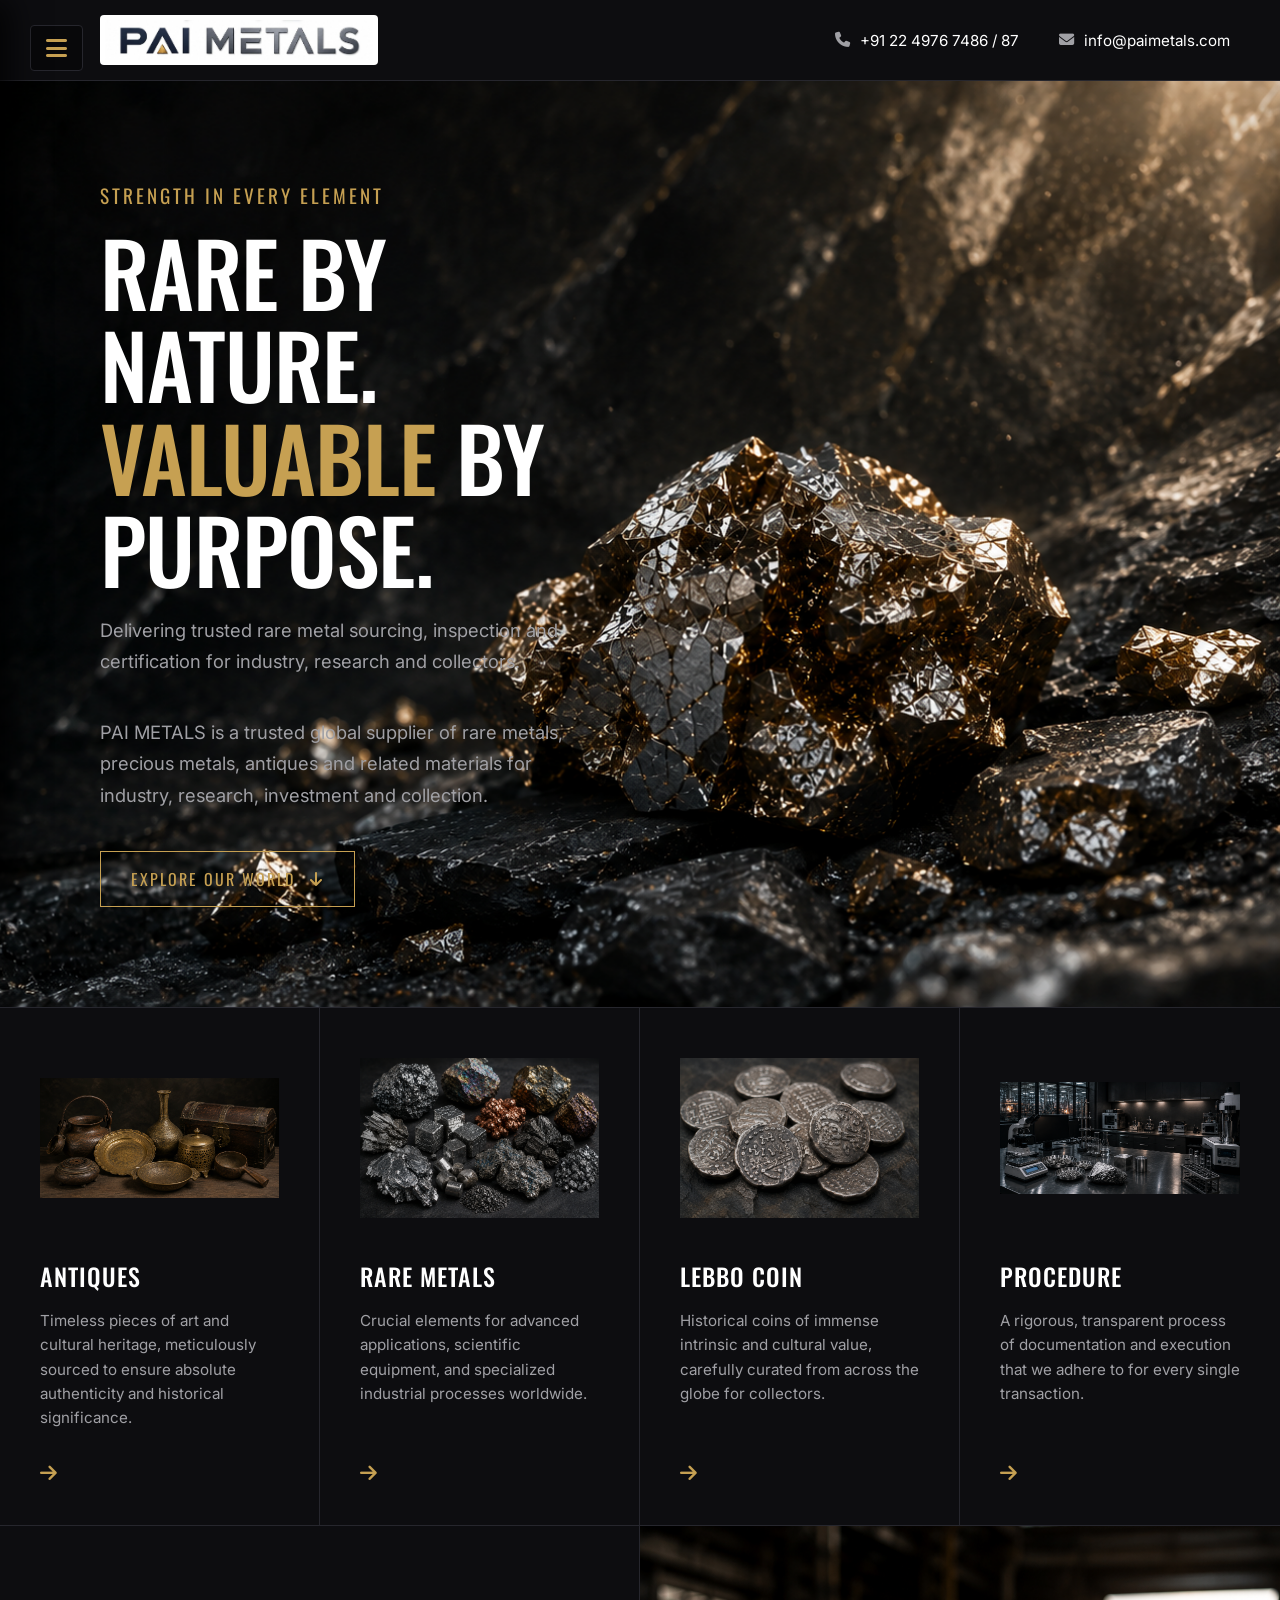
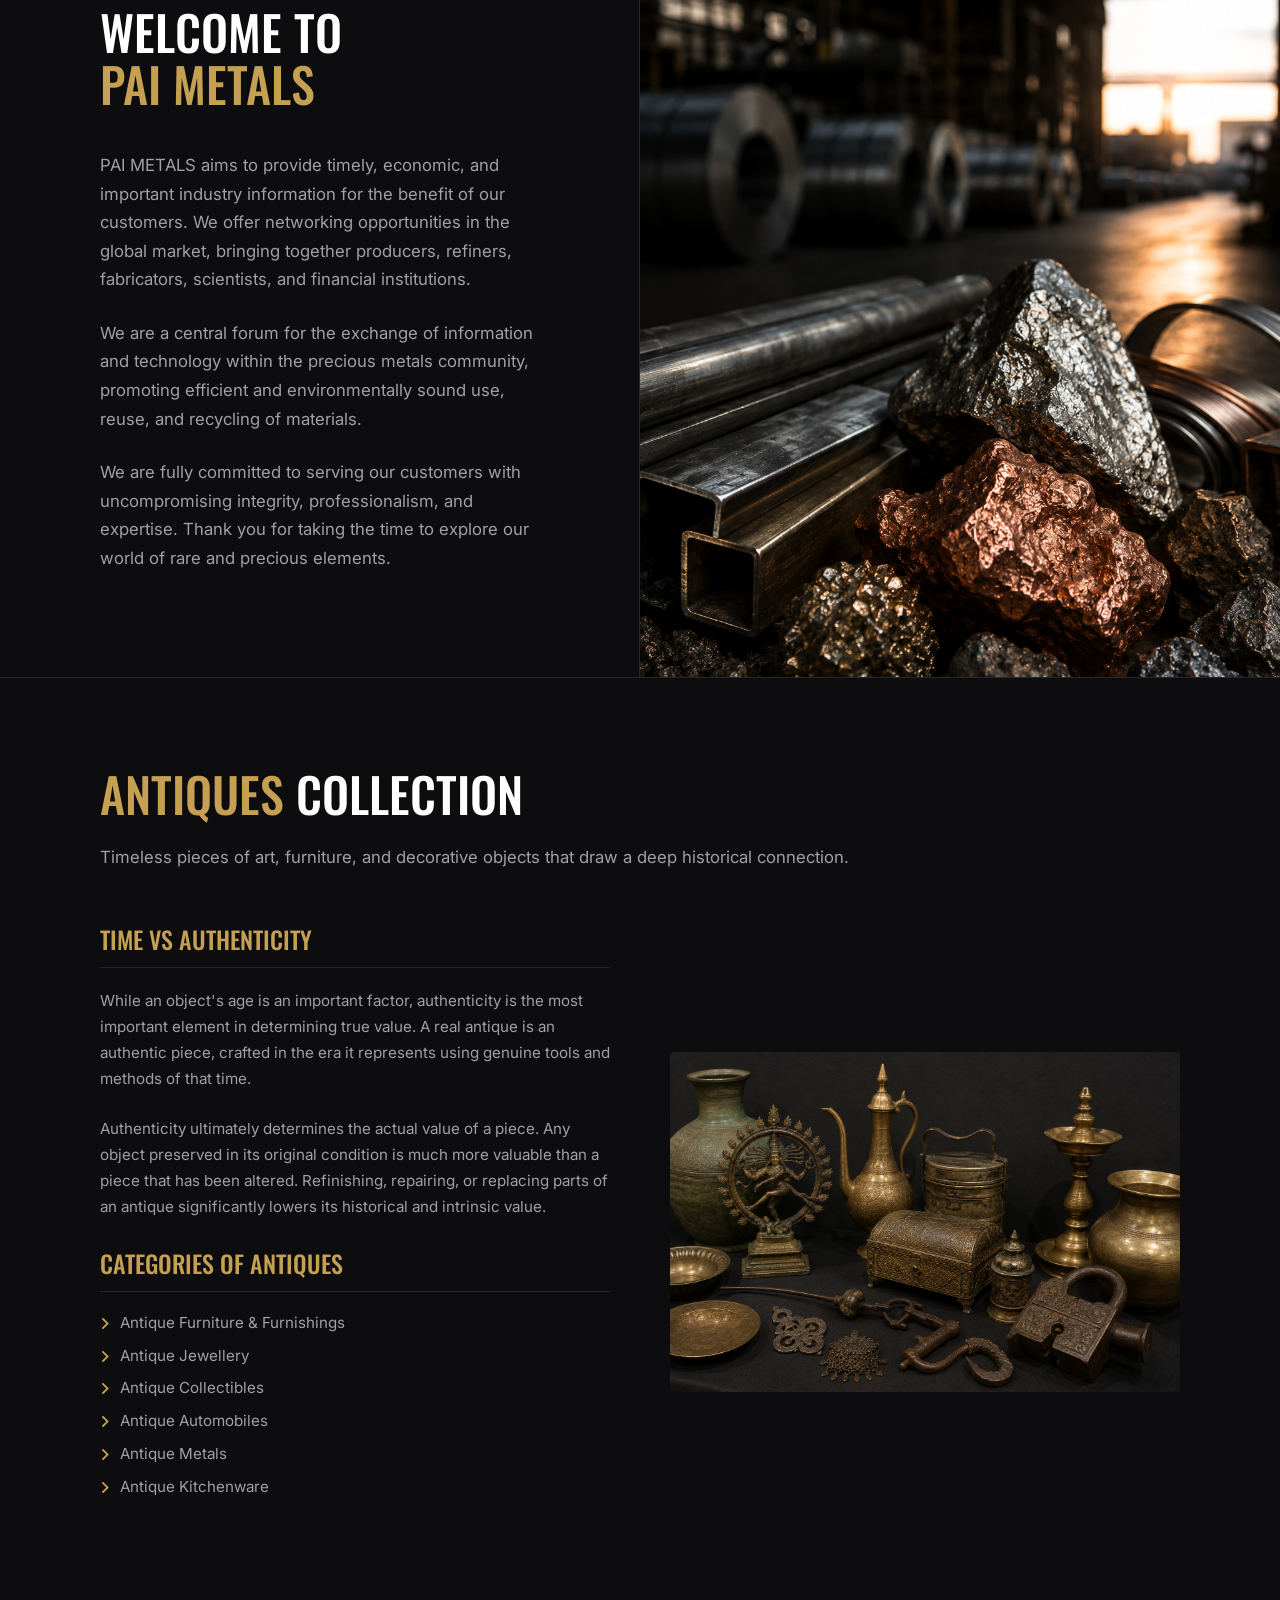
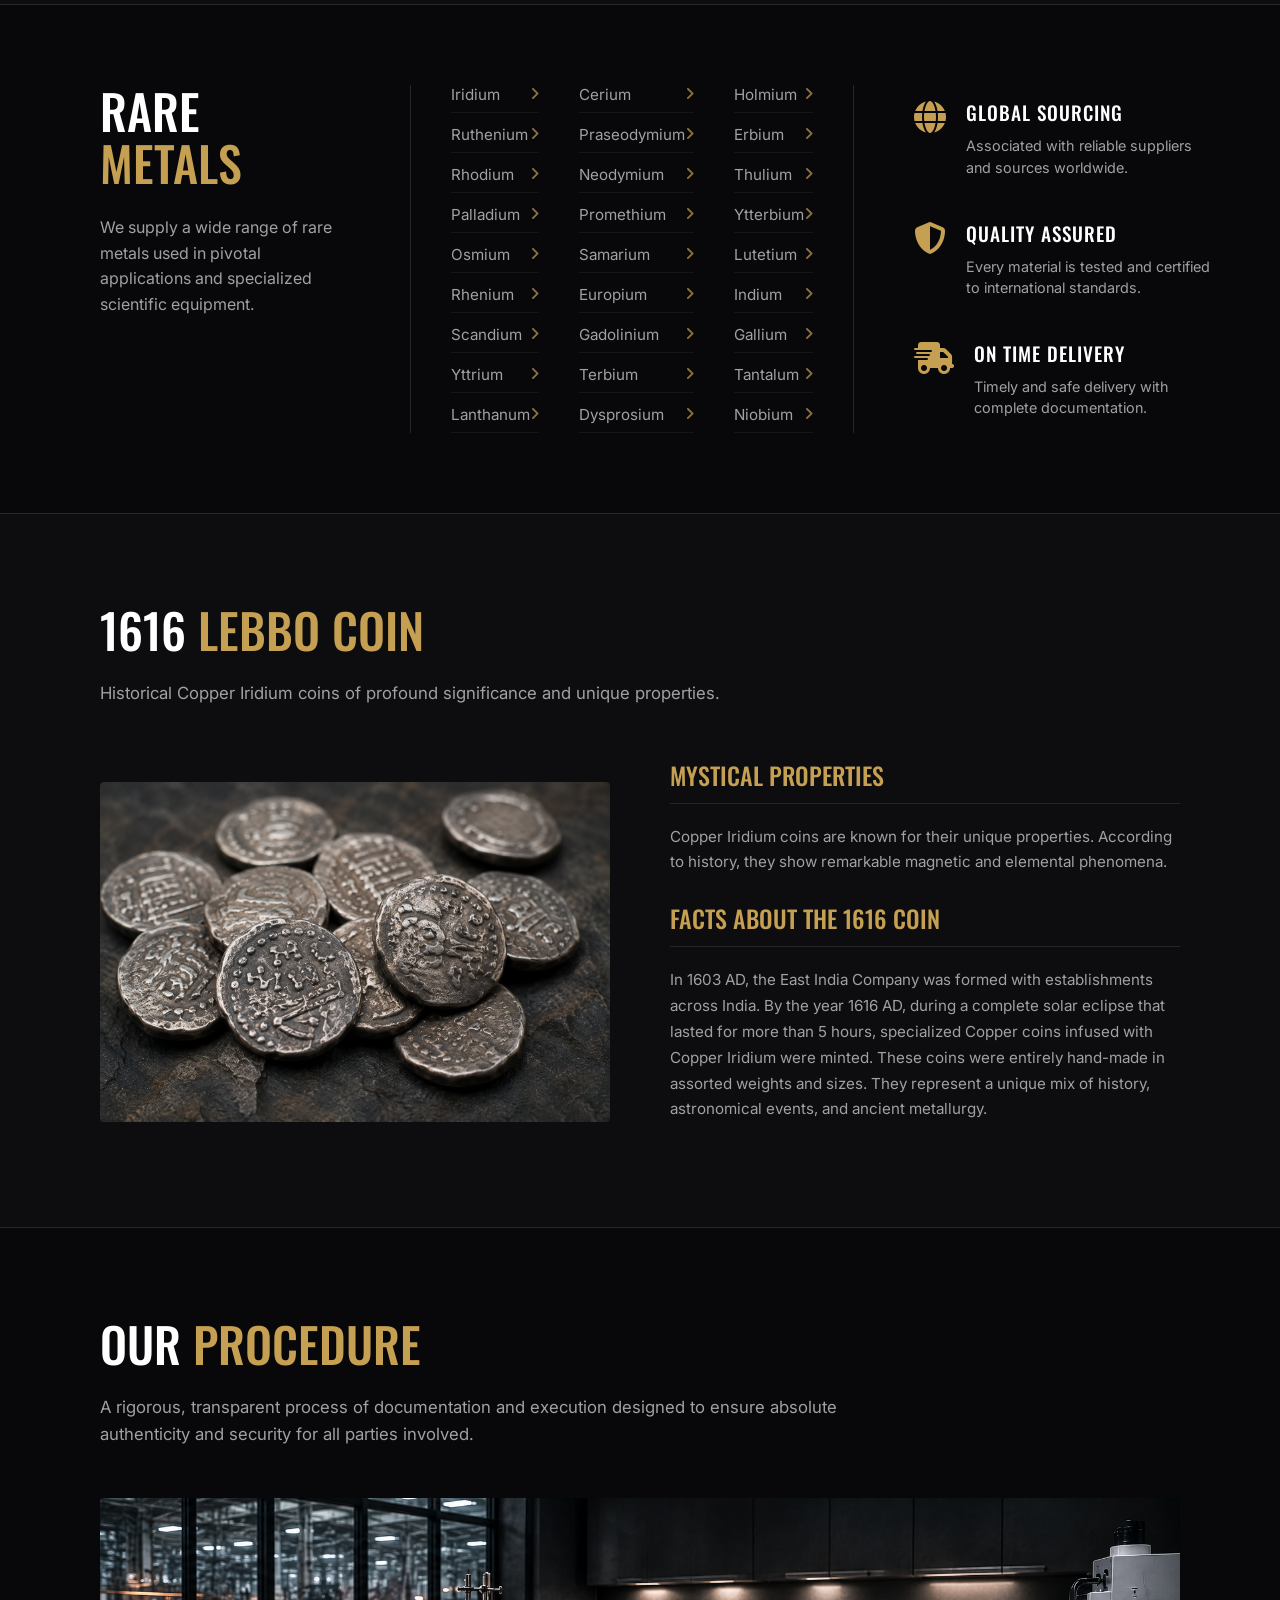
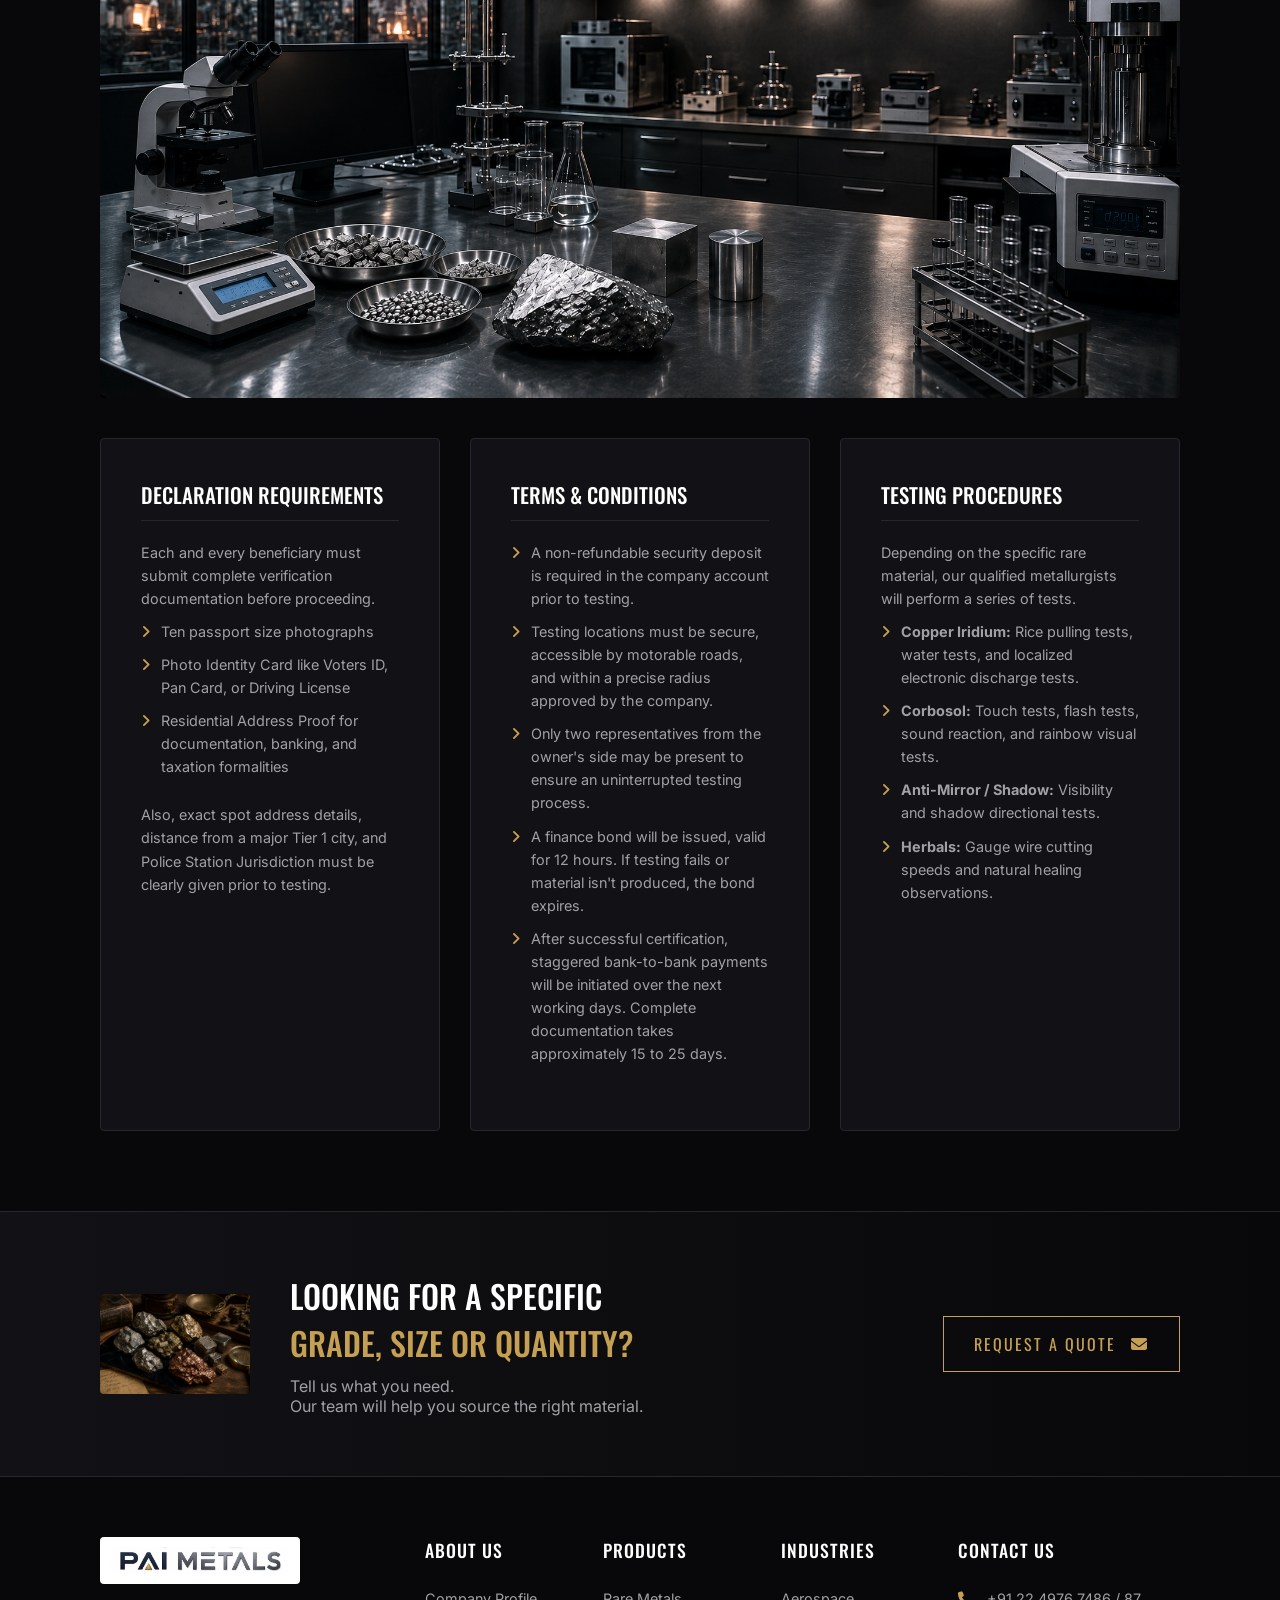
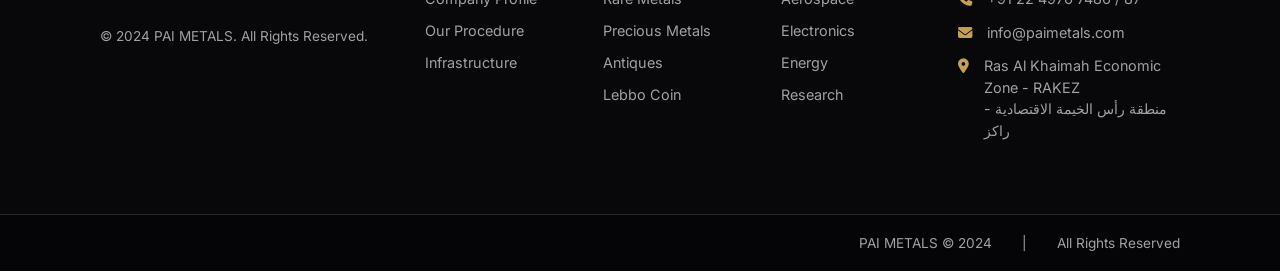
==== index.html @ ab7a045d "Add files via upload" ====
<!DOCTYPE html>
<html lang="en">
<head>
    <meta charset="UTF-8">
    <meta name="viewport" content="width=device-width, initial-scale=1.0">
    <title>PAI METALS - Strength in Every Element</title>
    
    <!-- Google Fonts -->
    <link rel="preconnect" href="https://fonts.googleapis.com">
    <link rel="preconnect" href="https://fonts.gstatic.com" crossorigin>
    <link href="https://fonts.googleapis.com/css2?family=Inter:wght@300;400;500&family=Oswald:wght@400;500;600&display=swap" rel="stylesheet">
    
    <!-- Font Awesome -->
    <link rel="stylesheet" href="https://cdnjs.cloudflare.com/ajax/libs/font-awesome/6.4.0/css/all.min.css">

    <style>
        :root {
            --primary-bg: #0d0d10;
            --sidebar-bg: #08080a;
            --card-bg: #121216;
            --text-primary: #ffffff;
            --text-secondary: #a0a0a5;
            --accent-gold: #c6a052;
            --accent-hover: #e0b865;
            --border-color: #26262d;
        }

        * {
            margin: 0;
            padding: 0;
            box-sizing: border-box;
        }

        html {
            scroll-behavior: smooth;
        }

        body {
            font-family: 'Inter', sans-serif;
            background-color: var(--primary-bg);
            color: var(--text-primary);
            display: flex;
            min-height: 100vh;
        }

        h1, h2, h3, h4, h5, h6 {
            font-family: 'Oswald', sans-serif;
            font-weight: 500;
            text-transform: uppercase;
        }

        a {
            text-decoration: none;
            color: inherit;
        }

        /* Hamburger Menu Icon */
        .hamburger-menu {
            position: fixed;
            top: 25px;
            left: 30px;
            z-index: 1000;
            cursor: pointer;
            background: var(--sidebar-bg);
            border: 1px solid var(--border-color);
            padding: 10px 15px;
            border-radius: 4px;
            display: flex;
            transition: background 0.3s;
        }
        
        .hamburger-menu:hover {
            background: var(--card-bg);
        }

        .hamburger-menu i {
            font-size: 1.5rem;
            color: var(--accent-gold);
        }

        /* Sidebar Overlay */
        .overlay {
            position: fixed;
            top: 0;
            left: 0;
            width: 100%;
            height: 100%;
            background: rgba(0,0,0,0.7);
            z-index: 1001;
            opacity: 0;
            visibility: hidden;
            transition: all 0.3s ease;
        }
        
        .overlay.active {
            opacity: 1;
            visibility: visible;
        }

        .sidebar {
            position: fixed;
            top: 0;
            left: -320px;
            width: 320px;
            background-color: var(--sidebar-bg);
            height: 100vh;
            border-right: 1px solid var(--border-color);
            display: flex;
            flex-direction: column;
            z-index: 1002;
            transition: left 0.4s cubic-bezier(0.77, 0, 0.175, 1);
            box-shadow: 10px 0 30px rgba(0,0,0,0.8);
        }
        
        .sidebar.active {
            left: 0;
        }

        .close-btn {
            position: absolute;
            top: 25px;
            right: 25px;
            font-size: 1.5rem;
            cursor: pointer;
            color: var(--text-secondary);
            transition: color 0.3s;
        }

        .close-btn:hover {
            color: var(--accent-gold);
        }

        .sidebar-logo {
            padding: 40px 30px 30px 30px;
            border-bottom: 1px solid var(--border-color);
            display: flex;
            justify-content: center;
            background: #fff;
        }

        .sidebar-logo img {
            max-width: 100%;
            height: auto;
        }

        .nav-menu {
            flex-grow: 1;
            overflow-y: auto;
        }

        .nav-menu ul {
            list-style: none;
        }

        .nav-menu li {
            border-bottom: 1px solid var(--border-color);
        }

        .nav-menu a {
            display: flex;
            justify-content: space-between;
            align-items: center;
            padding: 20px 30px;
            color: var(--text-primary);
            font-family: 'Oswald', sans-serif;
            font-size: 1.1rem;
            letter-spacing: 1px;
            transition: color 0.3s;
        }

        .nav-menu a:hover, .nav-menu a.active {
            color: var(--accent-gold);
        }

        .nav-menu a i {
            font-size: 0.8rem;
            color: var(--text-secondary);
        }

        .sidebar-footer {
            padding: 30px;
            font-size: 0.9rem;
            color: var(--text-secondary);
            border-top: 1px solid var(--border-color);
        }

        .contact-item {
            margin-bottom: 15px;
            display: flex;
            align-items: center;
            gap: 15px;
        }
        
        .contact-item i {
            color: var(--text-primary);
        }

        .social-icons {
            display: flex;
            gap: 15px;
            margin-top: 25px;
        }

        .social-icons a {
            color: var(--text-secondary);
            font-size: 1.2rem;
            transition: color 0.3s;
        }

        .social-icons a:hover {
            color: var(--accent-gold);
        }

        /* Main Content */
        .main-content {
            flex-grow: 1;
            display: flex;
            flex-direction: column;
            overflow-x: hidden;
            width: 100%;
        }

        /* Top Header */
        .top-header {
            display: flex;
            justify-content: space-between;
            align-items: center;
            padding: 15px 50px;
            padding-left: 100px; /* Offset for hamburger */
            border-bottom: 1px solid var(--border-color);
            background-color: var(--primary-bg);
        }
        
        .header-logo {
            display: flex;
            align-items: center;
        }
        
        .header-logo img {
            height: 50px;
            background: white;
            padding: 5px;
            border-radius: 4px;
            object-fit: contain;
        }

        .header-contact {
            display: flex;
            align-items: center;
            gap: 40px;
            font-size: 0.95rem;
        }
        
        .header-contact div {
            display: flex;
            align-items: center;
            gap: 10px;
        }
        
        .header-contact i {
            color: var(--text-secondary);
        }

        /* Hero Section */
        .hero-section {
            display: flex;
            padding: 100px 60px;
            position: relative;
            min-height: 600px;
            align-items: center;
            border-bottom: 1px solid var(--border-color);
            background-image: url('hero.png');
            background-size: cover;
            background-repeat: no-repeat;
            background-position: center right;
        }

        .hero-content {
            flex: 1;
            z-index: 2;
            max-width: 600px;
            padding-left: 40px; /* offset for hamburger alignment */
        }
        
        .hero-tagline {
            display: inline-block;
            font-size: 1.2rem;
            color: var(--accent-gold);
            margin-bottom: 15px;
            letter-spacing: 3px;
            font-family: 'Oswald', sans-serif;
            text-transform: uppercase;
        }

        .hero-subtitle {
            font-size: 1.05rem;
            color: var(--text-secondary);
            margin-top: 10px;
            max-width: 520px;
            line-height: 1.7;
        }

        .hero-content h1 {
            font-size: 5.5rem;
            line-height: 1.05;
            margin-bottom: 20px;
            letter-spacing: -1px;
        }

        .hero-content h1 span {
            color: var(--accent-gold);
        }

        .hero-content p {
            color: var(--text-secondary);
            line-height: 1.7;
            margin-bottom: 40px;
            font-size: 1.15rem;
            max-width: 500px;
        }

        .btn {
            display: inline-flex;
            align-items: center;
            gap: 15px;
            padding: 15px 30px;
            border: 1px solid var(--accent-gold);
            color: var(--accent-gold);
            font-family: 'Oswald', sans-serif;
            font-size: 1rem;
            letter-spacing: 2px;
            transition: all 0.3s ease;
            cursor: pointer;
        }

        .btn:hover {
            background-color: var(--accent-gold);
            color: var(--primary-bg);
        }

        .hero-image {
            position: absolute;
            right: 0;
            top: 0;
            height: 100%;
            width: 50%;
            z-index: 1;
            display: flex;
            align-items: center;
            justify-content: flex-end;
            padding-right: 50px;
        }

        .hero-image img {
            max-width: 100%;
            max-height: 80%;
            object-fit: contain;
            opacity: 0.9;
        }

        /* Cards Section */
        .cards-section {
            display: grid;
            grid-template-columns: repeat(4, 1fr);
            border-bottom: 1px solid var(--border-color);
        }

        .card {
            padding: 40px;
            border-right: 1px solid var(--border-color);
            transition: background 0.3s;
            display: flex;
            flex-direction: column;
        }

        .card:last-child {
            border-right: none;
        }

        .card:hover {
            background-color: var(--card-bg);
        }

        .card-img-wrapper {
            width: 100%;
            height: 180px;
            margin-bottom: 30px;
            display: flex;
            align-items: center;
            justify-content: flex-start;
        }

        .card-img-wrapper img {
            max-width: 100%;
            max-height: 100%;
            object-fit: contain;
            opacity: 0.9;
            transition: opacity 0.3s;
        }
        
        .card:hover .card-img-wrapper img {
            opacity: 1;
        }

        .card h3 {
            font-size: 1.5rem;
            margin-bottom: 15px;
            letter-spacing: 1px;
        }

        .card p {
            font-size: 0.95rem;
            color: var(--text-secondary);
            line-height: 1.6;
            margin-bottom: 30px;
            flex-grow: 1;
        }

        .card .arrow {
            color: var(--accent-gold);
            font-size: 1.2rem;
        }

        /* Generic Section Styles */
        .content-section {
            padding: 80px 100px;
            border-bottom: 1px solid var(--border-color);
        }
        
        .content-section.alt-bg {
            background: var(--sidebar-bg);
        }
        
        .section-header {
            margin-bottom: 50px;
            max-width: 800px;
        }
        
        .section-header h2 {
            font-size: 3rem;
            margin-bottom: 15px;
        }
        
        .section-header h2 span {
            color: var(--accent-gold);
        }
        
        .section-header p {
            color: var(--text-secondary);
            font-size: 1.05rem;
            line-height: 1.6;
        }

        .two-col-layout {
            display: flex;
            gap: 60px;
            align-items: center;
        }
        
        .two-col-layout.reverse {
            flex-direction: row-reverse;
        }
        
        .two-col-layout .text-col {
            flex: 1;
        }
        
        .two-col-layout .img-col {
            flex: 1;
            display: flex;
            flex-direction: column;
            gap: 20px;
            align-items: center;
            justify-content: center;
        }
        
        .two-col-layout .img-col img {
            max-width: 100%;
            max-height: 400px;
            object-fit: contain;
            border-radius: 4px;
        }
        
        .text-col h3 {
            font-size: 1.5rem;
            margin-bottom: 20px;
            color: var(--accent-gold);
            border-bottom: 1px solid rgba(255,255,255,0.1);
            padding-bottom: 10px;
        }
        
        .text-col p {
            color: var(--text-secondary);
            line-height: 1.7;
            margin-bottom: 25px;
            font-size: 0.95rem;
        }

        .styled-list {
            list-style: none;
            margin-bottom: 25px;
        }
        
        .styled-list li {
            position: relative;
            padding-left: 20px;
            margin-bottom: 10px;
            color: var(--text-secondary);
            font-size: 0.95rem;
            line-height: 1.5;
        }
        
        .styled-list li::before {
            content: '\f105';
            font-family: 'Font Awesome 6 Free';
            font-weight: 900;
            position: absolute;
            left: 0;
            color: var(--accent-gold);
        }

        /* Rare Metals Section Details */
        .rare-metals-layout {
            display: flex;
            gap: 60px;
        }

        .rare-metals-header {
            width: 250px;
            flex-shrink: 0;
        }

        .rare-metals-header h2 {
            font-size: 3rem;
            line-height: 1.1;
            margin-bottom: 25px;
        }
        
        .rare-metals-header h2 span {
            color: var(--accent-gold);
            display: block;
        }

        .rare-metals-header p {
            color: var(--text-secondary);
            font-size: 1rem;
            line-height: 1.6;
            margin-bottom: 40px;
        }

        .rare-metals-list-wrapper {
            flex-grow: 1;
            display: grid;
            grid-template-columns: repeat(3, 1fr);
            column-gap: 40px;
            row-gap: 15px;
            padding: 0 40px;
            border-right: 1px solid var(--border-color);
            border-left: 1px solid var(--border-color);
        }

        .rare-metals-list-wrapper ul {
            display: flex;
            flex-direction: column;
            gap: 12px;
        }

        .rare-metals-list-wrapper li {
            list-style: none;
        }
        
        .rare-metals-list-wrapper li a {
            color: var(--text-secondary);
            font-size: 0.95rem;
            display: flex;
            justify-content: space-between;
            border-bottom: 1px solid rgba(255,255,255,0.05);
            padding-bottom: 8px;
            cursor: pointer;
            transition: color 0.2s;
            text-decoration: none;
        }
        
        .rare-metals-list-wrapper li a:hover {
            color: var(--accent-gold);
        }

        .rare-metals-list-wrapper li a:after {
            content: '\f105';
            font-family: 'Font Awesome 6 Free';
            font-weight: 900;
            color: var(--accent-gold);
            opacity: 0.7;
        }

        .features-list {
            width: 300px;
            flex-shrink: 0;
            display: flex;
            flex-direction: column;
            justify-content: center;
            gap: 40px;
        }
        
        .feature-item {
            display: flex;
            gap: 20px;
        }
        
        .feature-icon {
            color: var(--accent-gold);
            font-size: 2rem;
            flex-shrink: 0;
        }

        .feature-item h4 {
            color: var(--text-primary);
            margin-bottom: 8px;
            font-size: 1.2rem;
            letter-spacing: 1px;
        }

        .feature-item p {
            color: var(--text-secondary);
            font-size: 0.9rem;
            line-height: 1.5;
        }

        /* Welcome Section */
        .welcome-section {
            display: grid;
            grid-template-columns: 1fr 1fr;
            border-bottom: 1px solid var(--border-color);
        }

        .welcome-text {
            padding: 80px 100px;
            border-right: 1px solid var(--border-color);
            position: relative;
        }

        .welcome-text h2 {
            font-size: 3rem;
            margin-bottom: 40px;
            line-height: 1.1;
        }

        .welcome-text h2 span {
            color: var(--accent-gold);
            display: block;
        }

        .welcome-text p {
            color: var(--text-secondary);
            font-size: 1.05rem;
            margin-bottom: 25px;
            line-height: 1.7;
        }
        
        .welcome-text .btn {
            margin-top: 20px;
        }

        .welcome-images {
            /* use local lab image as background instead of white box */
            background-image: url('welcome.png');
            background-size: cover;
            background-repeat: no-repeat;
            background-position: center;
            min-height: 420px;
            width: 100%;
        }
        
        /* Procedure Section */
        .procedure-grid {
            display: grid;
            grid-template-columns: repeat(3, 1fr);
            gap: 30px;
        }
        .proc-box {
            background: var(--card-bg);
            padding: 40px;
            border: 1px solid var(--border-color);
            border-radius: 4px;
        }
        .proc-box h3 {
            color: var(--text-primary);
            margin-bottom: 20px;
            font-size: 1.3rem;
            border-bottom: 1px solid var(--border-color);
            padding-bottom: 10px;
        }
        .proc-box p, .proc-box li {
            font-size: 0.9rem;
            color: var(--text-secondary);
            line-height: 1.6;
            margin-bottom: 10px;
        }

        /* CTA Section */
        .cta-section {
            padding: 60px 100px;
            display: flex;
            align-items: center;
            justify-content: space-between;
            border-bottom: 1px solid var(--border-color);
            background: linear-gradient(90deg, rgba(18,18,22,1) 0%, rgba(8,8,10,1) 100%);
        }
        
        .cta-content {
            display: flex;
            align-items: center;
            gap: 40px;
        }
        
        .cta-image {
            width: 150px;
            height: 100px;
            border-radius: 4px;
            overflow: hidden;
            display: flex;
            align-items: center;
            justify-content: center;
        }
        
        .cta-image img {
            width: 100%;
            height: 100%;
            object-fit: cover;
        }
        
        .cta-text h3 {
            font-size: 2rem;
            margin-bottom: 10px;
        }
        
        .cta-text h3 span {
            color: var(--accent-gold);
        }
        
        .cta-text p {
            color: var(--text-secondary);
            font-size: 1rem;
        }

        /* Footer */
        .footer-section {
            padding: 60px 100px;
            display: grid;
            grid-template-columns: 2fr 1fr 1fr 1fr 1.5fr;
            gap: 30px;
            background: var(--sidebar-bg);
        }
        
        .footer-brand p {
            color: var(--text-secondary);
            font-size: 0.85rem;
            margin-top: 40px;
        }

        .footer-col h5 {
            color: var(--text-primary);
            margin-bottom: 25px;
            font-size: 1.1rem;
            letter-spacing: 1px;
        }

        .footer-col ul {
            list-style: none;
        }

        .footer-col li {
            margin-bottom: 12px;
        }
        
        .footer-col a {
            color: var(--text-secondary);
            font-size: 0.9rem;
            transition: color 0.3s;
        }
        
        .footer-col a:hover {
            color: var(--accent-gold);
        }
        
        .footer-contact li {
            display: flex;
            gap: 15px;
            color: var(--text-secondary);
            font-size: 0.9rem;
            line-height: 1.5;
        }
        
        .footer-contact i {
            color: var(--accent-gold);
            margin-top: 4px;
        }
        
        .footer-bottom {
            padding: 20px 100px;
            display: flex;
            justify-content: flex-end;
            gap: 30px;
            background: #050508;
            font-size: 0.85rem;
            color: var(--text-secondary);
            border-top: 1px solid var(--border-color);
        }

        /* Mobile Responsiveness */
        @media (max-width: 1024px) {
            .rare-metals-layout {
                flex-direction: column;
            }
            .rare-metals-header {
                width: 100%;
            }
            .rare-metals-list-wrapper {
                border: none;
                padding: 0;
                margin: 30px 0;
            }
            .features-list {
                width: 100%;
                flex-direction: row;
                flex-wrap: wrap;
            }
            .cards-section {
                grid-template-columns: repeat(2, 1fr);
            }
            .footer-section {
                grid-template-columns: repeat(2, 1fr);
            }
        }
        
        @media (max-width: 768px) {
            .hamburger-menu {
                left: 20px;
                top: 20px;
            }
            .top-header {
                flex-direction: column;
                align-items: flex-start;
                padding: 20px 20px 20px 80px;
                gap: 15px;
            }
            .header-logo img {
                height: 42px;
            }
            .header-contact {
                flex-direction: column;
                align-items: flex-start;
                gap: 10px;
            }
            .hero-section {
                flex-direction: column;
                padding: 100px 30px 60px;
                min-height: auto;
                text-align: left;
            }
            .hero-content {
                padding-left: 0;
                max-width: 100%;
            }
            .hero-content h1 {
                font-size: 3.5rem;
            }
            .hero-image {
                position: static;
                width: 100%;
                height: 350px;
                padding-right: 0;
                justify-content: center;
                margin-top: 40px;
            }
            .cards-section {
                grid-template-columns: 1fr;
            }
            .card {
                border-right: none;
                border-bottom: 1px solid var(--border-color);
            }
            .content-section {
                padding: 60px 30px;
            }
            .welcome-section {
                grid-template-columns: 1fr;
            }
            .welcome-text {
                padding: 60px 30px;
                border-right: none;
                border-bottom: 1px solid var(--border-color);
            }
            .welcome-images {
                padding: 30px;
            }
            .two-col-layout {
                flex-direction: column;
            }
            .two-col-layout.reverse {
                flex-direction: column;
            }
            .procedure-grid {
                grid-template-columns: 1fr;
            }
            .cta-section {
                flex-direction: column;
                padding: 60px 30px;
                text-align: center;
                gap: 30px;
            }
            .cta-content {
                flex-direction: column;
            }
            .footer-section {
                grid-template-columns: 1fr;
                padding: 60px 30px;
            }
            .footer-bottom {
                justify-content: center;
                padding: 20px 30px;
            }
        }
    </style>
</head>
<body>

    <!-- Hamburger Icon -->
    <div class="hamburger-menu" id="hamburger-btn">
        <i class="fa-solid fa-bars"></i>
    </div>

    <!-- Sidebar Overlay -->
    <div class="overlay" id="sidebar-overlay"></div>

    <!-- Off-canvas Sidebar -->
    <aside class="sidebar" id="sidebar-menu">
        <div class="close-btn" id="close-btn"><i class="fa-solid fa-xmark"></i></div>
        <div class="sidebar-logo">
            <a href="#home">
                <img src="paimetals logo.jpeg" alt="PAI METALS ">
            </a>
        </div>
        
        <nav class="nav-menu">
            <ul>
                <li><a href="#home" class="active">HOME <i class="fa-solid fa-chevron-right"></i></a></li>
                <li><a href="#about">ABOUT US <i class="fa-solid fa-chevron-right"></i></a></li>
                <li><a href="#antiques">ANTIQUES <i class="fa-solid fa-chevron-right"></i></a></li>
                <li><a href="#rare-metals">RARE METALS <i class="fa-solid fa-chevron-right"></i></a></li>
                <li><a href="#lebbo-coin">LEBBO COIN <i class="fa-solid fa-chevron-right"></i></a></li>
                <li><a href="#procedure">PROCEDURE <i class="fa-solid fa-chevron-right"></i></a></li>
            </ul>
        </nav>

        <div class="sidebar-footer">
            <div class="contact-item">
                <i class="fa-solid fa-phone"></i> +91 22 4976 7486 / 87
            </div>
            <div class="contact-item">
                <i class="fa-solid fa-envelope"></i> info@paimetals.com
            </div>
            <div class="social-icons">
                <a href="#"><i class="fa-brands fa-linkedin-in"></i></a>
                <a href="#"><i class="fa-brands fa-x-twitter"></i></a>
                <a href="#"><i class="fa-brands fa-youtube"></i></a>
            </div>
        </div>
    </aside>

    <!-- Main Content -->
    <main class="main-content">
        
        <!-- Top Header -->
        <header class="top-header">
            <div class="header-logo">
                <img src="paimetals logo.jpeg" alt="PAI METALS Logo">
            </div>
            <div class="header-contact">
                <div><i class="fa-solid fa-phone"></i> +91 22 4976 7486 / 87</div>
                <div><i class="fa-solid fa-envelope"></i> info@paimetals.com</div>
            </div>
        </header>

        <!-- Hero Section -->
        <section id="home" class="hero-section">
            <div class="hero-content">
                <span class="hero-tagline">STRENGTH IN EVERY ELEMENT</span>
                <h1>RARE BY NATURE.<br><span>VALUABLE</span> BY PURPOSE.</h1>
                <p class="hero-subtitle">Delivering trusted rare metal sourcing, inspection and certification for industry, research and collectors.</p>
                <p>PAI METALS is a trusted global supplier of rare metals, precious metals, antiques and related materials for industry, research, investment and collection.</p>
                <a href="#about" class="btn">EXPLORE OUR WORLD <i class="fa-solid fa-arrow-down"></i></a>
            </div>
            <!-- hero background is now set via CSS using local hero.png -->
        </section>

        <!-- Cards Section -->
        <section class="cards-section">
            <div class="card">
                <div class="card-img-wrapper">
<img src="ANTIQUE2.png" alt="Antiques Detail 1">                </div>
                <h3>ANTIQUES</h3>
                <p>Timeless pieces of art and cultural heritage, meticulously sourced to ensure absolute authenticity and historical significance.</p>
                <a href="#antiques" class="arrow"><i class="fa-solid fa-arrow-right"></i></a>
            </div>
            <div class="card">
                <div class="card-img-wrapper">
                     <img src="raremetals.png" alt="Metals">
                </div>
                <h3>RARE METALS</h3>
                <p>Crucial elements for advanced applications, scientific equipment, and specialized industrial processes worldwide.</p>
                <a href="#rare-metals" class="arrow"><i class="fa-solid fa-arrow-right"></i></a>
            </div>
            <div class="card">
                <div class="card-img-wrapper">
                                        <img src="lebo.png" alt="Lebo Coin">
                </div>
                <h3>LEBBO COIN</h3>
                <p>Historical coins of immense intrinsic and cultural value, carefully curated from across the globe for collectors.</p>
                <a href="#lebbo-coin" class="arrow"><i class="fa-solid fa-arrow-right"></i></a>
            </div>
            <div class="card">
                <div class="card-img-wrapper">
                     <img src="lab.png" alt="Lab Process">
                </div>
                <h3>PROCEDURE</h3>
                <p>A rigorous, transparent process of documentation and execution that we adhere to for every single transaction.</p>
                <a href="#procedure" class="arrow"><i class="fa-solid fa-arrow-right"></i></a>
            </div>
        </section>

        <!-- Welcome Section (About Us) -->
        <section id="about" class="welcome-section">
            <div class="welcome-text">
                <h2>WELCOME TO<br><span>PAI METALS</span></h2>
                <p>PAI METALS aims to provide timely, economic, and important industry information for the benefit of our customers. We offer networking opportunities in the global market, bringing together producers, refiners, fabricators, scientists, and financial institutions.</p>
                <p>We are a central forum for the exchange of information and technology within the precious metals community, promoting efficient and environmentally sound use, reuse, and recycling of materials.</p>
                <p>We are fully committed to serving our customers with uncompromising integrity, professionalism, and expertise. Thank you for taking the time to explore our world of rare and precious elements.</p>
            </div>
            
            <div class="welcome-images" aria-hidden="true"></div>
        </section>

        <!-- Antiques Section -->
        <section id="antiques" class="content-section">
            <div class="section-header">
                <h2><span>ANTIQUES</span> COLLECTION</h2>
                <p>Timeless pieces of art, furniture, and decorative objects that draw a deep historical connection.</p>
            </div>
            <div class="two-col-layout">
                <div class="text-col">
                    <h3>Time Vs Authenticity</h3>
                    <p>While an object's age is an important factor, authenticity is the most important element in determining true value. A real antique is an authentic piece, crafted in the era it represents using genuine tools and methods of that time.</p>
                    <p>Authenticity ultimately determines the actual value of a piece. Any object preserved in its original condition is much more valuable than a piece that has been altered. Refinishing, repairing, or replacing parts of an antique significantly lowers its historical and intrinsic value.</p>
                    
                    <h3>Categories of Antiques</h3>
                    <ul class="styled-list">
                        <li>Antique Furniture & Furnishings</li>
                        <li>Antique Jewellery</li>
                        <li>Antique Collectibles</li>
                        <li>Antique Automobiles</li>
                        <li>Antique Metals</li>
                        <li>Antique Kitchenware</li>
                    </ul>
                </div>
                <!-- Adding 2 small relevant images as requested -->
                <div class="img-col">
                    <img src="ANTIQUE.png" alt="Antiques Detail 1">
                </div>
            </div>
        </section>

        <!-- Rare Metals Section -->
        <section id="rare-metals" class="content-section alt-bg">
            <div class="rare-metals-layout">
                <div class="rare-metals-header">
                    <h2>RARE<br><span>METALS</span></h2>
                    <p>We supply a wide range of rare metals used in pivotal applications and specialized scientific equipment.</p>
                </div>
                
                <div class="rare-metals-list-wrapper">
                    <ul>
                        <li><a href="http://en.wikipedia.org/wiki/Iridium" target="_blank">Iridium</a></li>
                        <li><a href="http://en.wikipedia.org/wiki/Ruthenium" target="_blank">Ruthenium</a></li>
                        <li><a href="http://en.wikipedia.org/wiki/Rhodium" target="_blank">Rhodium</a></li>
                        <li><a href="http://en.wikipedia.org/wiki/Palladium" target="_blank">Palladium</a></li>
                        <li><a href="http://en.wikipedia.org/wiki/Osmium" target="_blank">Osmium</a></li>
                        <li><a href="http://en.wikipedia.org/wiki/Rhenium" target="_blank">Rhenium</a></li>
                        <li><a href="http://en.wikipedia.org/wiki/Scandium" target="_blank">Scandium</a></li>
                        <li><a href="http://en.wikipedia.org/wiki/Yttrium" target="_blank">Yttrium</a></li>
                        <li><a href="http://en.wikipedia.org/wiki/Lanthanum" target="_blank">Lanthanum</a></li>
                    </ul>
                    <ul>
                        <li><a href="http://en.wikipedia.org/wiki/Cerium" target="_blank">Cerium</a></li>
                        <li><a href="http://en.wikipedia.org/wiki/Praseodymium" target="_blank">Praseodymium</a></li>
                        <li><a href="http://en.wikipedia.org/wiki/Neodymium" target="_blank">Neodymium</a></li>
                        <li><a href="http://en.wikipedia.org/wiki/Promethium" target="_blank">Promethium</a></li>
                        <li><a href="http://en.wikipedia.org/wiki/Samarium" target="_blank">Samarium</a></li>
                        <li><a href="http://en.wikipedia.org/wiki/Europium" target="_blank">Europium</a></li>
                        <li><a href="http://en.wikipedia.org/wiki/Gadolinium" target="_blank">Gadolinium</a></li>
                        <li><a href="http://en.wikipedia.org/wiki/Terbium" target="_blank">Terbium</a></li>
                        <li><a href="http://en.wikipedia.org/wiki/Dysprosium" target="_blank">Dysprosium</a></li>
                    </ul>
                    <ul>
                        <li><a href="http://en.wikipedia.org/wiki/Holmium" target="_blank">Holmium</a></li>
                        <li><a href="http://en.wikipedia.org/wiki/Erbium" target="_blank">Erbium</a></li>
                        <li><a href="http://en.wikipedia.org/wiki/Thulium" target="_blank">Thulium</a></li>
                        <li><a href="http://en.wikipedia.org/wiki/Ytterbium" target="_blank">Ytterbium</a></li>
                        <li><a href="http://en.wikipedia.org/wiki/Lutetium" target="_blank">Lutetium</a></li>
                        <li><a href="http://en.wikipedia.org/wiki/Indium" target="_blank">Indium</a></li>
                        <li><a href="http://en.wikipedia.org/wiki/Gallium" target="_blank">Gallium</a></li>
                        <li><a href="http://en.wikipedia.org/wiki/Tantalum" target="_blank">Tantalum</a></li>
                        <li><a href="http://en.wikipedia.org/wiki/Niobium" target="_blank">Niobium</a></li>
                    </ul>
                </div>
    
                <div class="features-list">
                    <div class="feature-item">
                        <div class="feature-icon"><i class="fa-solid fa-globe"></i></div>
                        <div>
                            <h4>GLOBAL SOURCING</h4>
                            <p>Associated with reliable suppliers and sources worldwide.</p>
                        </div>
                    </div>
                    <div class="feature-item">
                        <div class="feature-icon"><i class="fa-solid fa-shield-halved"></i></div>
                        <div>
                            <h4>QUALITY ASSURED</h4>
                            <p>Every material is tested and certified to international standards.</p>
                        </div>
                    </div>
                    <div class="feature-item">
                        <div class="feature-icon"><i class="fa-solid fa-truck-fast"></i></div>
                        <div>
                            <h4>ON TIME DELIVERY</h4>
                            <p>Timely and safe delivery with complete documentation.</p>
                        </div>
                    </div>
                </div>
            </div>
        </section>

        <!-- Lebbo Coin Section -->
        <section id="lebbo-coin" class="content-section">
            <div class="section-header">
                <h2>1616 <span>LEBBO COIN</span></h2>
                <p>Historical Copper Iridium coins of profound significance and unique properties.</p>
            </div>
            <div class="two-col-layout reverse">
                <div class="text-col">
                    <h3>Mystical Properties</h3>
                    <p>Copper Iridium coins are known for their unique properties. According to history, they show remarkable magnetic and elemental phenomena.</p>
                    
                    <h3>Facts about the 1616 Coin</h3>
                    <p>In 1603 AD, the East India Company was formed with establishments across India. By the year 1616 AD, during a complete solar eclipse that lasted for more than 5 hours, specialized Copper coins infused with Copper Iridium were minted. These coins were entirely hand-made in assorted weights and sizes. They represent a unique mix of history, astronomical events, and ancient metallurgy.</p>
                </div>
                <div class="img-col">
                    <img src="lebo.png" alt="Lebbo Coin Details">
                </div>
            </div>
        </section>

        <!-- Procedure Section -->
        <section id="procedure" class="content-section alt-bg">
            <div class="section-header">
                <h2>OUR <span>PROCEDURE</span></h2>
                <p>A rigorous, transparent process of documentation and execution designed to ensure absolute authenticity and security for all parties involved.</p>
            </div>
            
            <div class="two-col-layout" style="margin-bottom: 40px;">
                 <div class="img-col" style="flex: unset; width: 100%;">
                    <img src="lab.png" alt="Lab Process" style="width: 100%; max-height: 500px; object-fit: cover;">
                 </div>
            </div>

            <div class="procedure-grid">
                <div class="proc-box">
                    <h3>Declaration Requirements</h3>
                    <p>Each and every beneficiary must submit complete verification documentation before proceeding.</p>
                    <ul class="styled-list">
                        <li>Ten passport size photographs</li>
                        <li>Photo Identity Card like Voters ID, Pan Card, or Driving License</li>
                        <li>Residential Address Proof for documentation, banking, and taxation formalities</li>
                    </ul>
                    <p>Also, exact spot address details, distance from a major Tier 1 city, and Police Station Jurisdiction must be clearly given prior to testing.</p>
                </div>
                
                <div class="proc-box">
                    <h3>Terms & Conditions</h3>
                    <ul class="styled-list">
                        <li>A non-refundable security deposit is required in the company account prior to testing.</li>
                        <li>Testing locations must be secure, accessible by motorable roads, and within a precise radius approved by the company.</li>
                        <li>Only two representatives from the owner's side may be present to ensure an uninterrupted testing process.</li>
                        <li>A finance bond will be issued, valid for 12 hours. If testing fails or material isn't produced, the bond expires.</li>
                        <li>After successful certification, staggered bank-to-bank payments will be initiated over the next working days. Complete documentation takes approximately 15 to 25 days.</li>
                    </ul>
                </div>
                
                <div class="proc-box">
                    <h3>Testing Procedures</h3>
                    <p>Depending on the specific rare material, our qualified metallurgists will perform a series of tests.</p>
                    <ul class="styled-list">
                        <li><strong>Copper Iridium:</strong> Rice pulling tests, water tests, and localized electronic discharge tests.</li>
                        <li><strong>Corbosol:</strong> Touch tests, flash tests, sound reaction, and rainbow visual tests.</li>
                        <li><strong>Anti-Mirror / Shadow:</strong> Visibility and shadow directional tests.</li>
                        <li><strong>Herbals:</strong> Gauge wire cutting speeds and natural healing observations.</li>
                    </ul>
                </div>
            </div>
        </section>

        <!-- CTA Section -->
        <section class="cta-section">
            <div class="cta-content">
                <div class="cta-image">
                     <img src="raremetals2.png" alt="Metals">
                </div>
                <div class="cta-text">
                    <h3>LOOKING FOR A SPECIFIC<br><span>GRADE, SIZE OR QUANTITY?</span></h3>
                    <p>Tell us what you need.<br>Our team will help you source the right material.</p>
                </div>
            </div>
            <a href="mailto:info@paimetals.com" class="btn">REQUEST A QUOTE <i class="fa-solid fa-envelope"></i></a>
        </section>

        <!-- Footer -->
        <footer class="footer-section">
            <div class="footer-brand">
                <img src="paimetals logo.jpeg" alt="PAI METALS Logo" style="max-width: 200px; background: white; padding: 10px; border-radius: 4px;">
                <p>© 2024 PAI METALS. All Rights Reserved.</p>
            </div>
            
            <div class="footer-col">
                <h5>ABOUT US</h5>
                <ul>
                    <li><a href="#about">Company Profile</a></li>
                    <li><a href="#procedure">Our Procedure</a></li>
                    <li><a href="#">Infrastructure</a></li>
                </ul>
            </div>

            <div class="footer-col">
                <h5>PRODUCTS</h5>
                <ul>
                    <li><a href="#rare-metals">Rare Metals</a></li>
                    <li><a href="#">Precious Metals</a></li>
                    <li><a href="#antiques">Antiques</a></li>
                    <li><a href="#lebbo-coin">Lebbo Coin</a></li>
                </ul>
            </div>

            <div class="footer-col">
                <h5>INDUSTRIES</h5>
                <ul>
                    <li><a href="#">Aerospace</a></li>
                    <li><a href="#">Electronics</a></li>
                    <li><a href="#">Energy</a></li>
                    <li><a href="#">Research</a></li>
                </ul>
            </div>

            <div class="footer-col footer-contact">
                <h5>CONTACT US</h5>
                <ul>
                    <li>
                        <i class="fa-solid fa-phone"></i> 
                        <span>+91 22 4976 7486 / 87</span>
                    </li>
                    <li>
                        <i class="fa-solid fa-envelope"></i> 
                        <span>info@paimetals.com</span>
                    </li>
                    <li>
                        <i class="fa-solid fa-location-dot"></i> 
                        <span>Ras Al Khaimah Economic Zone - RAKEZ<br>منطقة رأس الخيمة الاقتصادية - راكز</span>
                    </li>
                </ul>
            </div>
        </footer>
        
        <div class="footer-bottom">
            <a href="#">PAI METALS © 2024</a>
            <span>|</span>
            <a href="#">All Rights Reserved</a>
        </div>
        
    </main>

    <script>
        // Sidebar Toggle Logic
        const hamburgerBtn = document.getElementById('hamburger-btn');
        const sidebarMenu = document.getElementById('sidebar-menu');
        const closeBtn = document.getElementById('close-btn');
        const sidebarOverlay = document.getElementById('sidebar-overlay');
        const navLinks = document.querySelectorAll('.nav-menu a');

        function toggleMenu() {
            sidebarMenu.classList.toggle('active');
            sidebarOverlay.classList.toggle('active');
        }

        hamburgerBtn.addEventListener('click', toggleMenu);
        closeBtn.addEventListener('click', toggleMenu);
        sidebarOverlay.addEventListener('click', toggleMenu);

        // Close sidebar when clicking a link
        navLinks.forEach(link => {
            link.addEventListener('click', () => {
                sidebarMenu.classList.remove('active');
                sidebarOverlay.classList.remove('active');
            });
        });
    </script>
</body>
</html>
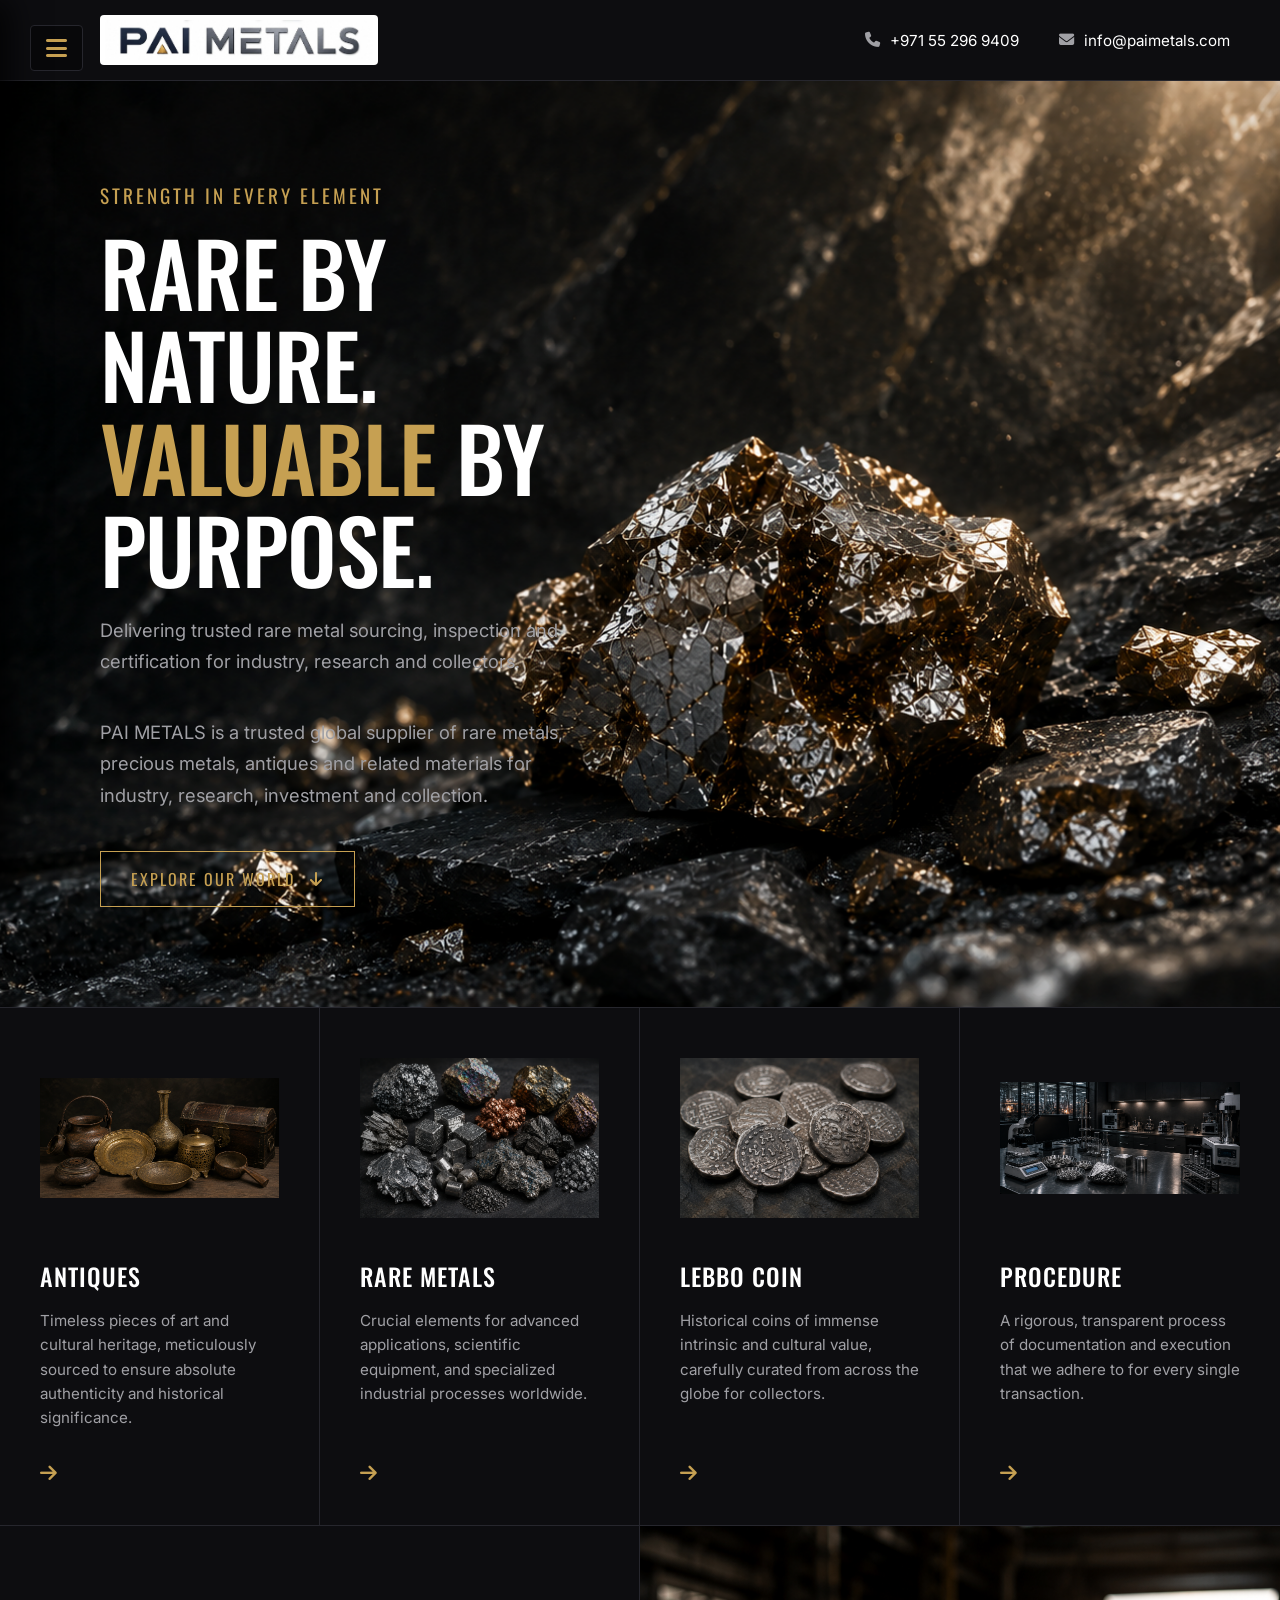
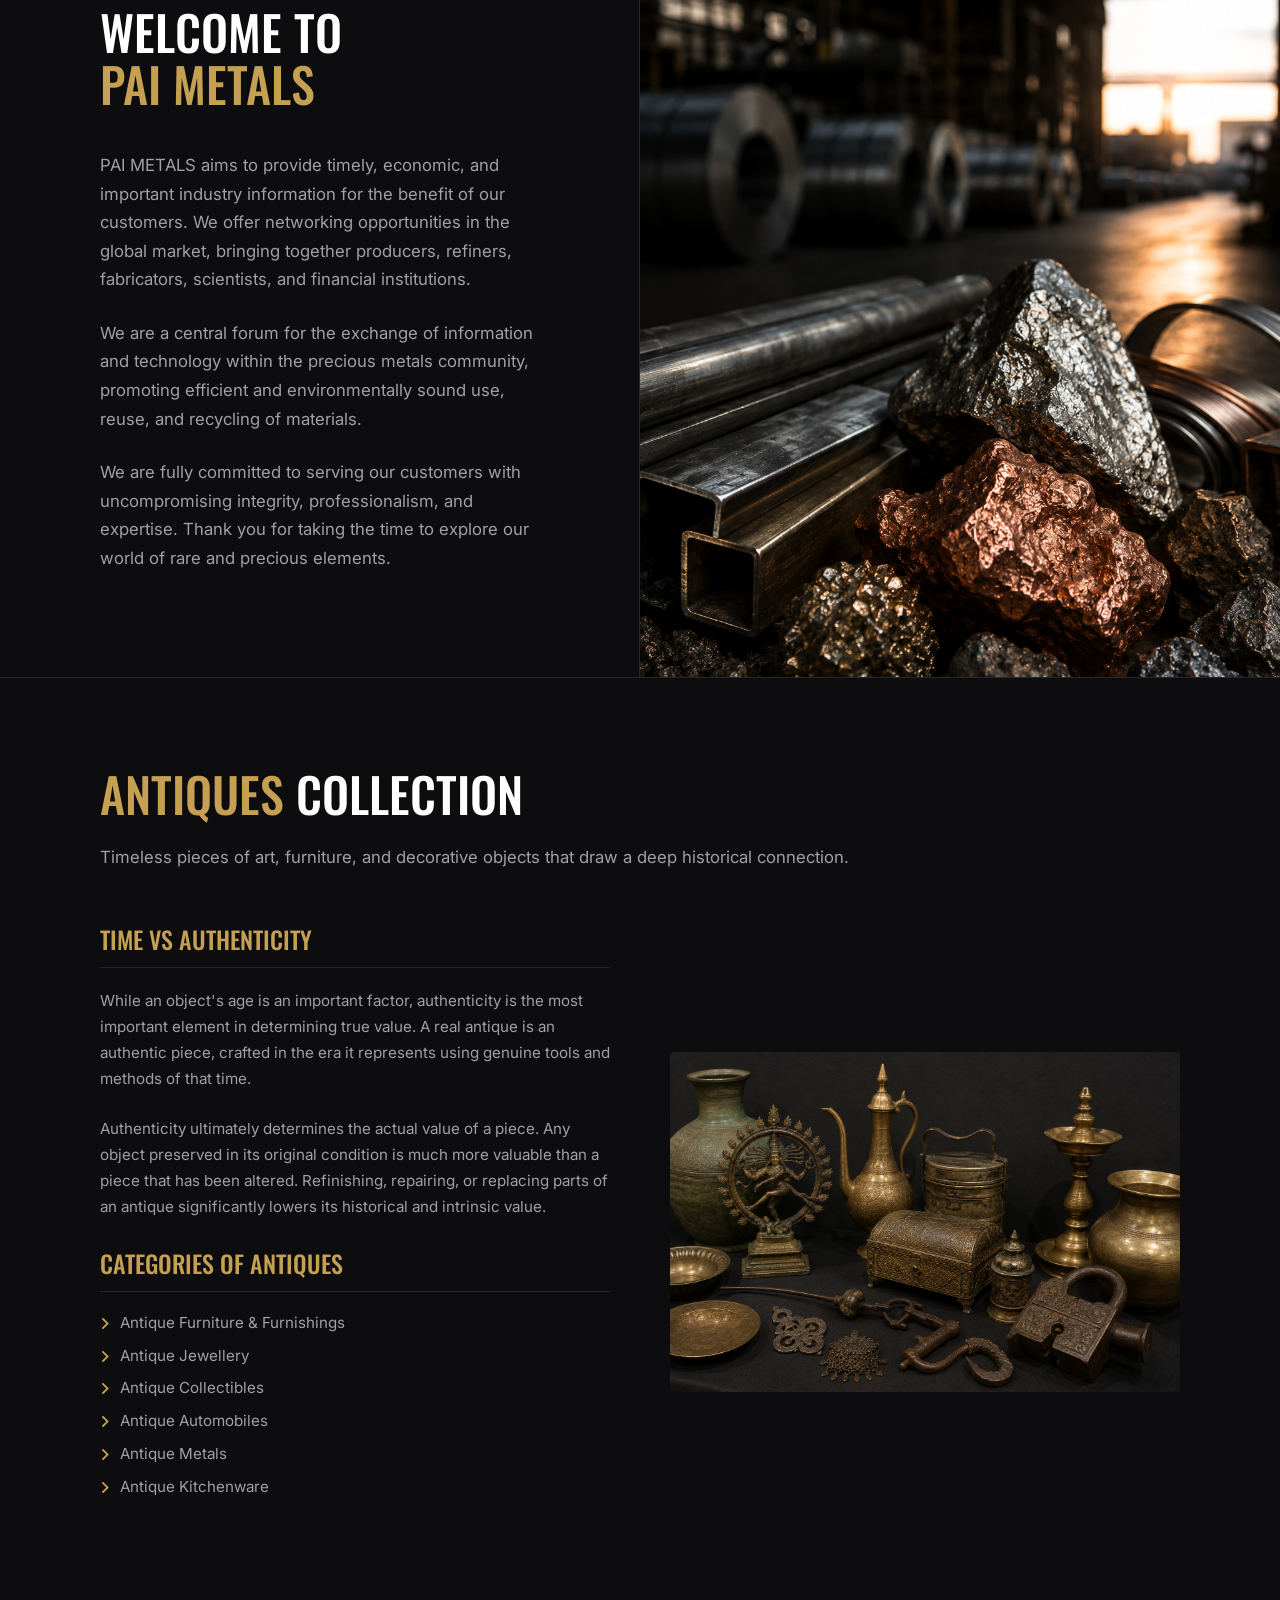
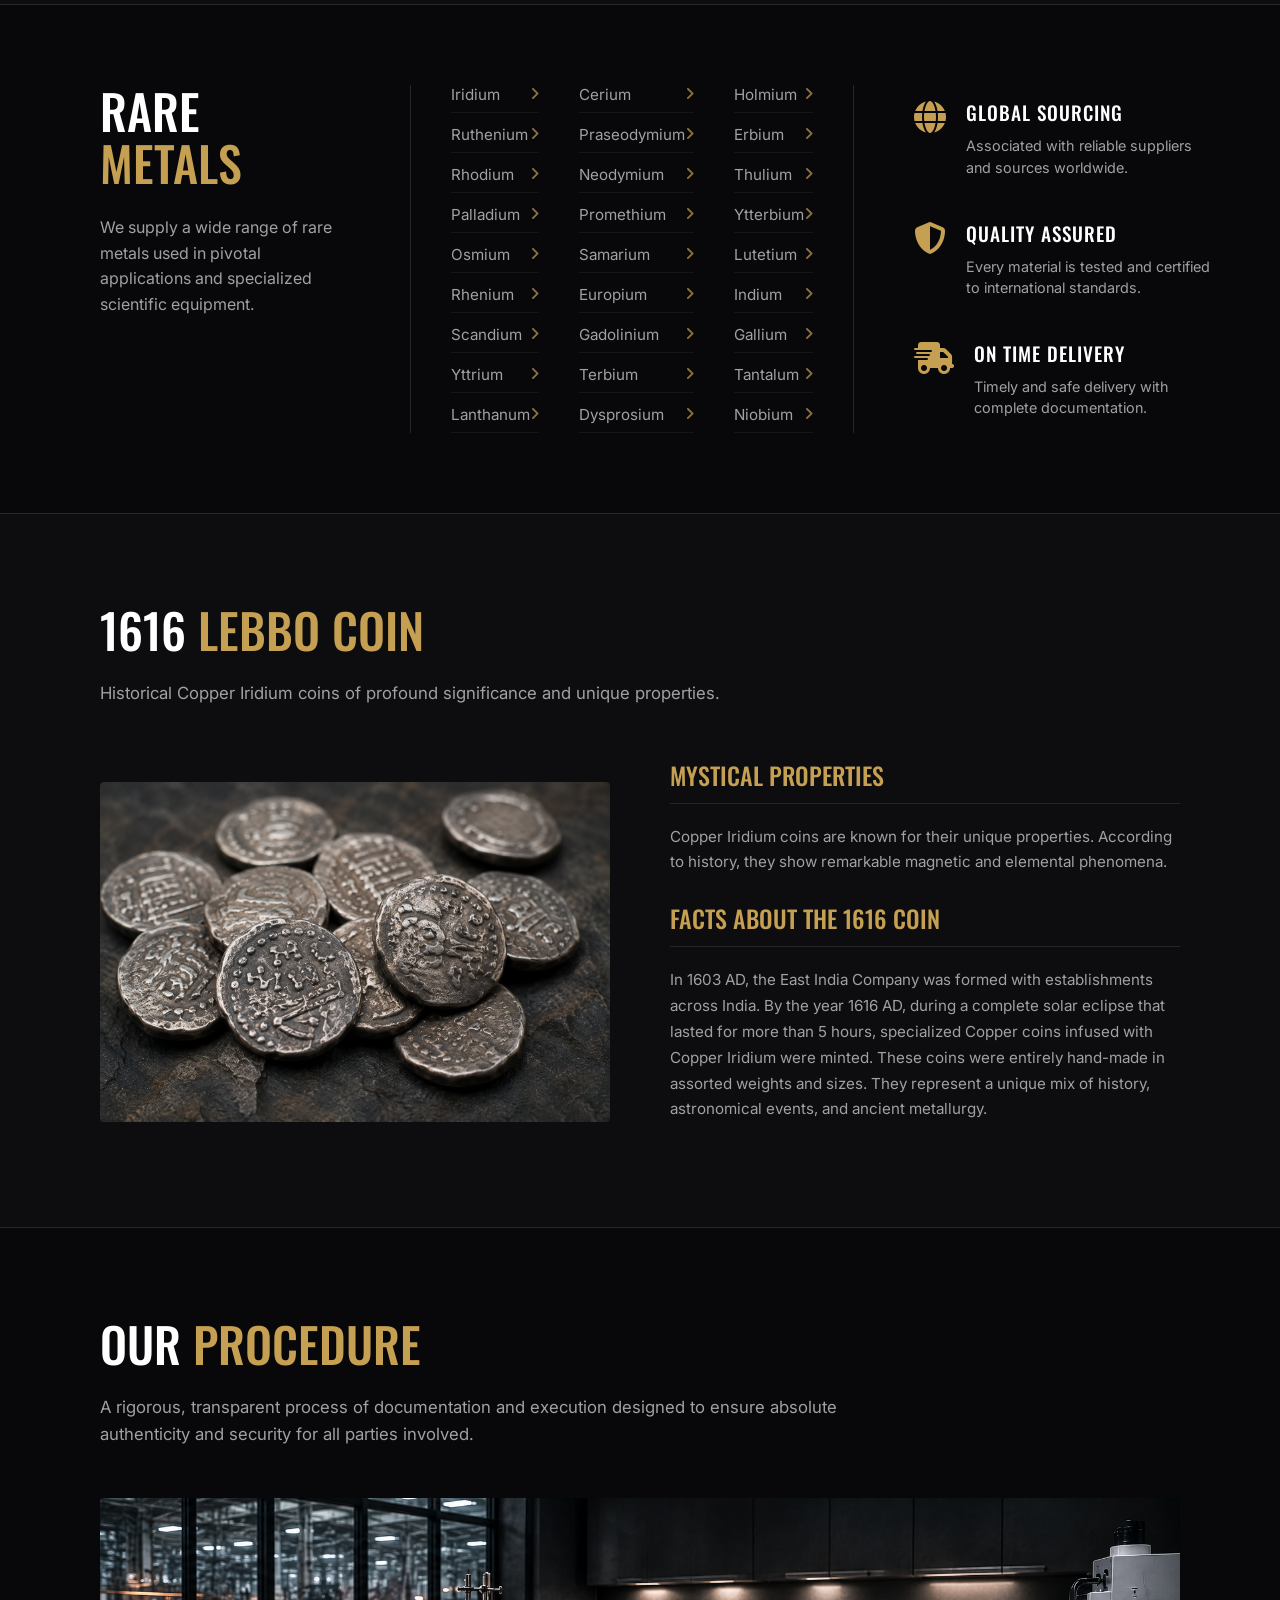
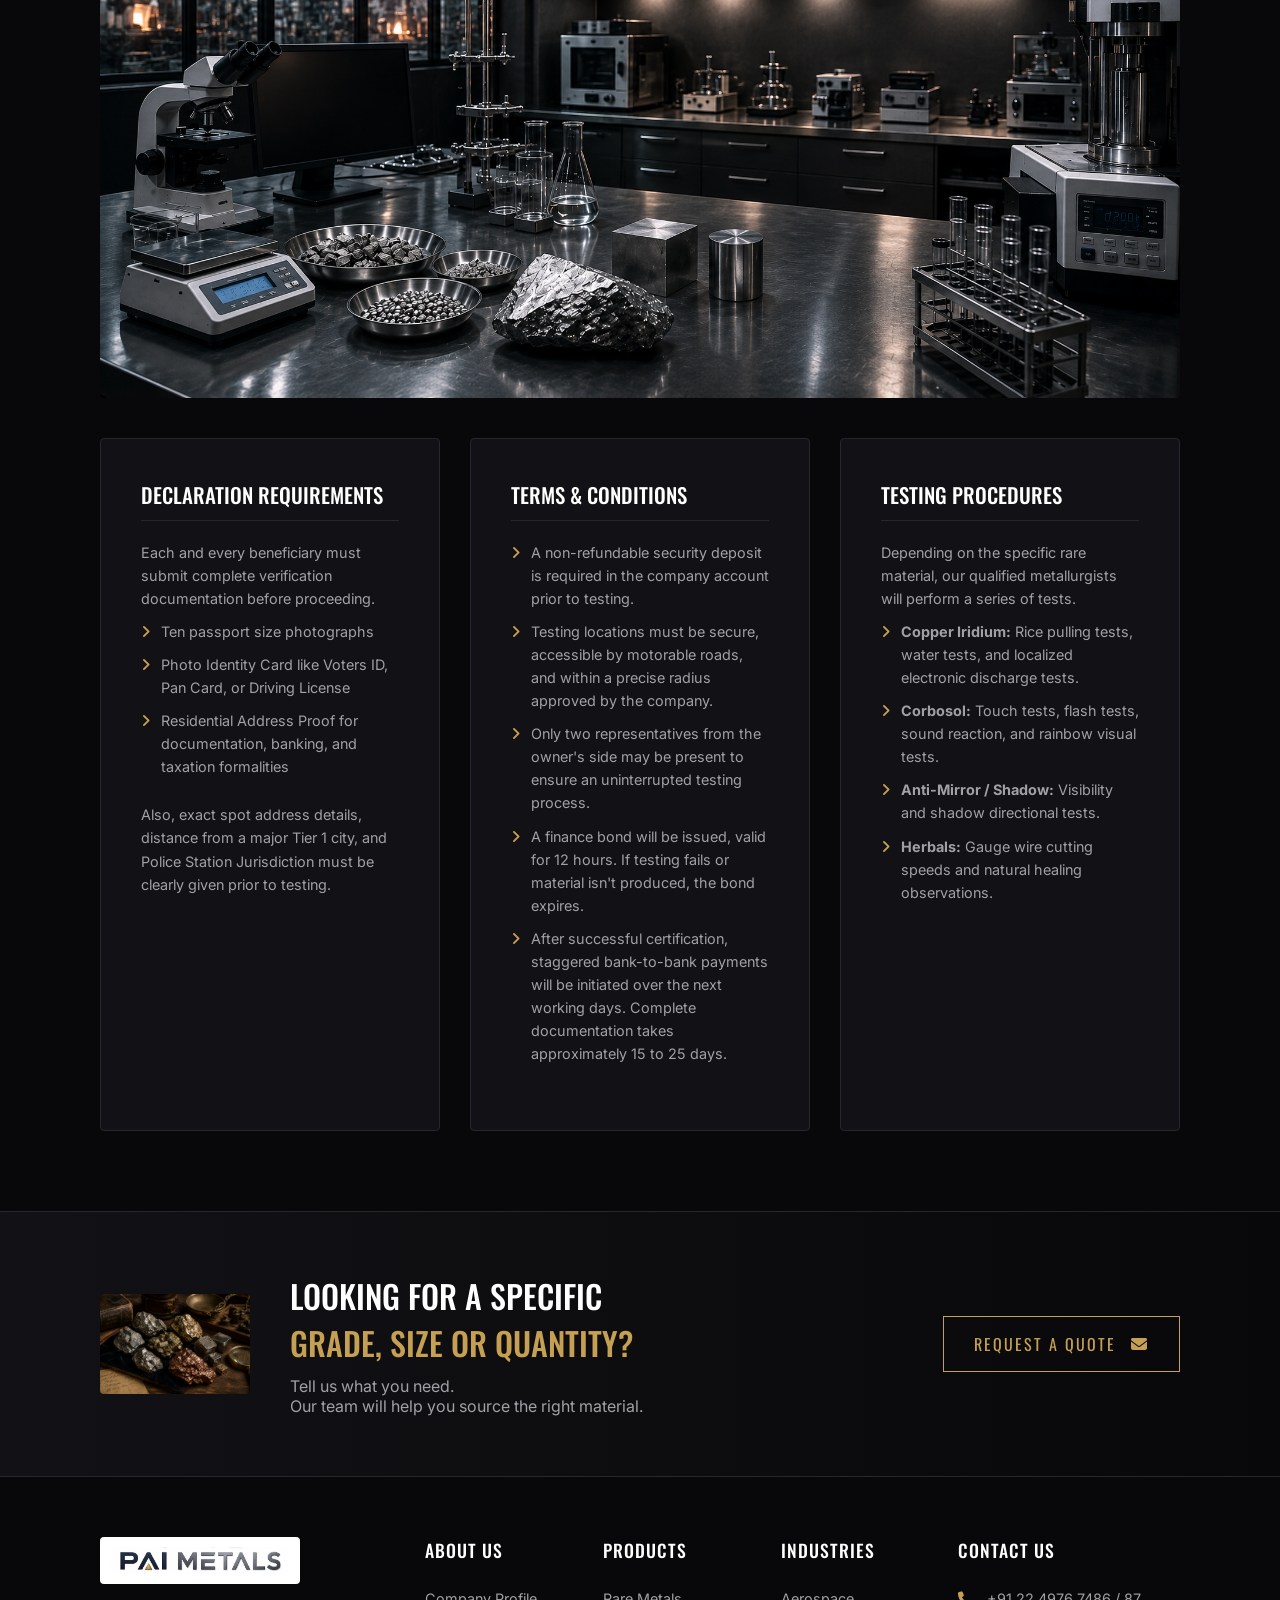
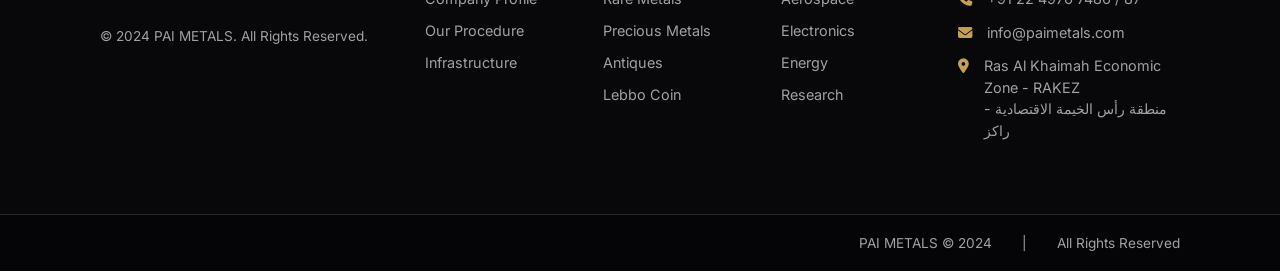
==== commit ea147259: "Update index.html" ====
--- a/index.html
+++ b/index.html
@@ -955,7 +955,7 @@
 
         <div class="sidebar-footer">
             <div class="contact-item">
-                <i class="fa-solid fa-phone"></i> +91 22 4976 7486 / 87
+                <i class="fa-solid fa-phone"></i> +971 55 296 9409
             </div>
             <div class="contact-item">
                 <i class="fa-solid fa-envelope"></i> info@paimetals.com
@@ -977,7 +977,7 @@
                 <img src="paimetals logo.jpeg" alt="PAI METALS Logo">
             </div>
             <div class="header-contact">
-                <div><i class="fa-solid fa-phone"></i> +91 22 4976 7486 / 87</div>
+                <div><i class="fa-solid fa-phone"></i> +971 55 296 9409</div>
                 <div><i class="fa-solid fa-envelope"></i> info@paimetals.com</div>
             </div>
         </header>
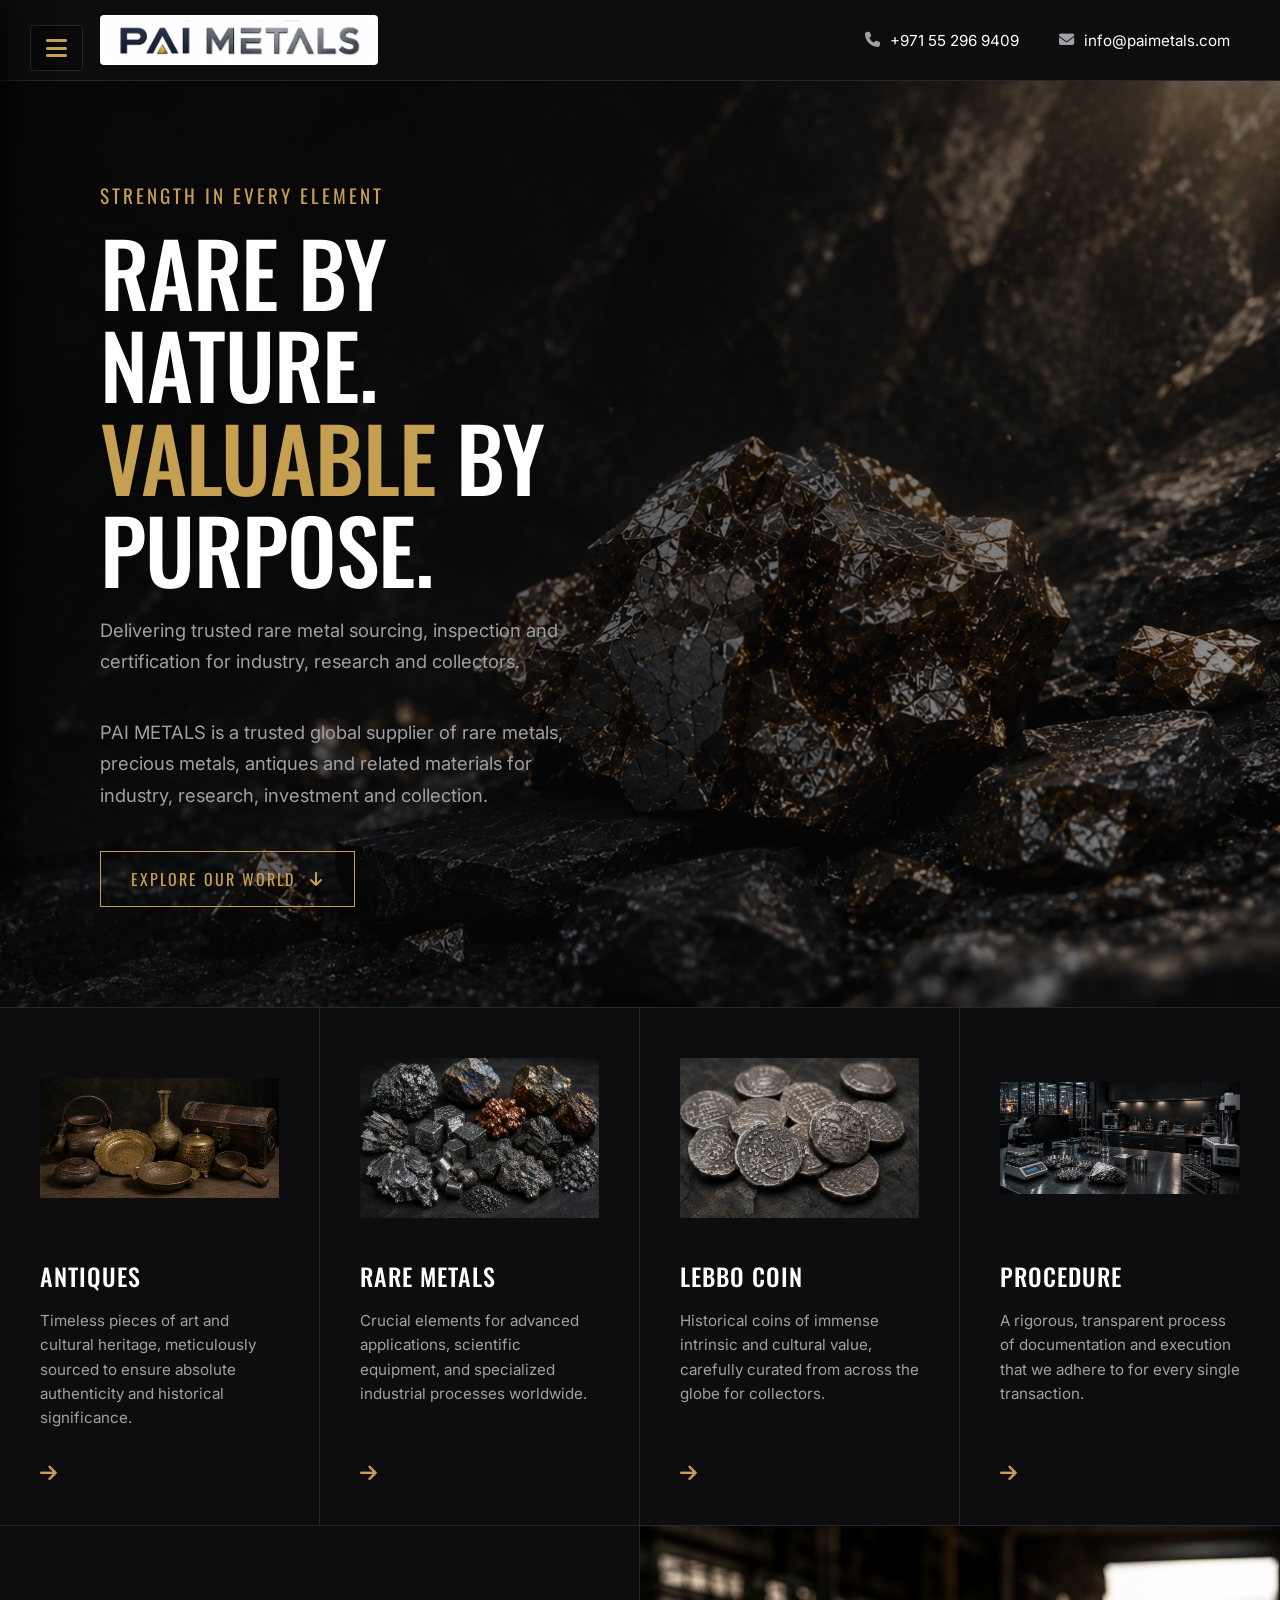
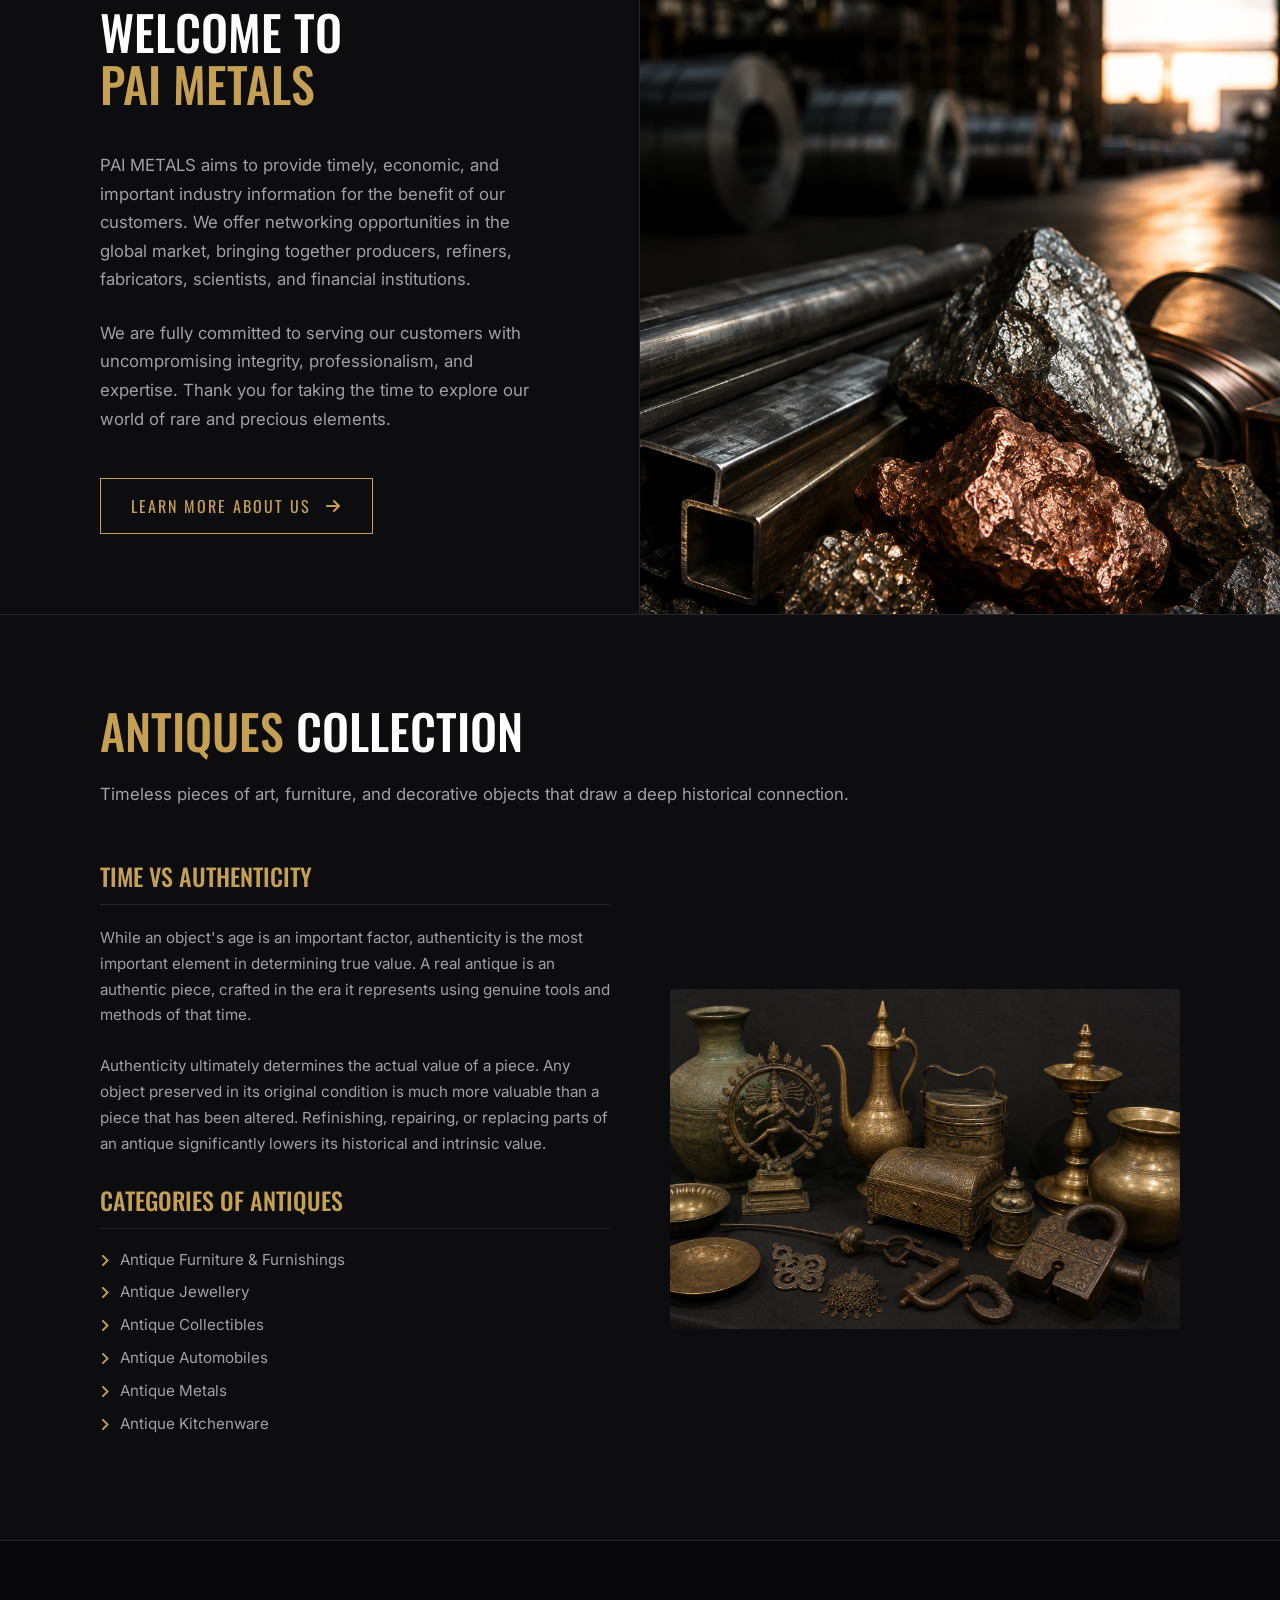
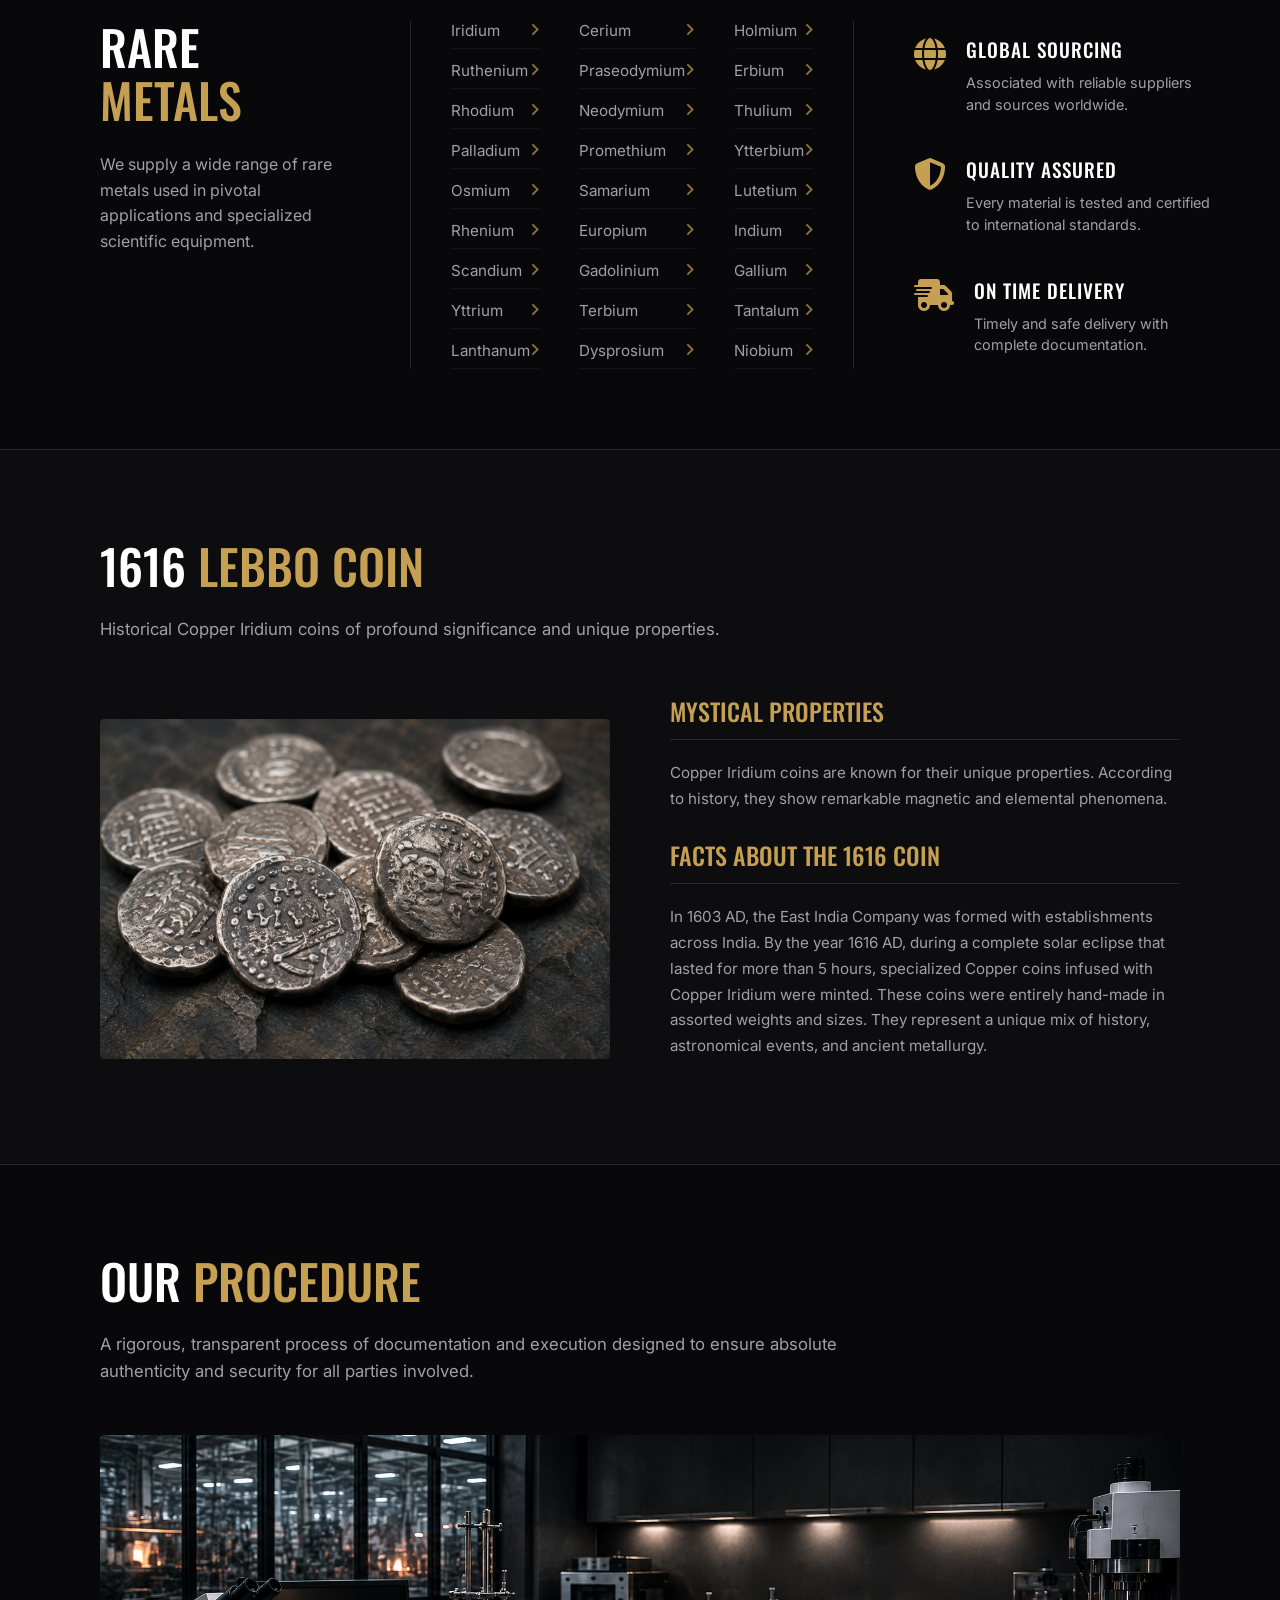
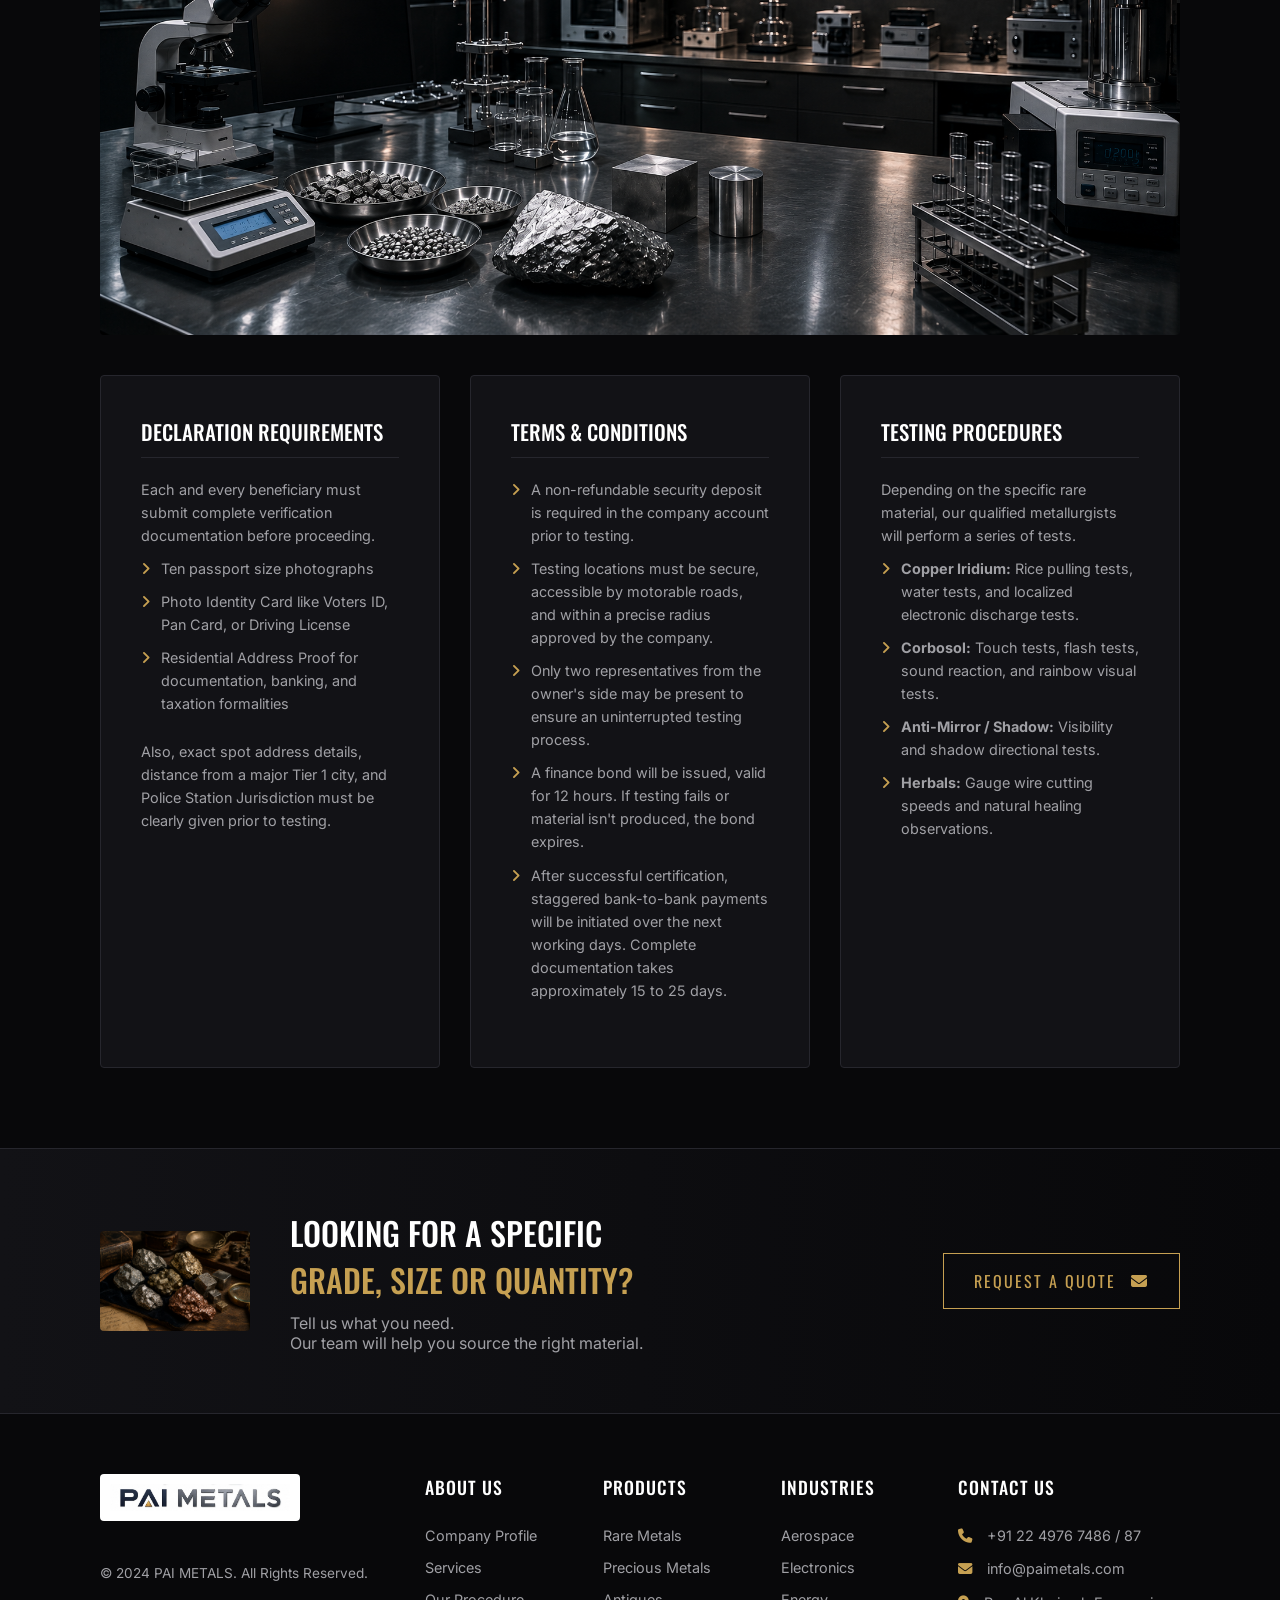
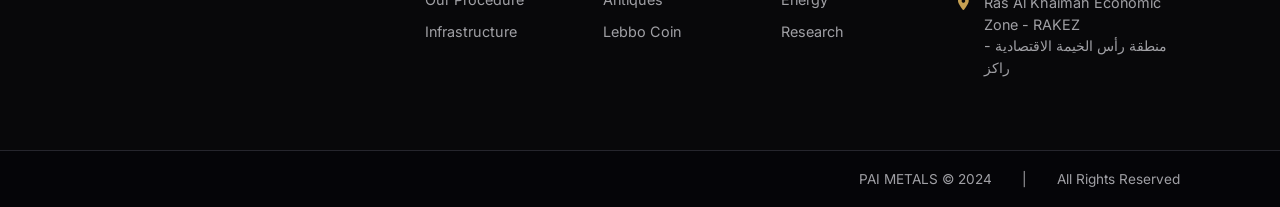
==== commit a4bea181: "Reorganize assets, add About/Services pages, and improve hero readability Move all images into asset" ====
--- a/index.html
+++ b/index.html
@@ -13,915 +13,7 @@
     <!-- Font Awesome -->
     <link rel="stylesheet" href="https://cdnjs.cloudflare.com/ajax/libs/font-awesome/6.4.0/css/all.min.css">
 
-    <style>
-        :root {
-            --primary-bg: #0d0d10;
-            --sidebar-bg: #08080a;
-            --card-bg: #121216;
-            --text-primary: #ffffff;
-            --text-secondary: #a0a0a5;
-            --accent-gold: #c6a052;
-            --accent-hover: #e0b865;
-            --border-color: #26262d;
-        }
-
-        * {
-            margin: 0;
-            padding: 0;
-            box-sizing: border-box;
-        }
-
-        html {
-            scroll-behavior: smooth;
-        }
-
-        body {
-            font-family: 'Inter', sans-serif;
-            background-color: var(--primary-bg);
-            color: var(--text-primary);
-            display: flex;
-            min-height: 100vh;
-        }
-
-        h1, h2, h3, h4, h5, h6 {
-            font-family: 'Oswald', sans-serif;
-            font-weight: 500;
-            text-transform: uppercase;
-        }
-
-        a {
-            text-decoration: none;
-            color: inherit;
-        }
-
-        /* Hamburger Menu Icon */
-        .hamburger-menu {
-            position: fixed;
-            top: 25px;
-            left: 30px;
-            z-index: 1000;
-            cursor: pointer;
-            background: var(--sidebar-bg);
-            border: 1px solid var(--border-color);
-            padding: 10px 15px;
-            border-radius: 4px;
-            display: flex;
-            transition: background 0.3s;
-        }
-        
-        .hamburger-menu:hover {
-            background: var(--card-bg);
-        }
-
-        .hamburger-menu i {
-            font-size: 1.5rem;
-            color: var(--accent-gold);
-        }
-
-        /* Sidebar Overlay */
-        .overlay {
-            position: fixed;
-            top: 0;
-            left: 0;
-            width: 100%;
-            height: 100%;
-            background: rgba(0,0,0,0.7);
-            z-index: 1001;
-            opacity: 0;
-            visibility: hidden;
-            transition: all 0.3s ease;
-        }
-        
-        .overlay.active {
-            opacity: 1;
-            visibility: visible;
-        }
-
-        .sidebar {
-            position: fixed;
-            top: 0;
-            left: -320px;
-            width: 320px;
-            background-color: var(--sidebar-bg);
-            height: 100vh;
-            border-right: 1px solid var(--border-color);
-            display: flex;
-            flex-direction: column;
-            z-index: 1002;
-            transition: left 0.4s cubic-bezier(0.77, 0, 0.175, 1);
-            box-shadow: 10px 0 30px rgba(0,0,0,0.8);
-        }
-        
-        .sidebar.active {
-            left: 0;
-        }
-
-        .close-btn {
-            position: absolute;
-            top: 25px;
-            right: 25px;
-            font-size: 1.5rem;
-            cursor: pointer;
-            color: var(--text-secondary);
-            transition: color 0.3s;
-        }
-
-        .close-btn:hover {
-            color: var(--accent-gold);
-        }
-
-        .sidebar-logo {
-            padding: 40px 30px 30px 30px;
-            border-bottom: 1px solid var(--border-color);
-            display: flex;
-            justify-content: center;
-            background: #fff;
-        }
-
-        .sidebar-logo img {
-            max-width: 100%;
-            height: auto;
-        }
-
-        .nav-menu {
-            flex-grow: 1;
-            overflow-y: auto;
-        }
-
-        .nav-menu ul {
-            list-style: none;
-        }
-
-        .nav-menu li {
-            border-bottom: 1px solid var(--border-color);
-        }
-
-        .nav-menu a {
-            display: flex;
-            justify-content: space-between;
-            align-items: center;
-            padding: 20px 30px;
-            color: var(--text-primary);
-            font-family: 'Oswald', sans-serif;
-            font-size: 1.1rem;
-            letter-spacing: 1px;
-            transition: color 0.3s;
-        }
-
-        .nav-menu a:hover, .nav-menu a.active {
-            color: var(--accent-gold);
-        }
-
-        .nav-menu a i {
-            font-size: 0.8rem;
-            color: var(--text-secondary);
-        }
-
-        .sidebar-footer {
-            padding: 30px;
-            font-size: 0.9rem;
-            color: var(--text-secondary);
-            border-top: 1px solid var(--border-color);
-        }
-
-        .contact-item {
-            margin-bottom: 15px;
-            display: flex;
-            align-items: center;
-            gap: 15px;
-        }
-        
-        .contact-item i {
-            color: var(--text-primary);
-        }
-
-        .social-icons {
-            display: flex;
-            gap: 15px;
-            margin-top: 25px;
-        }
-
-        .social-icons a {
-            color: var(--text-secondary);
-            font-size: 1.2rem;
-            transition: color 0.3s;
-        }
-
-        .social-icons a:hover {
-            color: var(--accent-gold);
-        }
-
-        /* Main Content */
-        .main-content {
-            flex-grow: 1;
-            display: flex;
-            flex-direction: column;
-            overflow-x: hidden;
-            width: 100%;
-        }
-
-        /* Top Header */
-        .top-header {
-            display: flex;
-            justify-content: space-between;
-            align-items: center;
-            padding: 15px 50px;
-            padding-left: 100px; /* Offset for hamburger */
-            border-bottom: 1px solid var(--border-color);
-            background-color: var(--primary-bg);
-        }
-        
-        .header-logo {
-            display: flex;
-            align-items: center;
-        }
-        
-        .header-logo img {
-            height: 50px;
-            background: white;
-            padding: 5px;
-            border-radius: 4px;
-            object-fit: contain;
-        }
-
-        .header-contact {
-            display: flex;
-            align-items: center;
-            gap: 40px;
-            font-size: 0.95rem;
-        }
-        
-        .header-contact div {
-            display: flex;
-            align-items: center;
-            gap: 10px;
-        }
-        
-        .header-contact i {
-            color: var(--text-secondary);
-        }
-
-        /* Hero Section */
-        .hero-section {
-            display: flex;
-            padding: 100px 60px;
-            position: relative;
-            min-height: 600px;
-            align-items: center;
-            border-bottom: 1px solid var(--border-color);
-            background-image: url('hero.png');
-            background-size: cover;
-            background-repeat: no-repeat;
-            background-position: center right;
-        }
-
-        .hero-content {
-            flex: 1;
-            z-index: 2;
-            max-width: 600px;
-            padding-left: 40px; /* offset for hamburger alignment */
-        }
-        
-        .hero-tagline {
-            display: inline-block;
-            font-size: 1.2rem;
-            color: var(--accent-gold);
-            margin-bottom: 15px;
-            letter-spacing: 3px;
-            font-family: 'Oswald', sans-serif;
-            text-transform: uppercase;
-        }
-
-        .hero-subtitle {
-            font-size: 1.05rem;
-            color: var(--text-secondary);
-            margin-top: 10px;
-            max-width: 520px;
-            line-height: 1.7;
-        }
-
-        .hero-content h1 {
-            font-size: 5.5rem;
-            line-height: 1.05;
-            margin-bottom: 20px;
-            letter-spacing: -1px;
-        }
-
-        .hero-content h1 span {
-            color: var(--accent-gold);
-        }
-
-        .hero-content p {
-            color: var(--text-secondary);
-            line-height: 1.7;
-            margin-bottom: 40px;
-            font-size: 1.15rem;
-            max-width: 500px;
-        }
-
-        .btn {
-            display: inline-flex;
-            align-items: center;
-            gap: 15px;
-            padding: 15px 30px;
-            border: 1px solid var(--accent-gold);
-            color: var(--accent-gold);
-            font-family: 'Oswald', sans-serif;
-            font-size: 1rem;
-            letter-spacing: 2px;
-            transition: all 0.3s ease;
-            cursor: pointer;
-        }
-
-        .btn:hover {
-            background-color: var(--accent-gold);
-            color: var(--primary-bg);
-        }
-
-        .hero-image {
-            position: absolute;
-            right: 0;
-            top: 0;
-            height: 100%;
-            width: 50%;
-            z-index: 1;
-            display: flex;
-            align-items: center;
-            justify-content: flex-end;
-            padding-right: 50px;
-        }
-
-        .hero-image img {
-            max-width: 100%;
-            max-height: 80%;
-            object-fit: contain;
-            opacity: 0.9;
-        }
-
-        /* Cards Section */
-        .cards-section {
-            display: grid;
-            grid-template-columns: repeat(4, 1fr);
-            border-bottom: 1px solid var(--border-color);
-        }
-
-        .card {
-            padding: 40px;
-            border-right: 1px solid var(--border-color);
-            transition: background 0.3s;
-            display: flex;
-            flex-direction: column;
-        }
-
-        .card:last-child {
-            border-right: none;
-        }
-
-        .card:hover {
-            background-color: var(--card-bg);
-        }
-
-        .card-img-wrapper {
-            width: 100%;
-            height: 180px;
-            margin-bottom: 30px;
-            display: flex;
-            align-items: center;
-            justify-content: flex-start;
-        }
-
-        .card-img-wrapper img {
-            max-width: 100%;
-            max-height: 100%;
-            object-fit: contain;
-            opacity: 0.9;
-            transition: opacity 0.3s;
-        }
-        
-        .card:hover .card-img-wrapper img {
-            opacity: 1;
-        }
-
-        .card h3 {
-            font-size: 1.5rem;
-            margin-bottom: 15px;
-            letter-spacing: 1px;
-        }
-
-        .card p {
-            font-size: 0.95rem;
-            color: var(--text-secondary);
-            line-height: 1.6;
-            margin-bottom: 30px;
-            flex-grow: 1;
-        }
-
-        .card .arrow {
-            color: var(--accent-gold);
-            font-size: 1.2rem;
-        }
-
-        /* Generic Section Styles */
-        .content-section {
-            padding: 80px 100px;
-            border-bottom: 1px solid var(--border-color);
-        }
-        
-        .content-section.alt-bg {
-            background: var(--sidebar-bg);
-        }
-        
-        .section-header {
-            margin-bottom: 50px;
-            max-width: 800px;
-        }
-        
-        .section-header h2 {
-            font-size: 3rem;
-            margin-bottom: 15px;
-        }
-        
-        .section-header h2 span {
-            color: var(--accent-gold);
-        }
-        
-        .section-header p {
-            color: var(--text-secondary);
-            font-size: 1.05rem;
-            line-height: 1.6;
-        }
-
-        .two-col-layout {
-            display: flex;
-            gap: 60px;
-            align-items: center;
-        }
-        
-        .two-col-layout.reverse {
-            flex-direction: row-reverse;
-        }
-        
-        .two-col-layout .text-col {
-            flex: 1;
-        }
-        
-        .two-col-layout .img-col {
-            flex: 1;
-            display: flex;
-            flex-direction: column;
-            gap: 20px;
-            align-items: center;
-            justify-content: center;
-        }
-        
-        .two-col-layout .img-col img {
-            max-width: 100%;
-            max-height: 400px;
-            object-fit: contain;
-            border-radius: 4px;
-        }
-        
-        .text-col h3 {
-            font-size: 1.5rem;
-            margin-bottom: 20px;
-            color: var(--accent-gold);
-            border-bottom: 1px solid rgba(255,255,255,0.1);
-            padding-bottom: 10px;
-        }
-        
-        .text-col p {
-            color: var(--text-secondary);
-            line-height: 1.7;
-            margin-bottom: 25px;
-            font-size: 0.95rem;
-        }
-
-        .styled-list {
-            list-style: none;
-            margin-bottom: 25px;
-        }
-        
-        .styled-list li {
-            position: relative;
-            padding-left: 20px;
-            margin-bottom: 10px;
-            color: var(--text-secondary);
-            font-size: 0.95rem;
-            line-height: 1.5;
-        }
-        
-        .styled-list li::before {
-            content: '\f105';
-            font-family: 'Font Awesome 6 Free';
-            font-weight: 900;
-            position: absolute;
-            left: 0;
-            color: var(--accent-gold);
-        }
-
-        /* Rare Metals Section Details */
-        .rare-metals-layout {
-            display: flex;
-            gap: 60px;
-        }
-
-        .rare-metals-header {
-            width: 250px;
-            flex-shrink: 0;
-        }
-
-        .rare-metals-header h2 {
-            font-size: 3rem;
-            line-height: 1.1;
-            margin-bottom: 25px;
-        }
-        
-        .rare-metals-header h2 span {
-            color: var(--accent-gold);
-            display: block;
-        }
-
-        .rare-metals-header p {
-            color: var(--text-secondary);
-            font-size: 1rem;
-            line-height: 1.6;
-            margin-bottom: 40px;
-        }
-
-        .rare-metals-list-wrapper {
-            flex-grow: 1;
-            display: grid;
-            grid-template-columns: repeat(3, 1fr);
-            column-gap: 40px;
-            row-gap: 15px;
-            padding: 0 40px;
-            border-right: 1px solid var(--border-color);
-            border-left: 1px solid var(--border-color);
-        }
-
-        .rare-metals-list-wrapper ul {
-            display: flex;
-            flex-direction: column;
-            gap: 12px;
-        }
-
-        .rare-metals-list-wrapper li {
-            list-style: none;
-        }
-        
-        .rare-metals-list-wrapper li a {
-            color: var(--text-secondary);
-            font-size: 0.95rem;
-            display: flex;
-            justify-content: space-between;
-            border-bottom: 1px solid rgba(255,255,255,0.05);
-            padding-bottom: 8px;
-            cursor: pointer;
-            transition: color 0.2s;
-            text-decoration: none;
-        }
-        
-        .rare-metals-list-wrapper li a:hover {
-            color: var(--accent-gold);
-        }
-
-        .rare-metals-list-wrapper li a:after {
-            content: '\f105';
-            font-family: 'Font Awesome 6 Free';
-            font-weight: 900;
-            color: var(--accent-gold);
-            opacity: 0.7;
-        }
-
-        .features-list {
-            width: 300px;
-            flex-shrink: 0;
-            display: flex;
-            flex-direction: column;
-            justify-content: center;
-            gap: 40px;
-        }
-        
-        .feature-item {
-            display: flex;
-            gap: 20px;
-        }
-        
-        .feature-icon {
-            color: var(--accent-gold);
-            font-size: 2rem;
-            flex-shrink: 0;
-        }
-
-        .feature-item h4 {
-            color: var(--text-primary);
-            margin-bottom: 8px;
-            font-size: 1.2rem;
-            letter-spacing: 1px;
-        }
-
-        .feature-item p {
-            color: var(--text-secondary);
-            font-size: 0.9rem;
-            line-height: 1.5;
-        }
-
-        /* Welcome Section */
-        .welcome-section {
-            display: grid;
-            grid-template-columns: 1fr 1fr;
-            border-bottom: 1px solid var(--border-color);
-        }
-
-        .welcome-text {
-            padding: 80px 100px;
-            border-right: 1px solid var(--border-color);
-            position: relative;
-        }
-
-        .welcome-text h2 {
-            font-size: 3rem;
-            margin-bottom: 40px;
-            line-height: 1.1;
-        }
-
-        .welcome-text h2 span {
-            color: var(--accent-gold);
-            display: block;
-        }
-
-        .welcome-text p {
-            color: var(--text-secondary);
-            font-size: 1.05rem;
-            margin-bottom: 25px;
-            line-height: 1.7;
-        }
-        
-        .welcome-text .btn {
-            margin-top: 20px;
-        }
-
-        .welcome-images {
-            /* use local lab image as background instead of white box */
-            background-image: url('welcome.png');
-            background-size: cover;
-            background-repeat: no-repeat;
-            background-position: center;
-            min-height: 420px;
-            width: 100%;
-        }
-        
-        /* Procedure Section */
-        .procedure-grid {
-            display: grid;
-            grid-template-columns: repeat(3, 1fr);
-            gap: 30px;
-        }
-        .proc-box {
-            background: var(--card-bg);
-            padding: 40px;
-            border: 1px solid var(--border-color);
-            border-radius: 4px;
-        }
-        .proc-box h3 {
-            color: var(--text-primary);
-            margin-bottom: 20px;
-            font-size: 1.3rem;
-            border-bottom: 1px solid var(--border-color);
-            padding-bottom: 10px;
-        }
-        .proc-box p, .proc-box li {
-            font-size: 0.9rem;
-            color: var(--text-secondary);
-            line-height: 1.6;
-            margin-bottom: 10px;
-        }
-
-        /* CTA Section */
-        .cta-section {
-            padding: 60px 100px;
-            display: flex;
-            align-items: center;
-            justify-content: space-between;
-            border-bottom: 1px solid var(--border-color);
-            background: linear-gradient(90deg, rgba(18,18,22,1) 0%, rgba(8,8,10,1) 100%);
-        }
-        
-        .cta-content {
-            display: flex;
-            align-items: center;
-            gap: 40px;
-        }
-        
-        .cta-image {
-            width: 150px;
-            height: 100px;
-            border-radius: 4px;
-            overflow: hidden;
-            display: flex;
-            align-items: center;
-            justify-content: center;
-        }
-        
-        .cta-image img {
-            width: 100%;
-            height: 100%;
-            object-fit: cover;
-        }
-        
-        .cta-text h3 {
-            font-size: 2rem;
-            margin-bottom: 10px;
-        }
-        
-        .cta-text h3 span {
-            color: var(--accent-gold);
-        }
-        
-        .cta-text p {
-            color: var(--text-secondary);
-            font-size: 1rem;
-        }
-
-        /* Footer */
-        .footer-section {
-            padding: 60px 100px;
-            display: grid;
-            grid-template-columns: 2fr 1fr 1fr 1fr 1.5fr;
-            gap: 30px;
-            background: var(--sidebar-bg);
-        }
-        
-        .footer-brand p {
-            color: var(--text-secondary);
-            font-size: 0.85rem;
-            margin-top: 40px;
-        }
-
-        .footer-col h5 {
-            color: var(--text-primary);
-            margin-bottom: 25px;
-            font-size: 1.1rem;
-            letter-spacing: 1px;
-        }
-
-        .footer-col ul {
-            list-style: none;
-        }
-
-        .footer-col li {
-            margin-bottom: 12px;
-        }
-        
-        .footer-col a {
-            color: var(--text-secondary);
-            font-size: 0.9rem;
-            transition: color 0.3s;
-        }
-        
-        .footer-col a:hover {
-            color: var(--accent-gold);
-        }
-        
-        .footer-contact li {
-            display: flex;
-            gap: 15px;
-            color: var(--text-secondary);
-            font-size: 0.9rem;
-            line-height: 1.5;
-        }
-        
-        .footer-contact i {
-            color: var(--accent-gold);
-            margin-top: 4px;
-        }
-        
-        .footer-bottom {
-            padding: 20px 100px;
-            display: flex;
-            justify-content: flex-end;
-            gap: 30px;
-            background: #050508;
-            font-size: 0.85rem;
-            color: var(--text-secondary);
-            border-top: 1px solid var(--border-color);
-        }
-
-        /* Mobile Responsiveness */
-        @media (max-width: 1024px) {
-            .rare-metals-layout {
-                flex-direction: column;
-            }
-            .rare-metals-header {
-                width: 100%;
-            }
-            .rare-metals-list-wrapper {
-                border: none;
-                padding: 0;
-                margin: 30px 0;
-            }
-            .features-list {
-                width: 100%;
-                flex-direction: row;
-                flex-wrap: wrap;
-            }
-            .cards-section {
-                grid-template-columns: repeat(2, 1fr);
-            }
-            .footer-section {
-                grid-template-columns: repeat(2, 1fr);
-            }
-        }
-        
-        @media (max-width: 768px) {
-            .hamburger-menu {
-                left: 20px;
-                top: 20px;
-            }
-            .top-header {
-                flex-direction: column;
-                align-items: flex-start;
-                padding: 20px 20px 20px 80px;
-                gap: 15px;
-            }
-            .header-logo img {
-                height: 42px;
-            }
-            .header-contact {
-                flex-direction: column;
-                align-items: flex-start;
-                gap: 10px;
-            }
-            .hero-section {
-                flex-direction: column;
-                padding: 100px 30px 60px;
-                min-height: auto;
-                text-align: left;
-            }
-            .hero-content {
-                padding-left: 0;
-                max-width: 100%;
-            }
-            .hero-content h1 {
-                font-size: 3.5rem;
-            }
-            .hero-image {
-                position: static;
-                width: 100%;
-                height: 350px;
-                padding-right: 0;
-                justify-content: center;
-                margin-top: 40px;
-            }
-            .cards-section {
-                grid-template-columns: 1fr;
-            }
-            .card {
-                border-right: none;
-                border-bottom: 1px solid var(--border-color);
-            }
-            .content-section {
-                padding: 60px 30px;
-            }
-            .welcome-section {
-                grid-template-columns: 1fr;
-            }
-            .welcome-text {
-                padding: 60px 30px;
-                border-right: none;
-                border-bottom: 1px solid var(--border-color);
-            }
-            .welcome-images {
-                padding: 30px;
-            }
-            .two-col-layout {
-                flex-direction: column;
-            }
-            .two-col-layout.reverse {
-                flex-direction: column;
-            }
-            .procedure-grid {
-                grid-template-columns: 1fr;
-            }
-            .cta-section {
-                flex-direction: column;
-                padding: 60px 30px;
-                text-align: center;
-                gap: 30px;
-            }
-            .cta-content {
-                flex-direction: column;
-            }
-            .footer-section {
-                grid-template-columns: 1fr;
-                padding: 60px 30px;
-            }
-            .footer-bottom {
-                justify-content: center;
-                padding: 20px 30px;
-            }
-        }
-    </style>
+    <link rel="stylesheet" href="assets/styles.css">
 </head>
 <body>
 
@@ -938,34 +30,21 @@
         <div class="close-btn" id="close-btn"><i class="fa-solid fa-xmark"></i></div>
         <div class="sidebar-logo">
             <a href="#home">
-                <img src="paimetals logo.jpeg" alt="PAI METALS ">
+                <img src="assets/paimetals logo.jpeg" alt="PAI METALS ">
             </a>
         </div>
         
         <nav class="nav-menu">
             <ul>
                 <li><a href="#home" class="active">HOME <i class="fa-solid fa-chevron-right"></i></a></li>
-                <li><a href="#about">ABOUT US <i class="fa-solid fa-chevron-right"></i></a></li>
+                <li><a href="about.html">ABOUT US <i class="fa-solid fa-chevron-right"></i></a></li>
                 <li><a href="#antiques">ANTIQUES <i class="fa-solid fa-chevron-right"></i></a></li>
                 <li><a href="#rare-metals">RARE METALS <i class="fa-solid fa-chevron-right"></i></a></li>
                 <li><a href="#lebbo-coin">LEBBO COIN <i class="fa-solid fa-chevron-right"></i></a></li>
                 <li><a href="#procedure">PROCEDURE <i class="fa-solid fa-chevron-right"></i></a></li>
+                <li><a href="services.html">SERVICES <i class="fa-solid fa-chevron-right"></i></a></li>
             </ul>
         </nav>
-
-        <div class="sidebar-footer">
-            <div class="contact-item">
-                <i class="fa-solid fa-phone"></i> +971 55 296 9409
-            </div>
-            <div class="contact-item">
-                <i class="fa-solid fa-envelope"></i> info@paimetals.com
-            </div>
-            <div class="social-icons">
-                <a href="#"><i class="fa-brands fa-linkedin-in"></i></a>
-                <a href="#"><i class="fa-brands fa-x-twitter"></i></a>
-                <a href="#"><i class="fa-brands fa-youtube"></i></a>
-            </div>
-        </div>
     </aside>
 
     <!-- Main Content -->
@@ -974,7 +53,7 @@
         <!-- Top Header -->
         <header class="top-header">
             <div class="header-logo">
-                <img src="paimetals logo.jpeg" alt="PAI METALS Logo">
+                <img src="assets/paimetals logo.jpeg" alt="PAI METALS Logo">
             </div>
             <div class="header-contact">
                 <div><i class="fa-solid fa-phone"></i> +971 55 296 9409</div>
@@ -998,14 +77,14 @@
         <section class="cards-section">
             <div class="card">
                 <div class="card-img-wrapper">
-<img src="ANTIQUE2.png" alt="Antiques Detail 1">                </div>
+<img src="assets/ANTIQUE2.png" alt="Antiques Detail 1">                </div>
                 <h3>ANTIQUES</h3>
                 <p>Timeless pieces of art and cultural heritage, meticulously sourced to ensure absolute authenticity and historical significance.</p>
                 <a href="#antiques" class="arrow"><i class="fa-solid fa-arrow-right"></i></a>
             </div>
             <div class="card">
                 <div class="card-img-wrapper">
-                     <img src="raremetals.png" alt="Metals">
+                     <img src="assets/raremetals.png" alt="Metals">
                 </div>
                 <h3>RARE METALS</h3>
                 <p>Crucial elements for advanced applications, scientific equipment, and specialized industrial processes worldwide.</p>
@@ -1013,7 +92,7 @@
             </div>
             <div class="card">
                 <div class="card-img-wrapper">
-                                        <img src="lebo.png" alt="Lebo Coin">
+                                        <img src="assets/lebo.png" alt="Lebo Coin">
                 </div>
                 <h3>LEBBO COIN</h3>
                 <p>Historical coins of immense intrinsic and cultural value, carefully curated from across the globe for collectors.</p>
@@ -1021,7 +100,7 @@
             </div>
             <div class="card">
                 <div class="card-img-wrapper">
-                     <img src="lab.png" alt="Lab Process">
+                     <img src="assets/lab.png" alt="Lab Process">
                 </div>
                 <h3>PROCEDURE</h3>
                 <p>A rigorous, transparent process of documentation and execution that we adhere to for every single transaction.</p>
@@ -1029,15 +108,15 @@
             </div>
         </section>
 
-        <!-- Welcome Section (About Us) -->
+        <!-- Welcome Section (About Us teaser) -->
         <section id="about" class="welcome-section">
             <div class="welcome-text">
                 <h2>WELCOME TO<br><span>PAI METALS</span></h2>
                 <p>PAI METALS aims to provide timely, economic, and important industry information for the benefit of our customers. We offer networking opportunities in the global market, bringing together producers, refiners, fabricators, scientists, and financial institutions.</p>
-                <p>We are a central forum for the exchange of information and technology within the precious metals community, promoting efficient and environmentally sound use, reuse, and recycling of materials.</p>
                 <p>We are fully committed to serving our customers with uncompromising integrity, professionalism, and expertise. Thank you for taking the time to explore our world of rare and precious elements.</p>
-            </div>
-            
+                <a href="about.html" class="btn">LEARN MORE ABOUT US <i class="fa-solid fa-arrow-right"></i></a>
+            </div>
+
             <div class="welcome-images" aria-hidden="true"></div>
         </section>
 
@@ -1065,7 +144,7 @@
                 </div>
                 <!-- Adding 2 small relevant images as requested -->
                 <div class="img-col">
-                    <img src="ANTIQUE.png" alt="Antiques Detail 1">
+                    <img src="assets/ANTIQUE.png" alt="Antiques Detail 1">
                 </div>
             </div>
         </section>
@@ -1155,7 +234,7 @@
                     <p>In 1603 AD, the East India Company was formed with establishments across India. By the year 1616 AD, during a complete solar eclipse that lasted for more than 5 hours, specialized Copper coins infused with Copper Iridium were minted. These coins were entirely hand-made in assorted weights and sizes. They represent a unique mix of history, astronomical events, and ancient metallurgy.</p>
                 </div>
                 <div class="img-col">
-                    <img src="lebo.png" alt="Lebbo Coin Details">
+                    <img src="assets/lebo.png" alt="Lebbo Coin Details">
                 </div>
             </div>
         </section>
@@ -1169,7 +248,7 @@
             
             <div class="two-col-layout" style="margin-bottom: 40px;">
                  <div class="img-col" style="flex: unset; width: 100%;">
-                    <img src="lab.png" alt="Lab Process" style="width: 100%; max-height: 500px; object-fit: cover;">
+                    <img src="assets/lab.png" alt="Lab Process" style="width: 100%; max-height: 500px; object-fit: cover;">
                  </div>
             </div>
 
@@ -1213,7 +292,7 @@
         <section class="cta-section">
             <div class="cta-content">
                 <div class="cta-image">
-                     <img src="raremetals2.png" alt="Metals">
+                     <img src="assets/raremetals2.png" alt="Metals">
                 </div>
                 <div class="cta-text">
                     <h3>LOOKING FOR A SPECIFIC<br><span>GRADE, SIZE OR QUANTITY?</span></h3>
@@ -1226,14 +305,15 @@
         <!-- Footer -->
         <footer class="footer-section">
             <div class="footer-brand">
-                <img src="paimetals logo.jpeg" alt="PAI METALS Logo" style="max-width: 200px; background: white; padding: 10px; border-radius: 4px;">
+                <img src="assets/paimetals logo.jpeg" alt="PAI METALS Logo" style="max-width: 200px; background: white; padding: 10px; border-radius: 4px;">
                 <p>© 2024 PAI METALS. All Rights Reserved.</p>
             </div>
             
             <div class="footer-col">
                 <h5>ABOUT US</h5>
                 <ul>
-                    <li><a href="#about">Company Profile</a></li>
+                    <li><a href="about.html">Company Profile</a></li>
+                    <li><a href="services.html">Services</a></li>
                     <li><a href="#procedure">Our Procedure</a></li>
                     <li><a href="#">Infrastructure</a></li>
                 </ul>
--- a/assets/styles.css
+++ b/assets/styles.css
@@ -0,0 +1,1099 @@
+:root {
+    --primary-bg: #0d0d10;
+    --sidebar-bg: #08080a;
+    --card-bg: #121216;
+    --text-primary: #ffffff;
+    --text-secondary: #a0a0a5;
+    --accent-gold: #c6a052;
+    --accent-hover: #e0b865;
+    --border-color: #26262d;
+}
+
+* {
+    margin: 0;
+    padding: 0;
+    box-sizing: border-box;
+}
+
+html {
+    scroll-behavior: smooth;
+}
+
+body {
+    font-family: 'Inter', sans-serif;
+    background-color: var(--primary-bg);
+    color: var(--text-primary);
+    display: flex;
+    min-height: 100vh;
+}
+
+h1, h2, h3, h4, h5, h6 {
+    font-family: 'Oswald', sans-serif;
+    font-weight: 500;
+    text-transform: uppercase;
+}
+
+a {
+    text-decoration: none;
+    color: inherit;
+}
+
+/* Hamburger Menu Icon */
+.hamburger-menu {
+    position: fixed;
+    top: 25px;
+    left: 30px;
+    z-index: 1000;
+    cursor: pointer;
+    background: var(--sidebar-bg);
+    border: 1px solid var(--border-color);
+    padding: 10px 15px;
+    border-radius: 4px;
+    display: flex;
+    transition: background 0.3s;
+}
+
+.hamburger-menu:hover {
+    background: var(--card-bg);
+}
+
+.hamburger-menu i {
+    font-size: 1.5rem;
+    color: var(--accent-gold);
+}
+
+/* Sidebar Overlay */
+.overlay {
+    position: fixed;
+    top: 0;
+    left: 0;
+    width: 100%;
+    height: 100%;
+    background: rgba(0,0,0,0.7);
+    z-index: 1001;
+    opacity: 0;
+    visibility: hidden;
+    transition: all 0.3s ease;
+}
+
+.overlay.active {
+    opacity: 1;
+    visibility: visible;
+}
+
+.sidebar {
+    position: fixed;
+    top: 0;
+    left: -320px;
+    width: 320px;
+    background-color: var(--sidebar-bg);
+    height: 100vh;
+    border-right: 1px solid var(--border-color);
+    display: flex;
+    flex-direction: column;
+    z-index: 1002;
+    transition: left 0.4s cubic-bezier(0.77, 0, 0.175, 1);
+    box-shadow: 10px 0 30px rgba(0,0,0,0.8);
+}
+
+.sidebar.active {
+    left: 0;
+}
+
+.close-btn {
+    position: absolute;
+    top: 25px;
+    right: 25px;
+    font-size: 1.5rem;
+    cursor: pointer;
+    color: var(--text-secondary);
+    transition: color 0.3s;
+}
+
+.close-btn:hover {
+    color: var(--accent-gold);
+}
+
+.sidebar-logo {
+    padding: 40px 30px 30px 30px;
+    border-bottom: 1px solid var(--border-color);
+    display: flex;
+    justify-content: center;
+    background: #fff;
+}
+
+.sidebar-logo img {
+    max-width: 100%;
+    height: auto;
+}
+
+.nav-menu {
+    flex-grow: 1;
+    overflow-y: auto;
+}
+
+.nav-menu ul {
+    list-style: none;
+}
+
+.nav-menu li {
+    border-bottom: 1px solid var(--border-color);
+}
+
+.nav-menu a {
+    display: flex;
+    justify-content: space-between;
+    align-items: center;
+    padding: 20px 30px;
+    color: var(--text-primary);
+    font-family: 'Oswald', sans-serif;
+    font-size: 1.1rem;
+    letter-spacing: 1px;
+    transition: color 0.3s;
+}
+
+.nav-menu a:hover, .nav-menu a.active {
+    color: var(--accent-gold);
+}
+
+.nav-menu a i {
+    font-size: 0.8rem;
+    color: var(--text-secondary);
+}
+
+.sidebar-footer {
+    padding: 30px;
+    font-size: 0.9rem;
+    color: var(--text-secondary);
+    border-top: 1px solid var(--border-color);
+}
+
+.contact-item {
+    margin-bottom: 15px;
+    display: flex;
+    align-items: center;
+    gap: 15px;
+}
+
+.contact-item i {
+    color: var(--text-primary);
+}
+
+.social-icons {
+    display: flex;
+    gap: 15px;
+    margin-top: 25px;
+}
+
+.social-icons a {
+    color: var(--text-secondary);
+    font-size: 1.2rem;
+    transition: color 0.3s;
+}
+
+.social-icons a:hover {
+    color: var(--accent-gold);
+}
+
+/* Main Content */
+.main-content {
+    flex-grow: 1;
+    display: flex;
+    flex-direction: column;
+    overflow-x: hidden;
+    width: 100%;
+}
+
+/* Top Header */
+.top-header {
+    display: flex;
+    justify-content: space-between;
+    align-items: center;
+    padding: 15px 50px;
+    padding-left: 100px; /* Offset for hamburger */
+    border-bottom: 1px solid var(--border-color);
+    background-color: var(--primary-bg);
+}
+
+.header-logo {
+    display: flex;
+    align-items: center;
+}
+
+.header-logo img {
+    height: 50px;
+    background: white;
+    padding: 5px;
+    border-radius: 4px;
+    object-fit: contain;
+}
+
+.header-contact {
+    display: flex;
+    align-items: center;
+    gap: 40px;
+    font-size: 0.95rem;
+}
+
+.header-contact div {
+    display: flex;
+    align-items: center;
+    gap: 10px;
+}
+
+.header-contact i {
+    color: var(--text-secondary);
+}
+
+/* Hero Section */
+.hero-section {
+    display: flex;
+    padding: 100px 60px;
+    position: relative;
+    min-height: 600px;
+    align-items: center;
+    border-bottom: 1px solid var(--border-color);
+    background-image: linear-gradient(120deg, rgba(8,8,10,0.85) 0%, rgba(8,8,10,0.6) 50%, rgba(8,8,10,0.4) 100%), url('hero.png');
+    background-size: cover;
+    background-repeat: no-repeat;
+    background-position: center right;
+}
+
+.hero-content {
+    flex: 1;
+    z-index: 2;
+    max-width: 600px;
+    padding-left: 40px; /* offset for hamburger alignment */
+}
+
+.hero-tagline {
+    display: inline-block;
+    font-size: 1.2rem;
+    color: var(--accent-gold);
+    margin-bottom: 15px;
+    letter-spacing: 3px;
+    font-family: 'Oswald', sans-serif;
+    text-transform: uppercase;
+}
+
+.hero-subtitle {
+    font-size: 1.05rem;
+    color: var(--text-secondary);
+    margin-top: 10px;
+    max-width: 520px;
+    line-height: 1.7;
+}
+
+.hero-content h1 {
+    font-size: 5.5rem;
+    line-height: 1.05;
+    margin-bottom: 20px;
+    letter-spacing: -1px;
+}
+
+.hero-content h1 span {
+    color: var(--accent-gold);
+}
+
+.hero-content p {
+    color: var(--text-secondary);
+    line-height: 1.7;
+    margin-bottom: 40px;
+    font-size: 1.15rem;
+    max-width: 500px;
+}
+
+.btn {
+    display: inline-flex;
+    align-items: center;
+    gap: 15px;
+    padding: 15px 30px;
+    border: 1px solid var(--accent-gold);
+    color: var(--accent-gold);
+    font-family: 'Oswald', sans-serif;
+    font-size: 1rem;
+    letter-spacing: 2px;
+    transition: all 0.3s ease;
+    cursor: pointer;
+}
+
+.btn:hover {
+    background-color: var(--accent-gold);
+    color: var(--primary-bg);
+}
+
+.btn-sm {
+    padding: 10px 20px;
+    font-size: 0.85rem;
+    gap: 10px;
+}
+
+.hero-image {
+    position: absolute;
+    right: 0;
+    top: 0;
+    height: 100%;
+    width: 50%;
+    z-index: 1;
+    display: flex;
+    align-items: center;
+    justify-content: flex-end;
+    padding-right: 50px;
+}
+
+.hero-image img {
+    max-width: 100%;
+    max-height: 80%;
+    object-fit: contain;
+    opacity: 0.9;
+}
+
+/* Cards Section */
+.cards-section {
+    display: grid;
+    grid-template-columns: repeat(4, 1fr);
+    border-bottom: 1px solid var(--border-color);
+}
+
+.card {
+    padding: 40px;
+    border-right: 1px solid var(--border-color);
+    transition: background 0.3s;
+    display: flex;
+    flex-direction: column;
+}
+
+.card:last-child {
+    border-right: none;
+}
+
+.card:hover {
+    background-color: var(--card-bg);
+}
+
+.card-img-wrapper {
+    width: 100%;
+    height: 180px;
+    margin-bottom: 30px;
+    display: flex;
+    align-items: center;
+    justify-content: flex-start;
+}
+
+.card-img-wrapper img {
+    max-width: 100%;
+    max-height: 100%;
+    object-fit: contain;
+    opacity: 0.9;
+    transition: opacity 0.3s;
+}
+
+.card:hover .card-img-wrapper img {
+    opacity: 1;
+}
+
+.card h3 {
+    font-size: 1.5rem;
+    margin-bottom: 15px;
+    letter-spacing: 1px;
+}
+
+.card p {
+    font-size: 0.95rem;
+    color: var(--text-secondary);
+    line-height: 1.6;
+    margin-bottom: 30px;
+    flex-grow: 1;
+}
+
+.card .arrow {
+    color: var(--accent-gold);
+    font-size: 1.2rem;
+}
+
+/* Generic Section Styles */
+.content-section {
+    padding: 80px 100px;
+    border-bottom: 1px solid var(--border-color);
+}
+
+.content-section.alt-bg {
+    background: var(--sidebar-bg);
+}
+
+.section-header {
+    margin-bottom: 50px;
+    max-width: 800px;
+}
+
+.section-header h2 {
+    font-size: 3rem;
+    margin-bottom: 15px;
+}
+
+.section-header h2 span {
+    color: var(--accent-gold);
+}
+
+.section-header p {
+    color: var(--text-secondary);
+    font-size: 1.05rem;
+    line-height: 1.6;
+}
+
+.two-col-layout {
+    display: flex;
+    gap: 60px;
+    align-items: center;
+}
+
+.two-col-layout.reverse {
+    flex-direction: row-reverse;
+}
+
+.two-col-layout .text-col {
+    flex: 1;
+}
+
+.two-col-layout .img-col {
+    flex: 1;
+    display: flex;
+    flex-direction: column;
+    gap: 20px;
+    align-items: center;
+    justify-content: center;
+}
+
+.two-col-layout .img-col img {
+    max-width: 100%;
+    max-height: 400px;
+    object-fit: contain;
+    border-radius: 4px;
+}
+
+.text-col h3 {
+    font-size: 1.5rem;
+    margin-bottom: 20px;
+    color: var(--accent-gold);
+    border-bottom: 1px solid rgba(255,255,255,0.1);
+    padding-bottom: 10px;
+}
+
+.text-col p {
+    color: var(--text-secondary);
+    line-height: 1.7;
+    margin-bottom: 25px;
+    font-size: 0.95rem;
+}
+
+.styled-list {
+    list-style: none;
+    margin-bottom: 25px;
+}
+
+.styled-list li {
+    position: relative;
+    padding-left: 20px;
+    margin-bottom: 10px;
+    color: var(--text-secondary);
+    font-size: 0.95rem;
+    line-height: 1.5;
+}
+
+.styled-list li::before {
+    content: '\f105';
+    font-family: 'Font Awesome 6 Free';
+    font-weight: 900;
+    position: absolute;
+    left: 0;
+    color: var(--accent-gold);
+}
+
+/* Rare Metals Section Details */
+.rare-metals-layout {
+    display: flex;
+    gap: 60px;
+}
+
+.rare-metals-header {
+    width: 250px;
+    flex-shrink: 0;
+}
+
+.rare-metals-header h2 {
+    font-size: 3rem;
+    line-height: 1.1;
+    margin-bottom: 25px;
+}
+
+.rare-metals-header h2 span {
+    color: var(--accent-gold);
+    display: block;
+}
+
+.rare-metals-header p {
+    color: var(--text-secondary);
+    font-size: 1rem;
+    line-height: 1.6;
+    margin-bottom: 40px;
+}
+
+.rare-metals-list-wrapper {
+    flex-grow: 1;
+    display: grid;
+    grid-template-columns: repeat(3, 1fr);
+    column-gap: 40px;
+    row-gap: 15px;
+    padding: 0 40px;
+    border-right: 1px solid var(--border-color);
+    border-left: 1px solid var(--border-color);
+}
+
+.rare-metals-list-wrapper ul {
+    display: flex;
+    flex-direction: column;
+    gap: 12px;
+}
+
+.rare-metals-list-wrapper li {
+    list-style: none;
+}
+
+.rare-metals-list-wrapper li a {
+    color: var(--text-secondary);
+    font-size: 0.95rem;
+    display: flex;
+    justify-content: space-between;
+    border-bottom: 1px solid rgba(255,255,255,0.05);
+    padding-bottom: 8px;
+    cursor: pointer;
+    transition: color 0.2s;
+    text-decoration: none;
+}
+
+.rare-metals-list-wrapper li a:hover {
+    color: var(--accent-gold);
+}
+
+.rare-metals-list-wrapper li a:after {
+    content: '\f105';
+    font-family: 'Font Awesome 6 Free';
+    font-weight: 900;
+    color: var(--accent-gold);
+    opacity: 0.7;
+}
+
+.features-list {
+    width: 300px;
+    flex-shrink: 0;
+    display: flex;
+    flex-direction: column;
+    justify-content: center;
+    gap: 40px;
+}
+
+.feature-item {
+    display: flex;
+    gap: 20px;
+}
+
+.feature-icon {
+    color: var(--accent-gold);
+    font-size: 2rem;
+    flex-shrink: 0;
+}
+
+.feature-item h4 {
+    color: var(--text-primary);
+    margin-bottom: 8px;
+    font-size: 1.2rem;
+    letter-spacing: 1px;
+}
+
+.feature-item p {
+    color: var(--text-secondary);
+    font-size: 0.9rem;
+    line-height: 1.5;
+}
+
+/* Welcome Section */
+.welcome-section {
+    display: grid;
+    grid-template-columns: 1fr 1fr;
+    border-bottom: 1px solid var(--border-color);
+}
+
+.welcome-text {
+    padding: 80px 100px;
+    border-right: 1px solid var(--border-color);
+    position: relative;
+}
+
+.welcome-text h2 {
+    font-size: 3rem;
+    margin-bottom: 40px;
+    line-height: 1.1;
+}
+
+.welcome-text h2 span {
+    color: var(--accent-gold);
+    display: block;
+}
+
+.welcome-text p {
+    color: var(--text-secondary);
+    font-size: 1.05rem;
+    margin-bottom: 25px;
+    line-height: 1.7;
+}
+
+.welcome-text .btn {
+    margin-top: 20px;
+}
+
+.welcome-images {
+    background-image: url('welcome.png');
+    background-size: cover;
+    background-repeat: no-repeat;
+    background-position: center;
+    min-height: 420px;
+    width: 100%;
+}
+
+/* Procedure Section */
+.procedure-grid {
+    display: grid;
+    grid-template-columns: repeat(3, 1fr);
+    gap: 30px;
+}
+.proc-box {
+    background: var(--card-bg);
+    padding: 40px;
+    border: 1px solid var(--border-color);
+    border-radius: 4px;
+}
+.proc-box h3 {
+    color: var(--text-primary);
+    margin-bottom: 20px;
+    font-size: 1.3rem;
+    border-bottom: 1px solid var(--border-color);
+    padding-bottom: 10px;
+}
+.proc-box p, .proc-box li {
+    font-size: 0.9rem;
+    color: var(--text-secondary);
+    line-height: 1.6;
+    margin-bottom: 10px;
+}
+
+/* CTA Section */
+.cta-section {
+    padding: 60px 100px;
+    display: flex;
+    align-items: center;
+    justify-content: space-between;
+    border-bottom: 1px solid var(--border-color);
+    background: linear-gradient(90deg, rgba(18,18,22,1) 0%, rgba(8,8,10,1) 100%);
+}
+
+.cta-content {
+    display: flex;
+    align-items: center;
+    gap: 40px;
+}
+
+.cta-image {
+    width: 150px;
+    height: 100px;
+    border-radius: 4px;
+    overflow: hidden;
+    display: flex;
+    align-items: center;
+    justify-content: center;
+}
+
+.cta-image img {
+    width: 100%;
+    height: 100%;
+    object-fit: cover;
+}
+
+.cta-text h3 {
+    font-size: 2rem;
+    margin-bottom: 10px;
+}
+
+.cta-text h3 span {
+    color: var(--accent-gold);
+}
+
+.cta-text p {
+    color: var(--text-secondary);
+    font-size: 1rem;
+}
+
+/* Footer */
+.footer-section {
+    padding: 60px 100px;
+    display: grid;
+    grid-template-columns: 2fr 1fr 1fr 1fr 1.5fr;
+    gap: 30px;
+    background: var(--sidebar-bg);
+}
+
+.footer-brand p {
+    color: var(--text-secondary);
+    font-size: 0.85rem;
+    margin-top: 40px;
+}
+
+.footer-col h5 {
+    color: var(--text-primary);
+    margin-bottom: 25px;
+    font-size: 1.1rem;
+    letter-spacing: 1px;
+}
+
+.footer-col ul {
+    list-style: none;
+}
+
+.footer-col li {
+    margin-bottom: 12px;
+}
+
+.footer-col a {
+    color: var(--text-secondary);
+    font-size: 0.9rem;
+    transition: color 0.3s;
+}
+
+.footer-col a:hover {
+    color: var(--accent-gold);
+}
+
+.footer-contact li {
+    display: flex;
+    gap: 15px;
+    color: var(--text-secondary);
+    font-size: 0.9rem;
+    line-height: 1.5;
+}
+
+.footer-contact i {
+    color: var(--accent-gold);
+    margin-top: 4px;
+}
+
+.footer-bottom {
+    padding: 20px 100px;
+    display: flex;
+    justify-content: flex-end;
+    gap: 30px;
+    background: #050508;
+    font-size: 0.85rem;
+    color: var(--text-secondary);
+    border-top: 1px solid var(--border-color);
+}
+
+/* About Page: Company & Team */
+.about-lead {
+    color: var(--text-secondary);
+    font-size: 1.05rem;
+    line-height: 1.7;
+    margin-bottom: 15px;
+    max-width: 900px;
+}
+
+.info-card-grid {
+    display: grid;
+    grid-template-columns: repeat(3, 1fr);
+    gap: 30px;
+}
+
+.info-card {
+    background: var(--card-bg);
+    border: 1px solid var(--border-color);
+    border-radius: 4px;
+    padding: 30px;
+    transition: border-color 0.3s;
+}
+
+.info-card:hover {
+    border-color: var(--accent-gold);
+}
+
+.info-card h4 {
+    font-size: 1.2rem;
+    letter-spacing: 1px;
+    margin-bottom: 10px;
+}
+
+.info-card .role {
+    display: block;
+    color: var(--accent-gold);
+    font-size: 0.85rem;
+    letter-spacing: 0.5px;
+    text-transform: uppercase;
+}
+
+.credential-card {
+    background: var(--card-bg);
+    border: 1px solid var(--border-color);
+    border-radius: 4px;
+    max-width: 700px;
+}
+
+.credential-row {
+    display: flex;
+    justify-content: space-between;
+    align-items: center;
+    gap: 30px;
+    padding: 22px 30px;
+    border-bottom: 1px solid var(--border-color);
+}
+
+.credential-row:last-child {
+    border-bottom: none;
+}
+
+.credential-row span {
+    color: var(--text-secondary);
+    font-size: 0.9rem;
+    letter-spacing: 0.5px;
+    text-transform: uppercase;
+    flex-shrink: 0;
+}
+
+.credential-row strong {
+    color: var(--text-primary);
+    font-weight: 500;
+    text-align: right;
+    font-size: 1rem;
+    line-height: 1.5;
+}
+
+/* Services Page */
+.services-tagline {
+    color: var(--accent-gold);
+    font-family: 'Oswald', sans-serif;
+    letter-spacing: 2px;
+    font-size: 1.1rem;
+    margin-bottom: 10px;
+}
+
+.services-subtagline {
+    color: var(--text-secondary);
+    font-size: 0.95rem;
+    letter-spacing: 1px;
+    margin-bottom: 25px;
+}
+
+.service-tiers {
+    display: grid;
+    grid-template-columns: repeat(2, 1fr);
+    gap: 30px;
+}
+
+.service-tier {
+    background: var(--card-bg);
+    border: 1px solid var(--border-color);
+    border-radius: 4px;
+    padding: 40px;
+    position: relative;
+}
+
+.service-tier.wide {
+    grid-column: 1 / -1;
+}
+
+.tier-index {
+    color: var(--border-color);
+    font-family: 'Oswald', sans-serif;
+    font-size: 2.5rem;
+    font-weight: 600;
+    margin-bottom: 10px;
+}
+
+.service-tier h3 {
+    font-size: 1.3rem;
+    margin-bottom: 18px;
+    color: var(--text-primary);
+    border-bottom: 1px solid var(--border-color);
+    padding-bottom: 15px;
+}
+
+.tier-price {
+    font-family: 'Oswald', sans-serif;
+    color: var(--accent-gold);
+    font-size: 1.4rem;
+    margin-bottom: 15px;
+}
+
+.tier-price span {
+    display: block;
+    color: var(--text-secondary);
+    font-family: 'Inter', sans-serif;
+    font-size: 0.8rem;
+    text-transform: none;
+    letter-spacing: 0;
+    margin-top: 4px;
+}
+
+.service-tier p {
+    color: var(--text-secondary);
+    font-size: 0.9rem;
+    line-height: 1.6;
+}
+
+.tier-price-group {
+    display: flex;
+    gap: 50px;
+    margin: 20px 0;
+    flex-wrap: wrap;
+}
+
+.price-label {
+    display: block;
+    color: var(--text-secondary);
+    font-size: 0.8rem;
+    letter-spacing: 0.5px;
+    text-transform: uppercase;
+    margin-bottom: 8px;
+}
+
+.important-info li {
+    margin-bottom: 16px;
+}
+
+/* Mobile Responsiveness */
+@media (max-width: 1024px) {
+    .rare-metals-layout {
+        flex-direction: column;
+    }
+    .rare-metals-header {
+        width: 100%;
+    }
+    .rare-metals-list-wrapper {
+        border: none;
+        padding: 0;
+        margin: 30px 0;
+    }
+    .features-list {
+        width: 100%;
+        flex-direction: row;
+        flex-wrap: wrap;
+    }
+    .cards-section {
+        grid-template-columns: repeat(2, 1fr);
+    }
+    .footer-section {
+        grid-template-columns: repeat(2, 1fr);
+    }
+    .info-card-grid {
+        grid-template-columns: repeat(2, 1fr);
+    }
+    .service-tiers {
+        grid-template-columns: 1fr;
+    }
+}
+
+@media (max-width: 768px) {
+    .hamburger-menu {
+        left: 20px;
+        top: 20px;
+    }
+    .top-header {
+        flex-direction: column;
+        align-items: flex-start;
+        padding: 20px 20px 20px 80px;
+        gap: 15px;
+    }
+    .header-logo img {
+        height: 42px;
+    }
+    .header-contact {
+        flex-direction: column;
+        align-items: flex-start;
+        gap: 10px;
+    }
+    .hero-section {
+        flex-direction: column;
+        padding: 100px 30px 60px;
+        min-height: auto;
+        text-align: left;
+    }
+    .hero-content {
+        padding-left: 0;
+        max-width: 100%;
+    }
+    .hero-content h1 {
+        font-size: 3.5rem;
+    }
+    .hero-image {
+        position: static;
+        width: 100%;
+        height: 350px;
+        padding-right: 0;
+        justify-content: center;
+        margin-top: 40px;
+    }
+    .cards-section {
+        grid-template-columns: 1fr;
+    }
+    .card {
+        border-right: none;
+        border-bottom: 1px solid var(--border-color);
+    }
+    .content-section {
+        padding: 60px 30px;
+    }
+    .welcome-section {
+        grid-template-columns: 1fr;
+    }
+    .welcome-text {
+        padding: 60px 30px;
+        border-right: none;
+        border-bottom: 1px solid var(--border-color);
+    }
+    .welcome-images {
+        padding: 30px;
+    }
+    .two-col-layout {
+        flex-direction: column;
+    }
+    .two-col-layout.reverse {
+        flex-direction: column;
+    }
+    .procedure-grid {
+        grid-template-columns: 1fr;
+    }
+    .cta-section {
+        flex-direction: column;
+        padding: 60px 30px;
+        text-align: center;
+        gap: 30px;
+    }
+    .cta-content {
+        flex-direction: column;
+    }
+    .footer-section {
+        grid-template-columns: 1fr;
+        padding: 60px 30px;
+    }
+    .footer-bottom {
+        justify-content: center;
+        padding: 20px 30px;
+    }
+    .info-card-grid {
+        grid-template-columns: 1fr;
+    }
+    .credential-row {
+        flex-direction: column;
+        align-items: flex-start;
+        gap: 8px;
+    }
+    .credential-row strong {
+        text-align: left;
+    }
+}
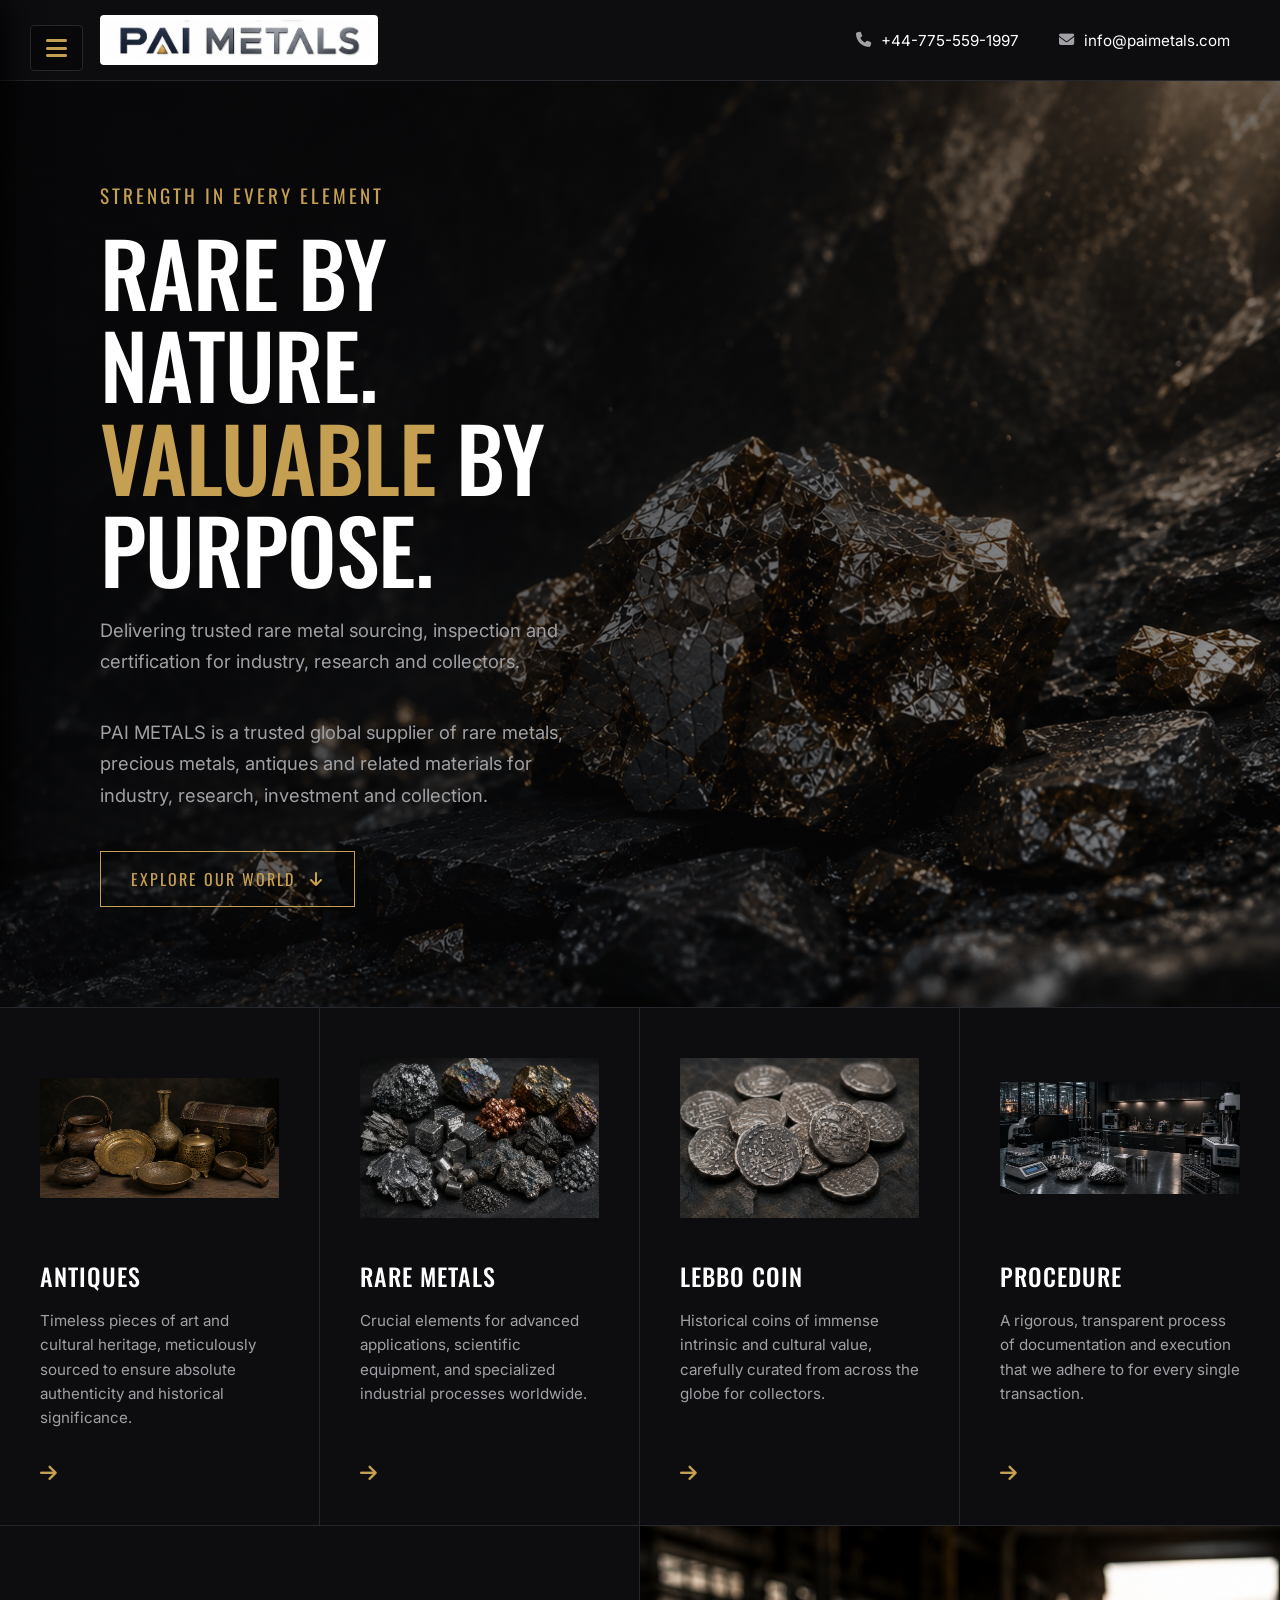
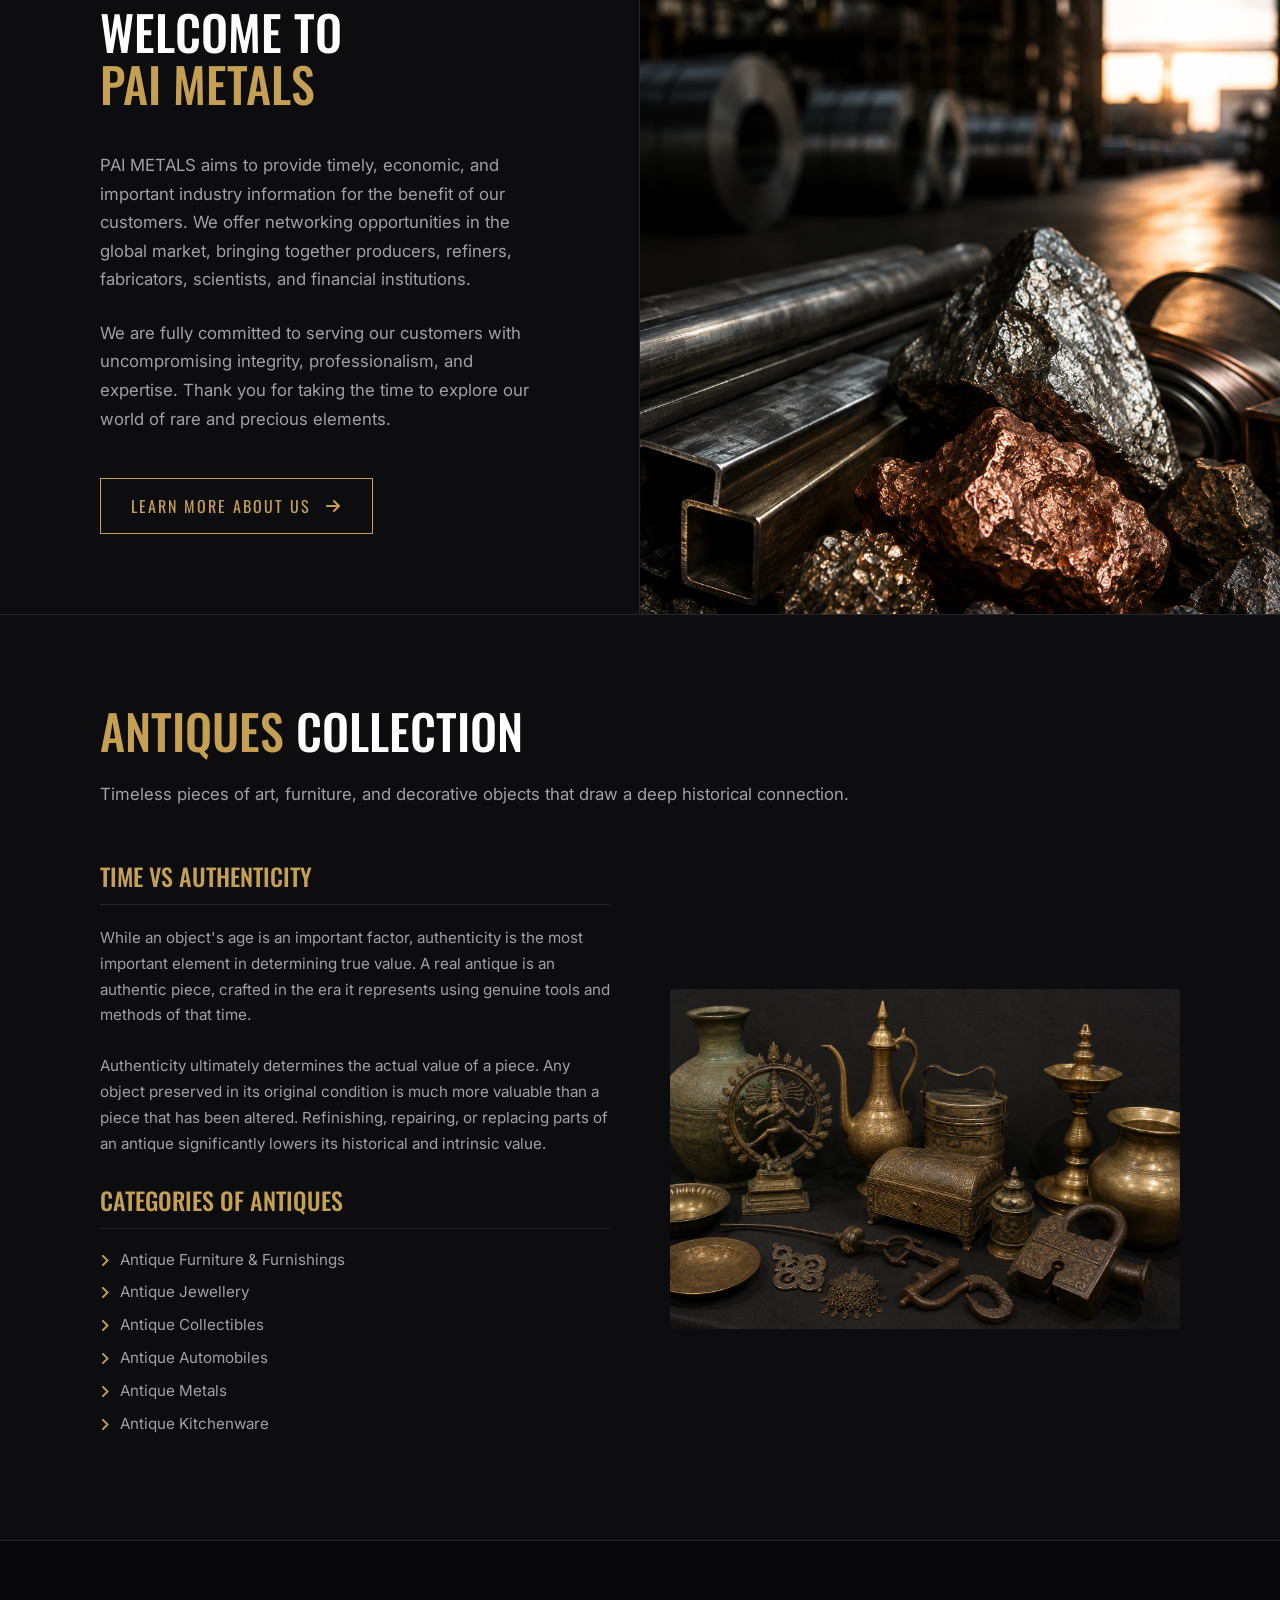
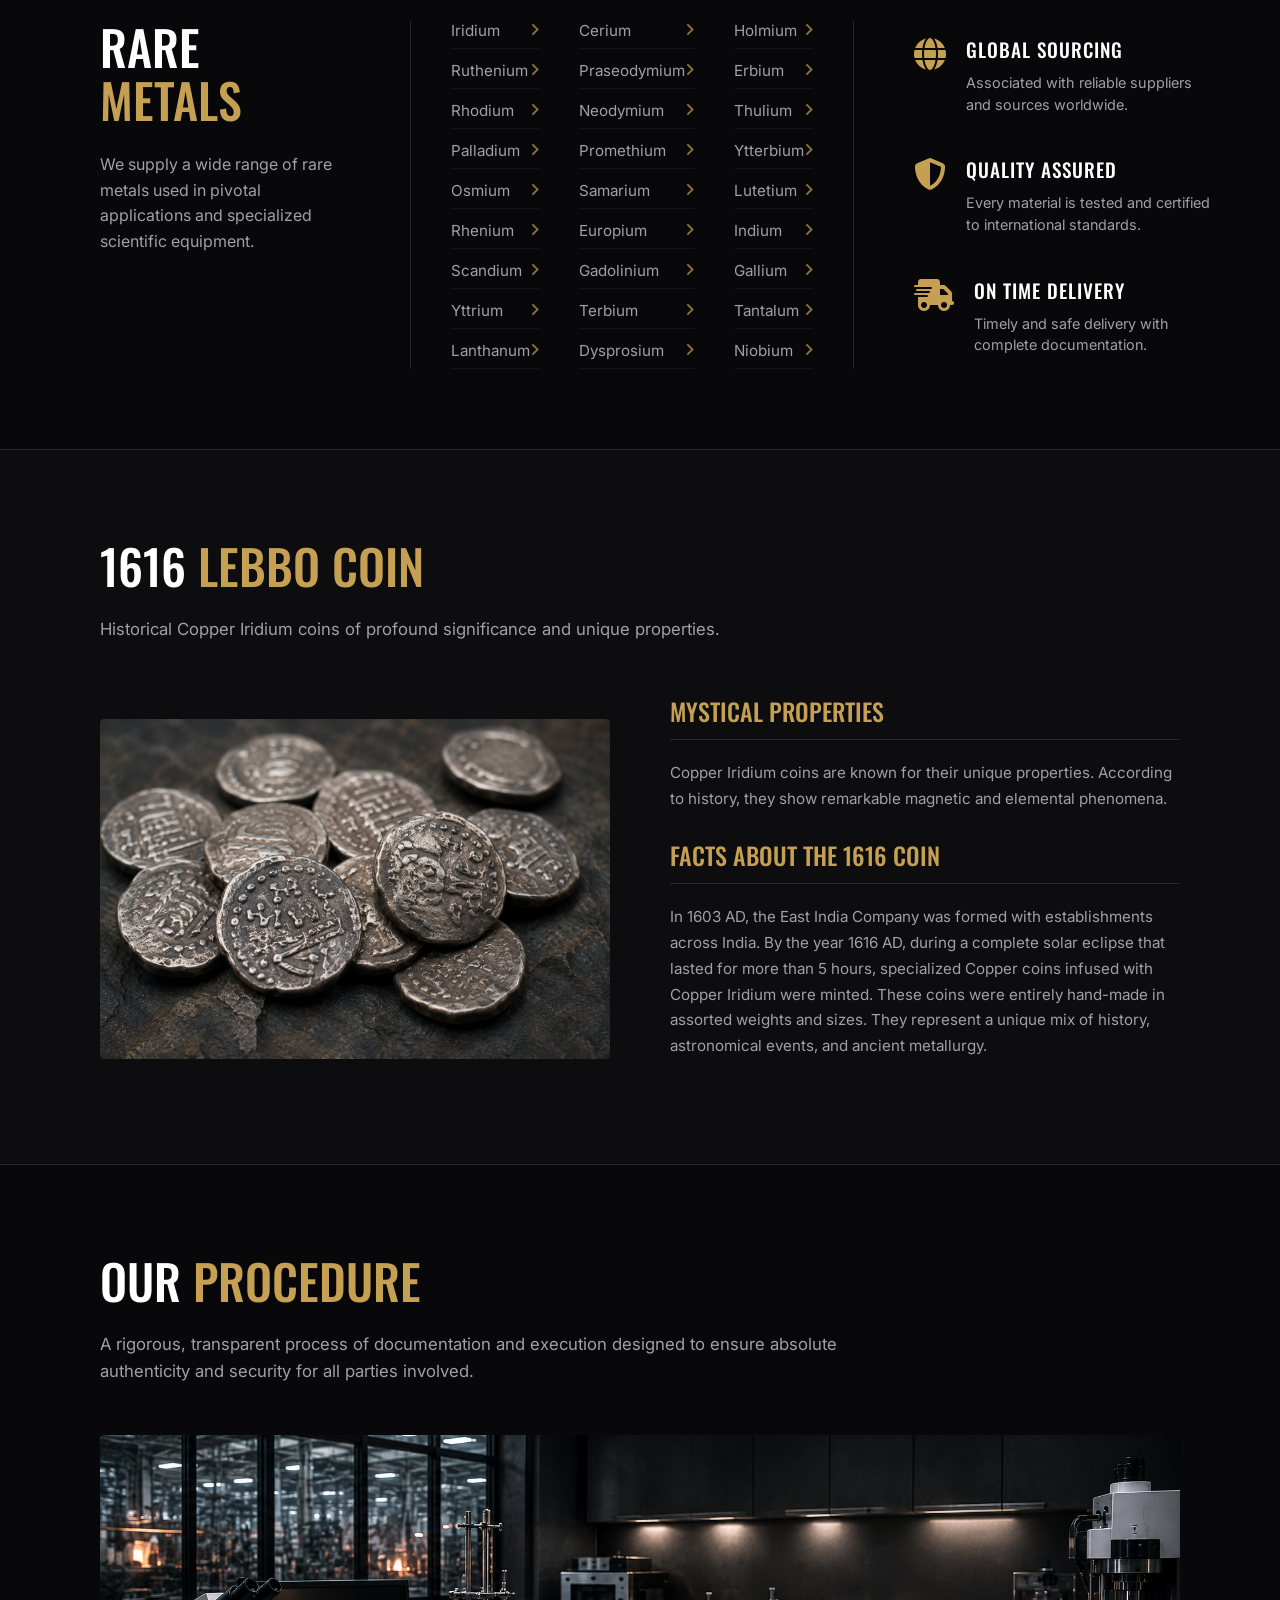
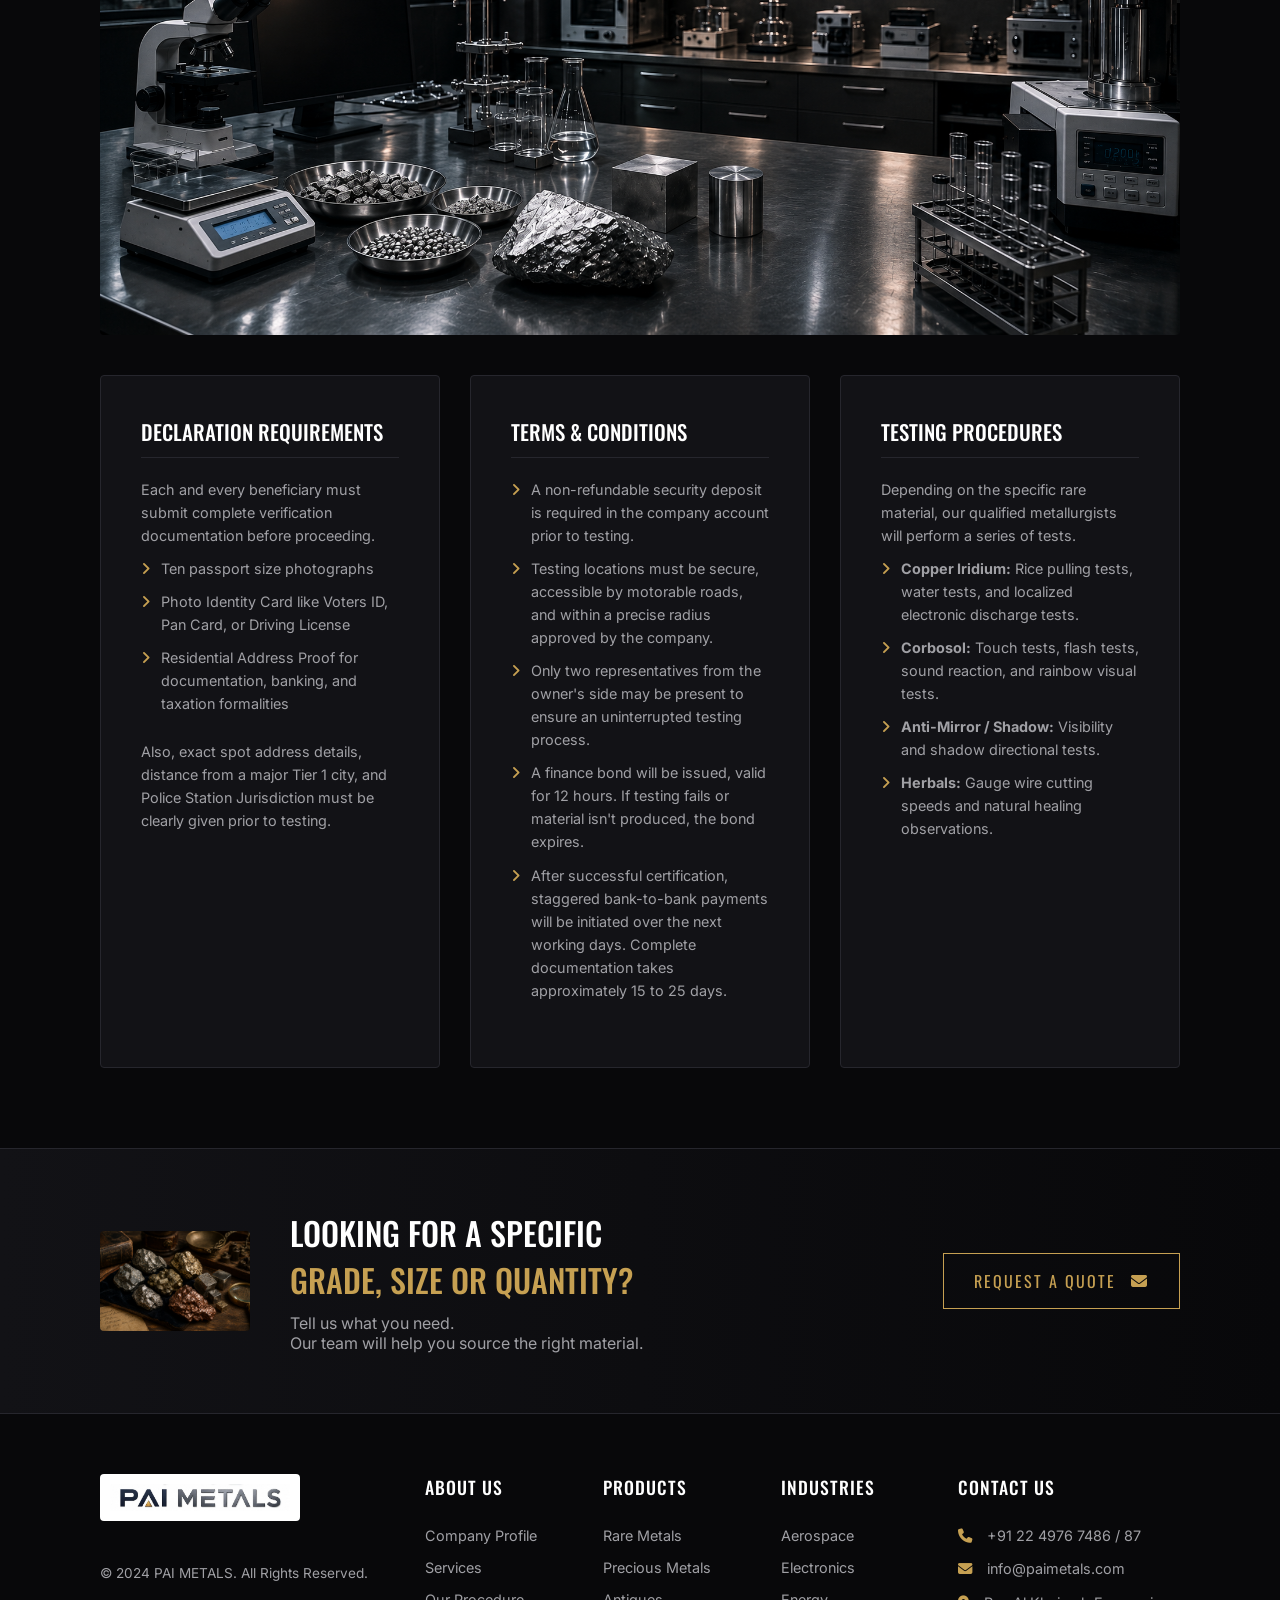
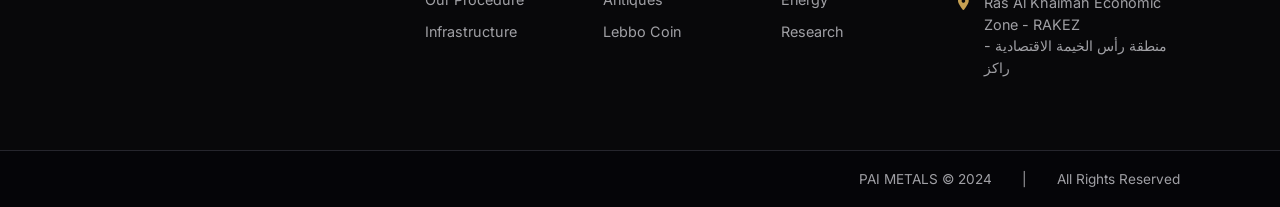
==== commit 07a57dd5: "Update index.html" ====
--- a/index.html
+++ b/index.html
@@ -56,7 +56,7 @@
                 <img src="assets/paimetals logo.jpeg" alt="PAI METALS Logo">
             </div>
             <div class="header-contact">
-                <div><i class="fa-solid fa-phone"></i> +971 55 296 9409</div>
+                <div><i class="fa-solid fa-phone"></i> +44-775-559-1997</div>
                 <div><i class="fa-solid fa-envelope"></i> info@paimetals.com</div>
             </div>
         </header>
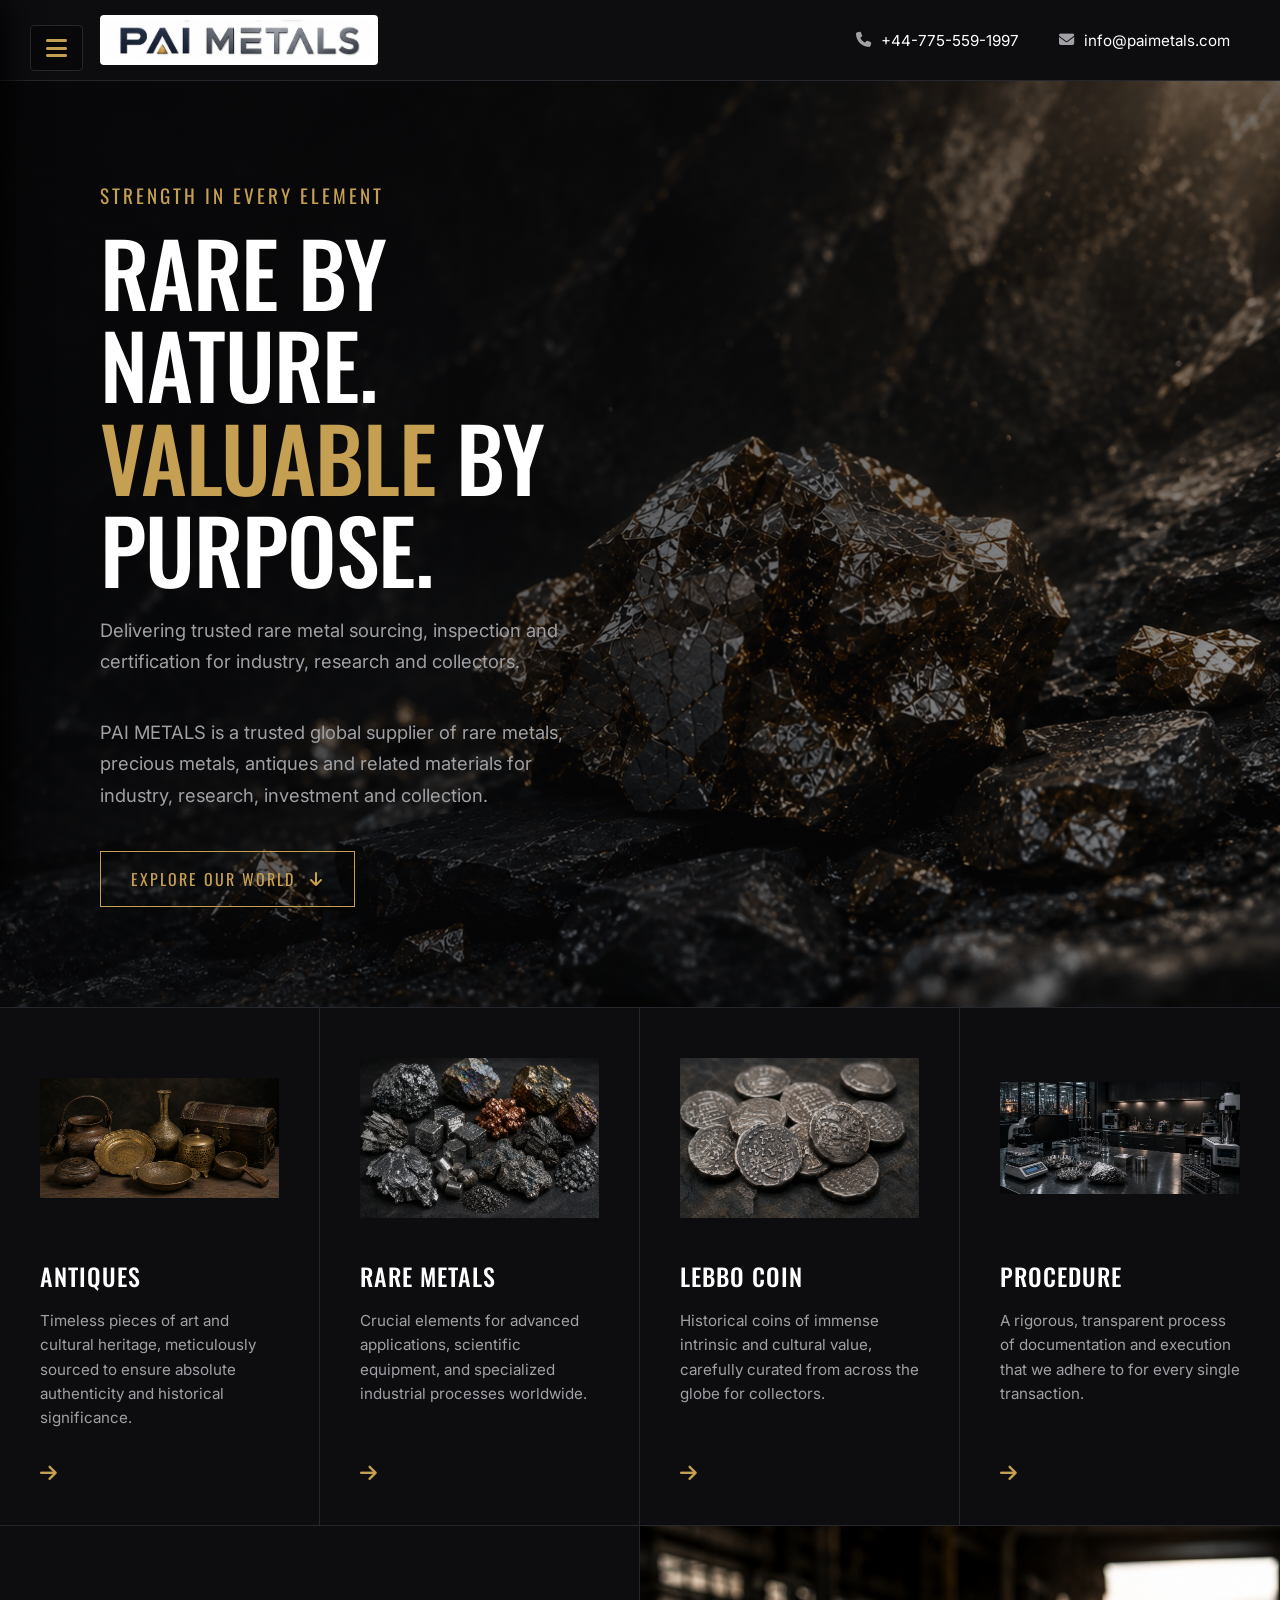
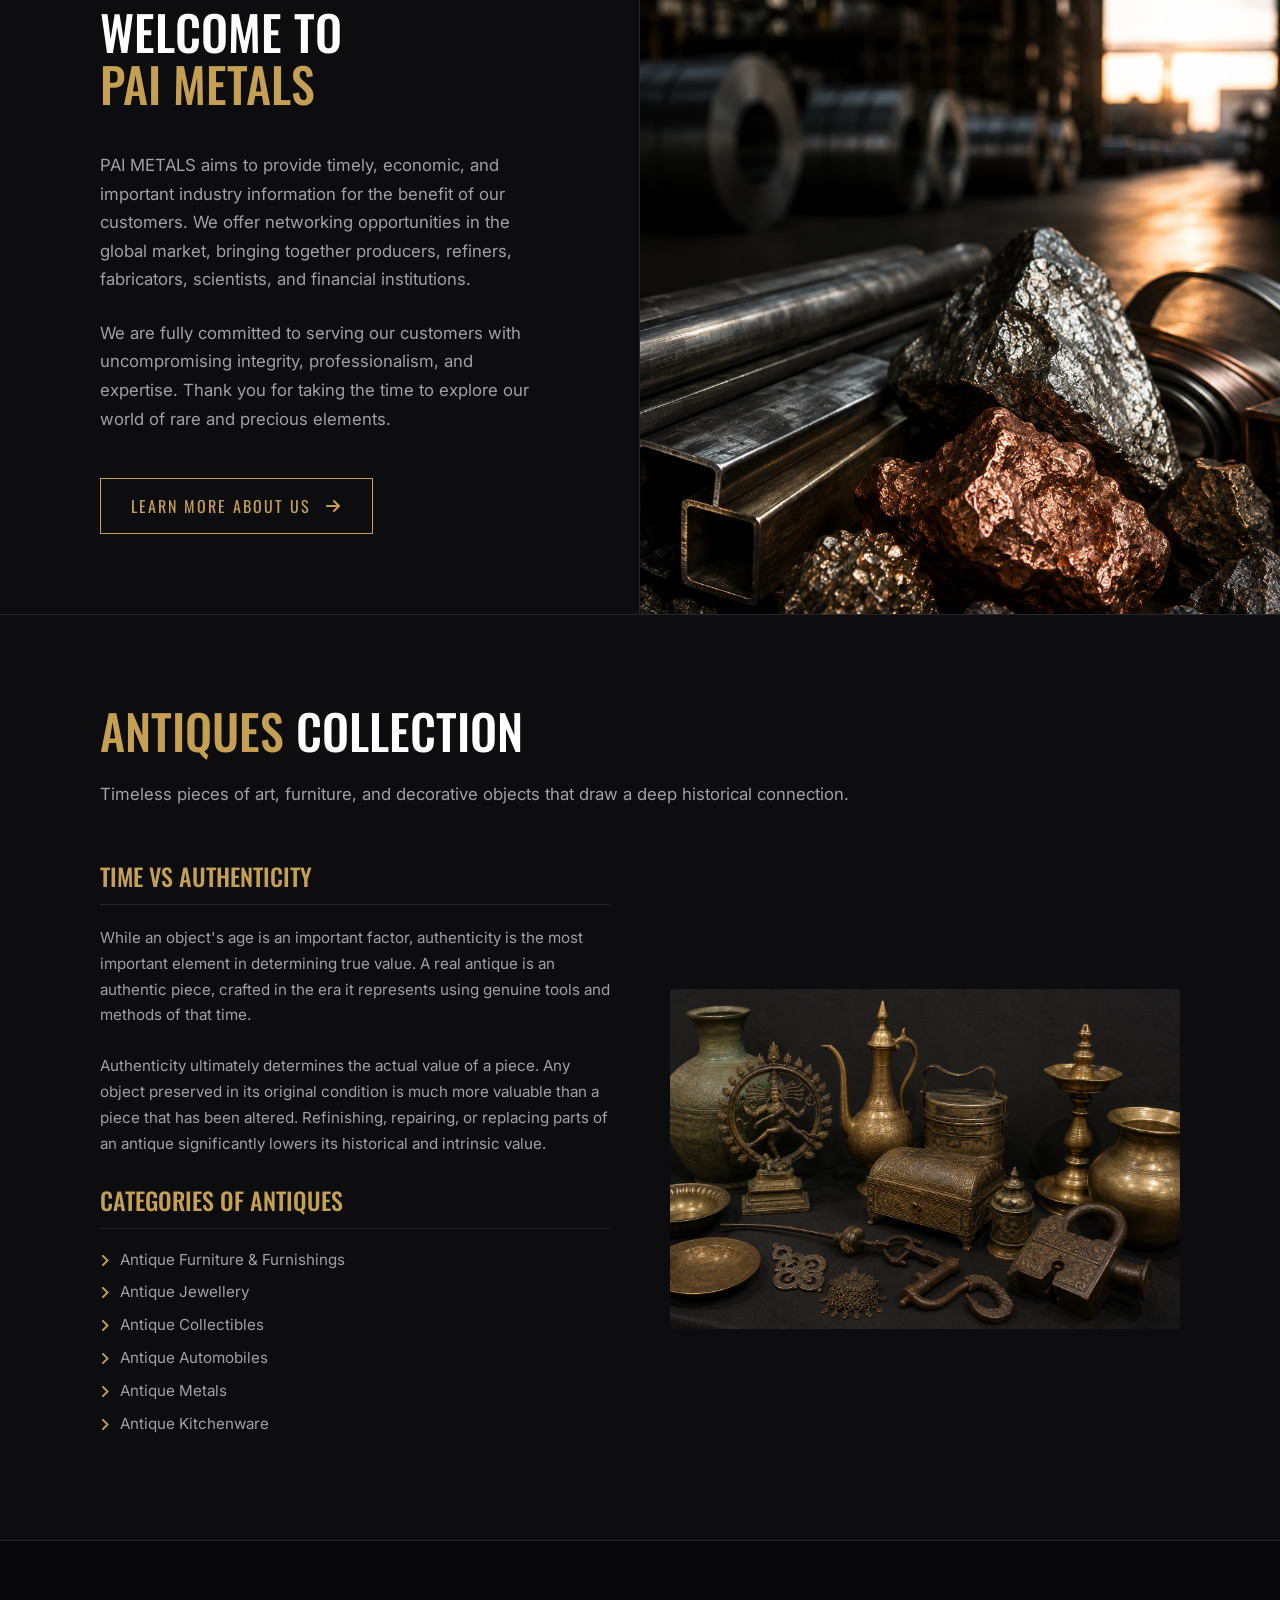
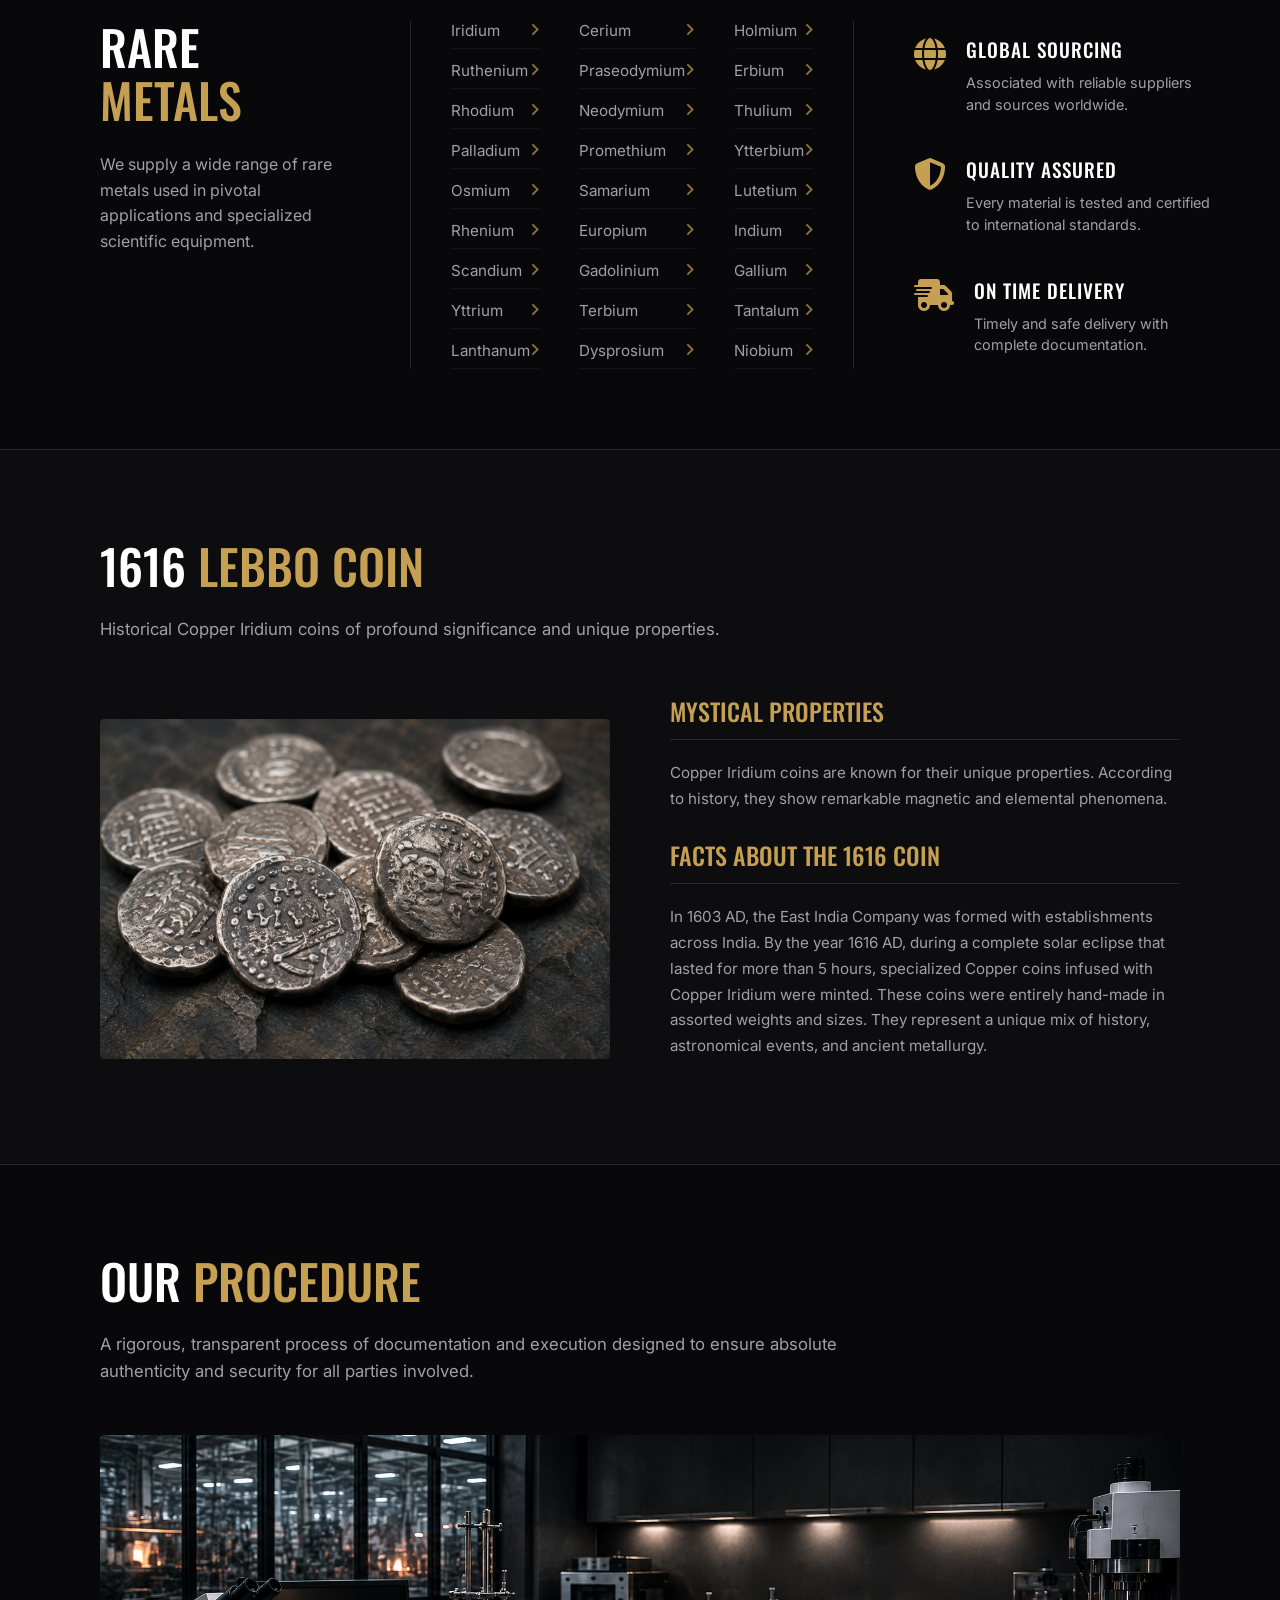
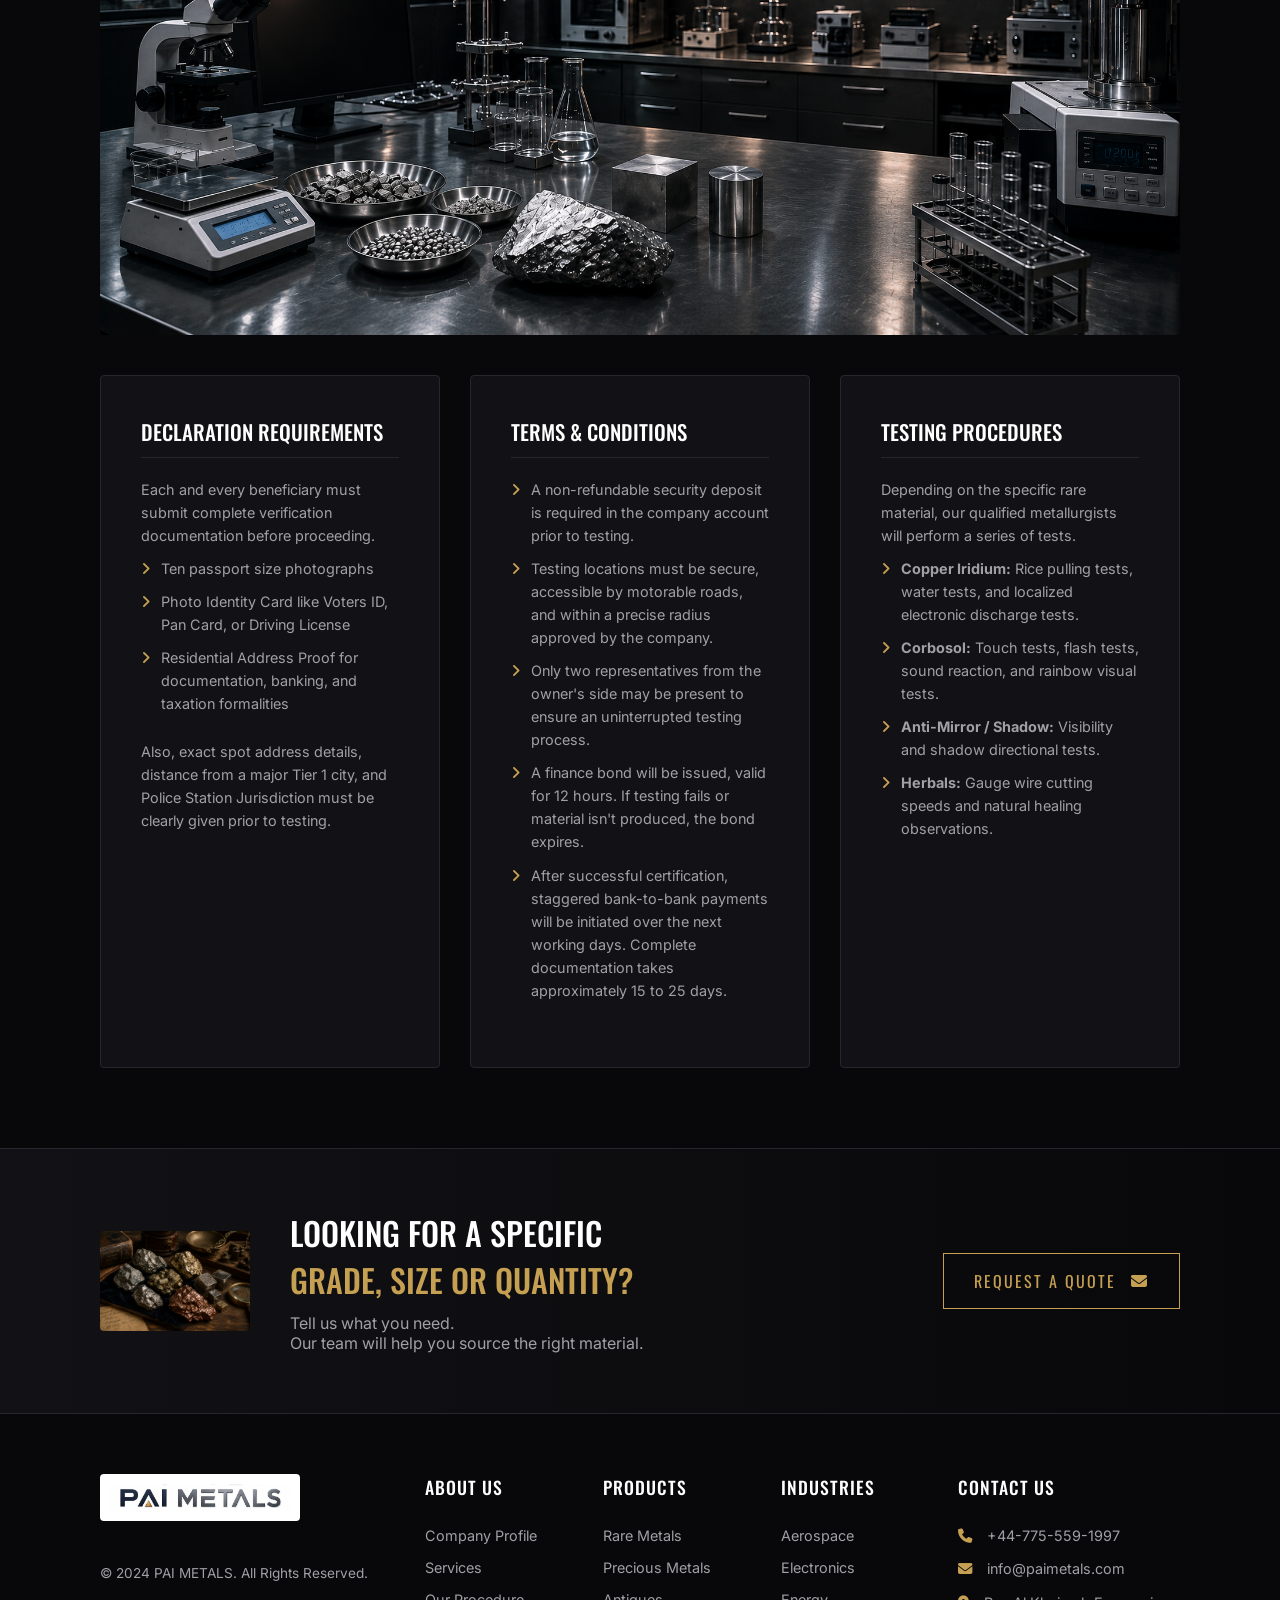
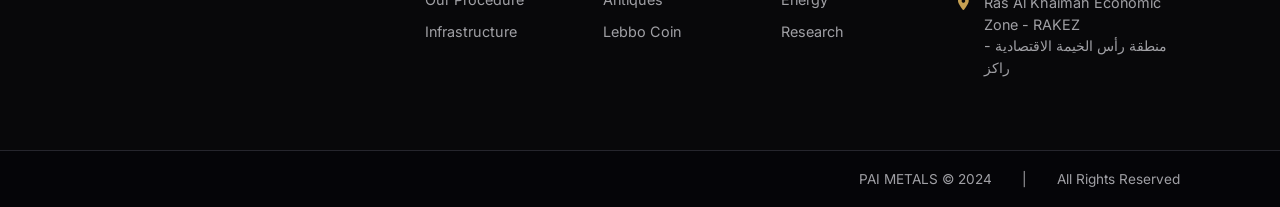
==== commit 28799522: "Update index.html" ====
--- a/index.html
+++ b/index.html
@@ -344,7 +344,7 @@
                 <ul>
                     <li>
                         <i class="fa-solid fa-phone"></i> 
-                        <span>+91 22 4976 7486 / 87</span>
+                        <span>+44-775-559-1997</span>
                     </li>
                     <li>
                         <i class="fa-solid fa-envelope"></i> 
